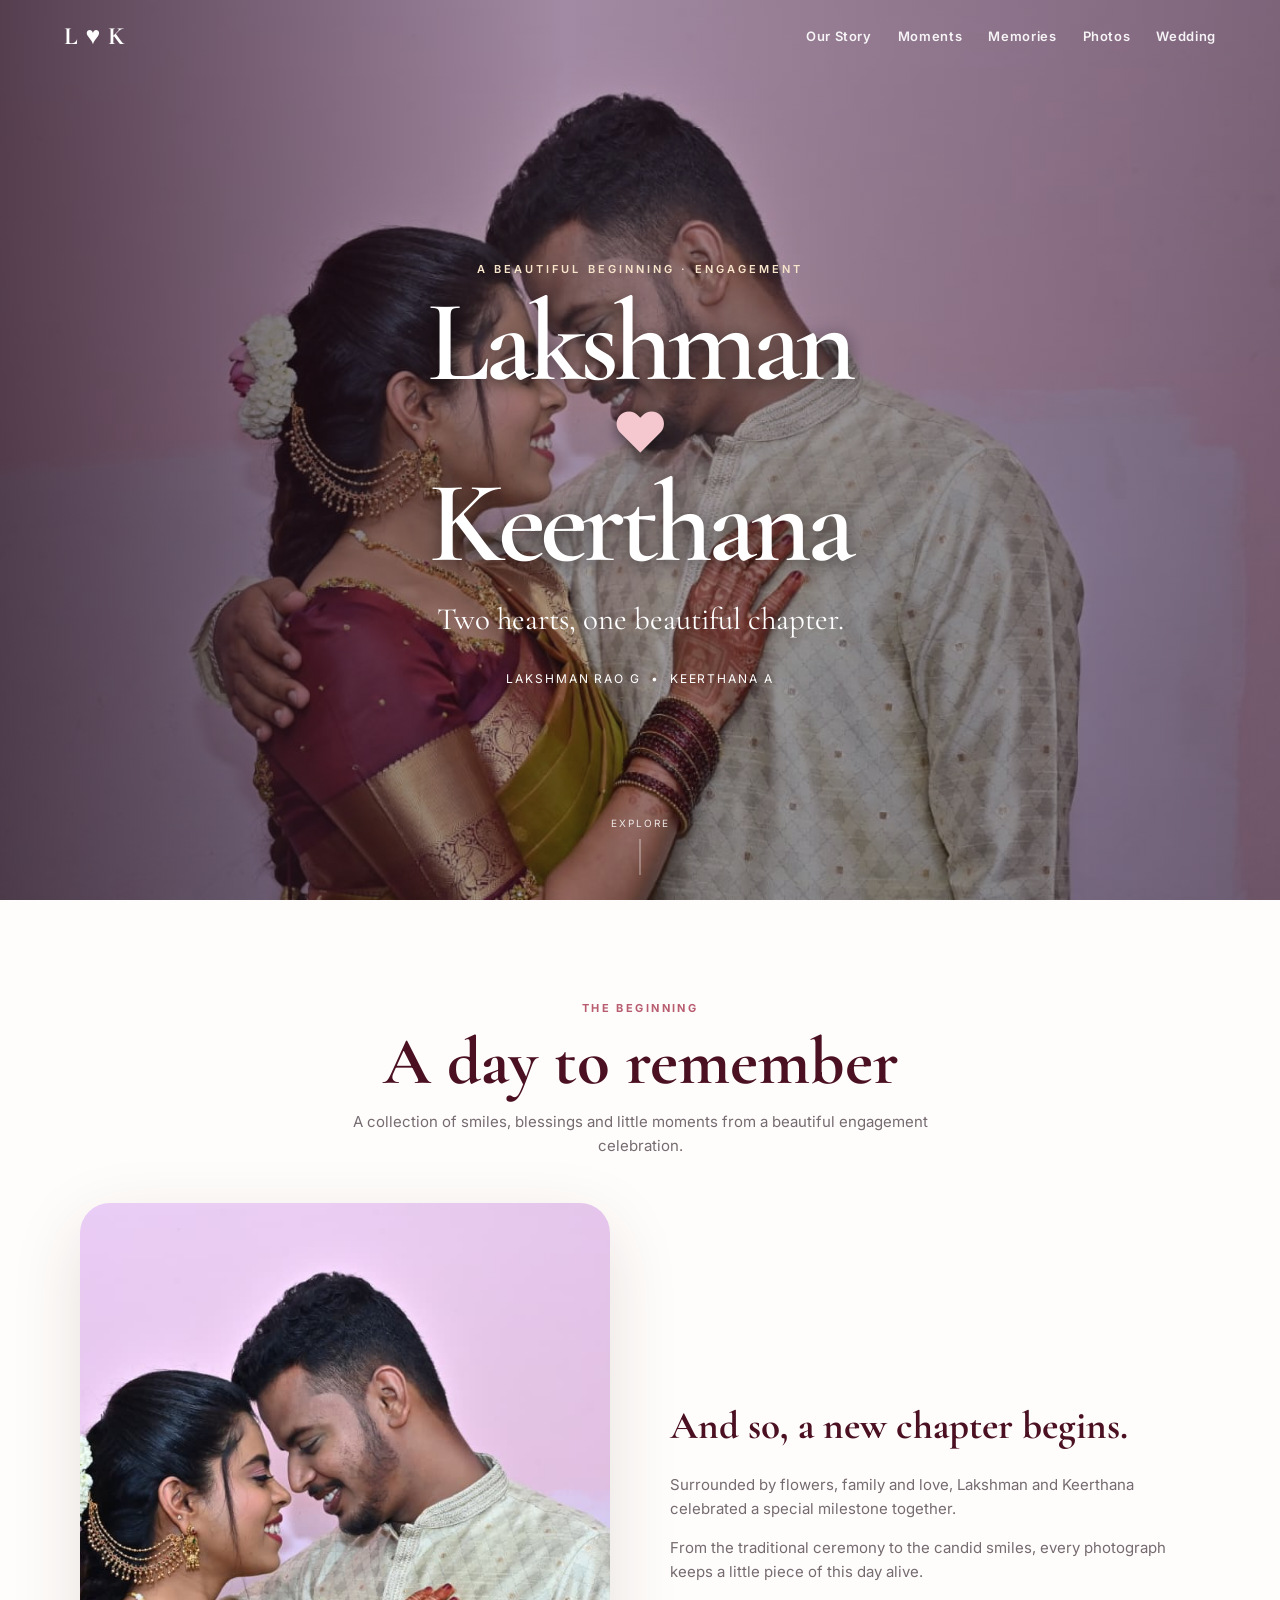
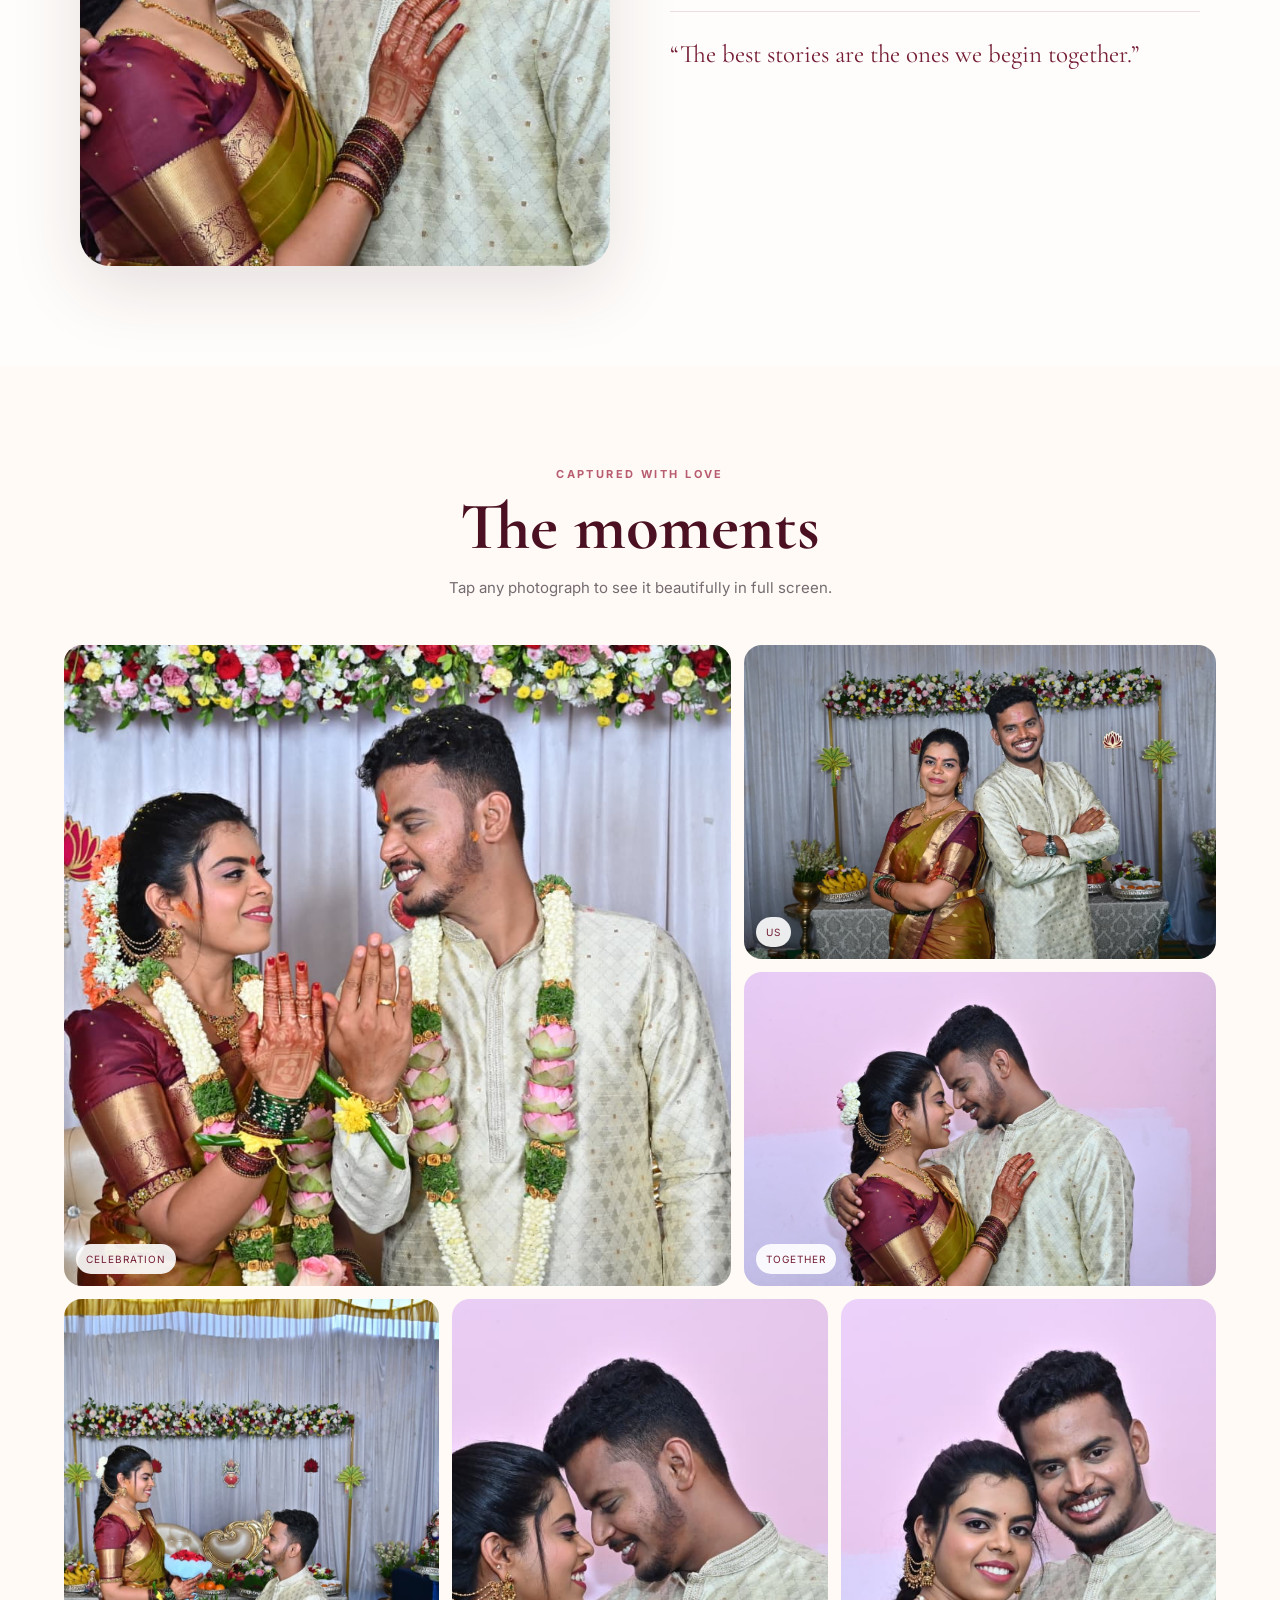
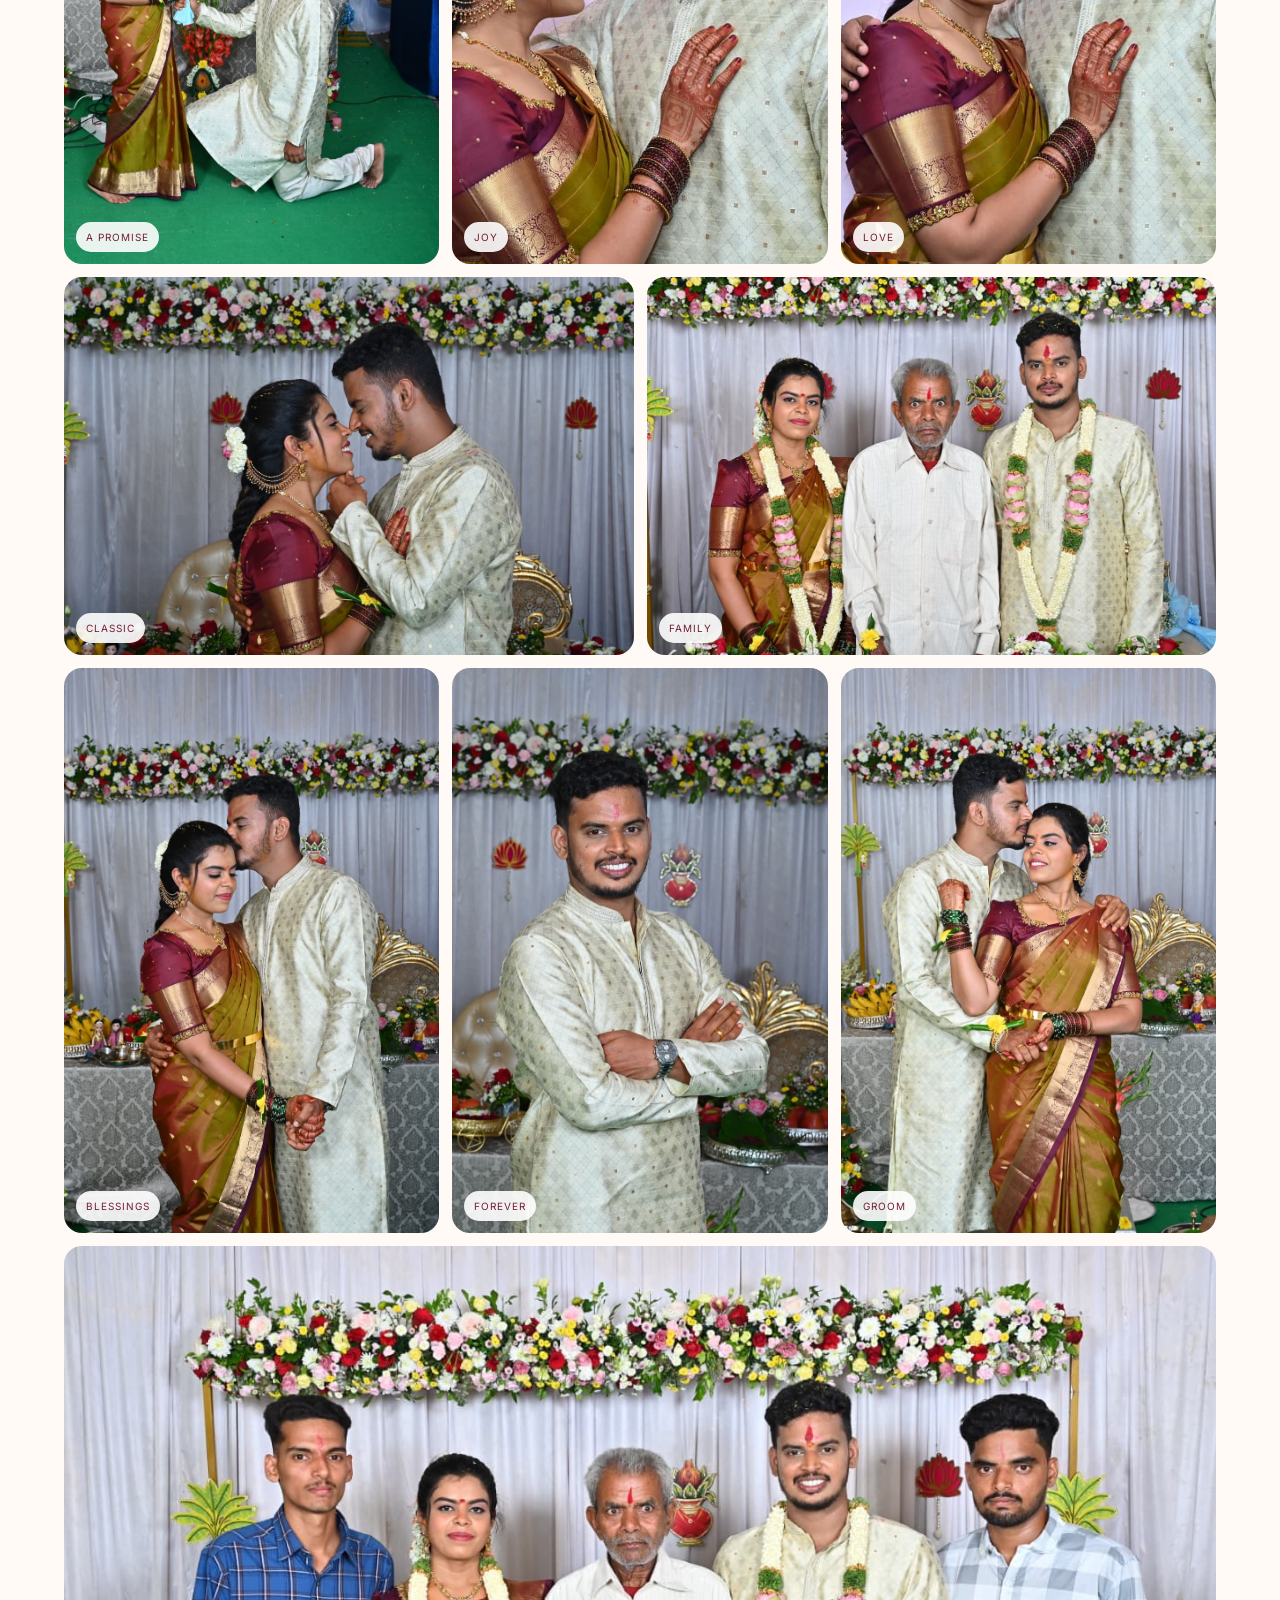
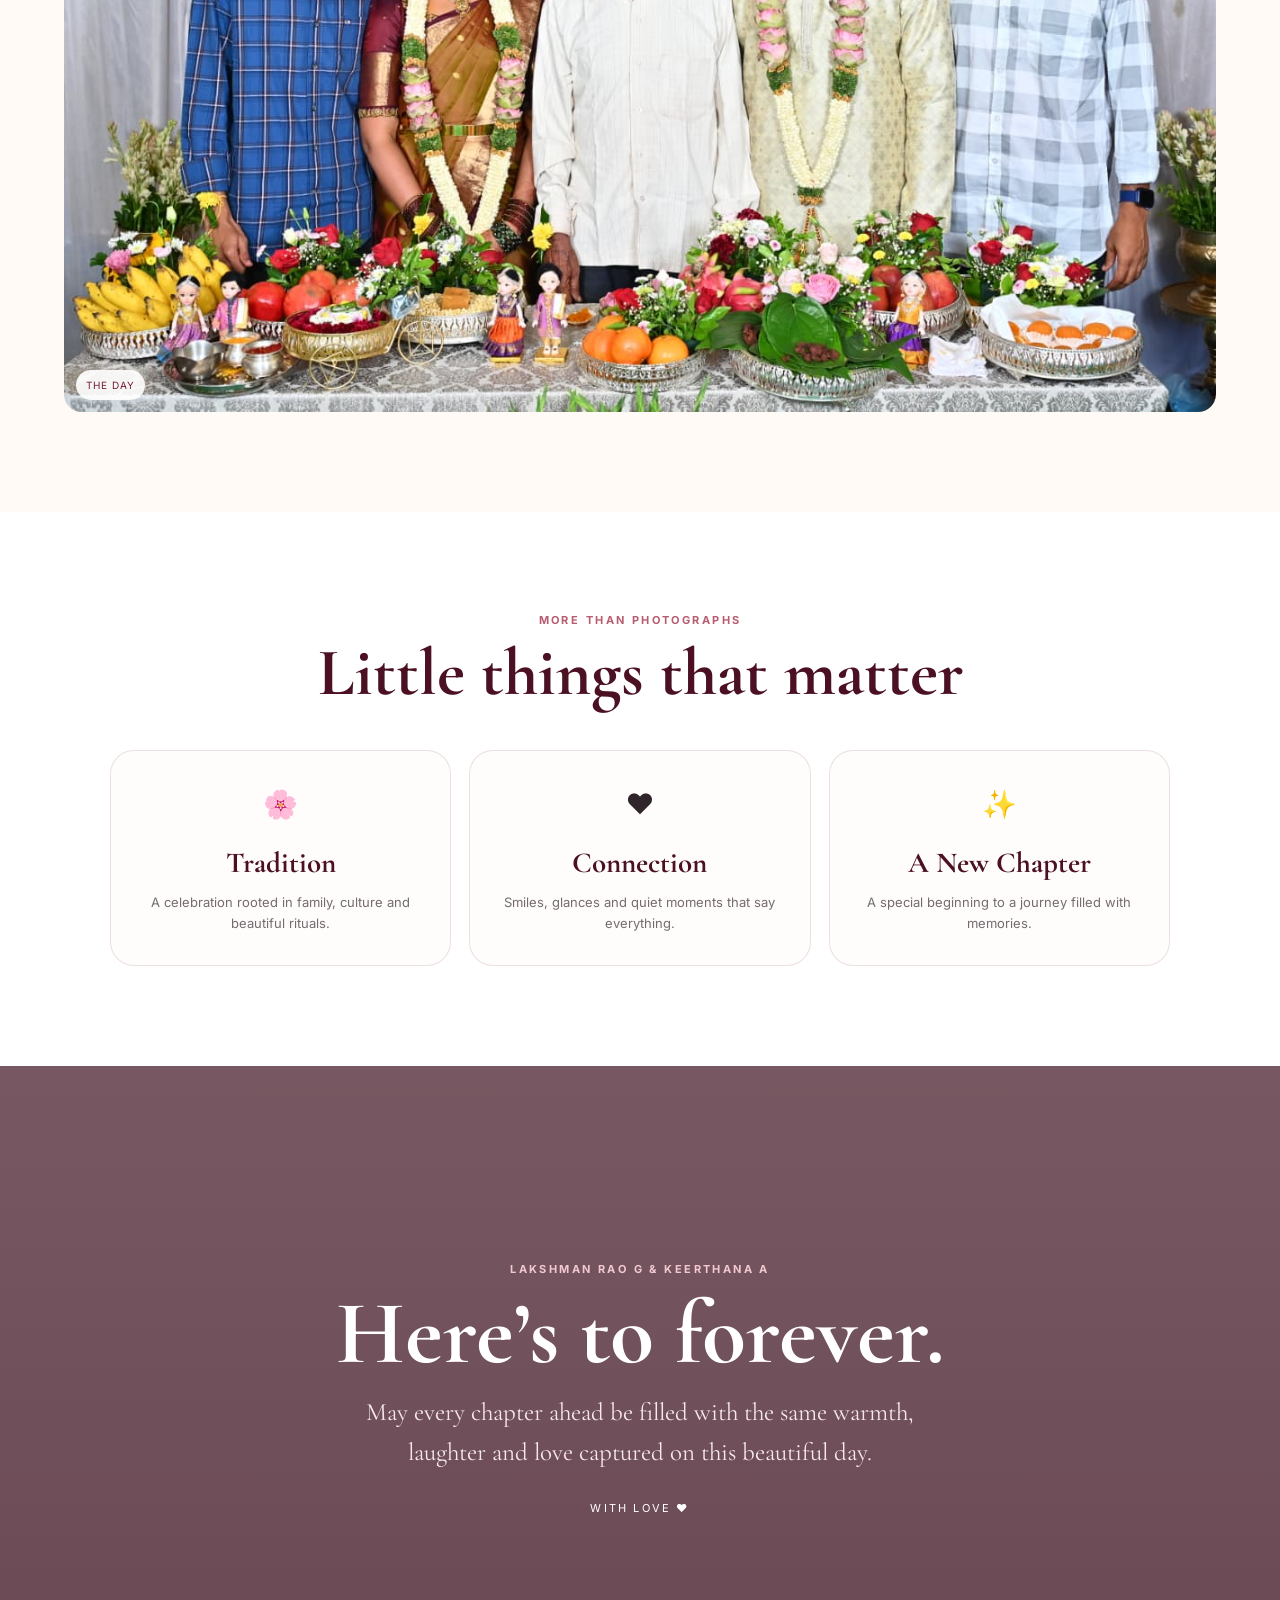
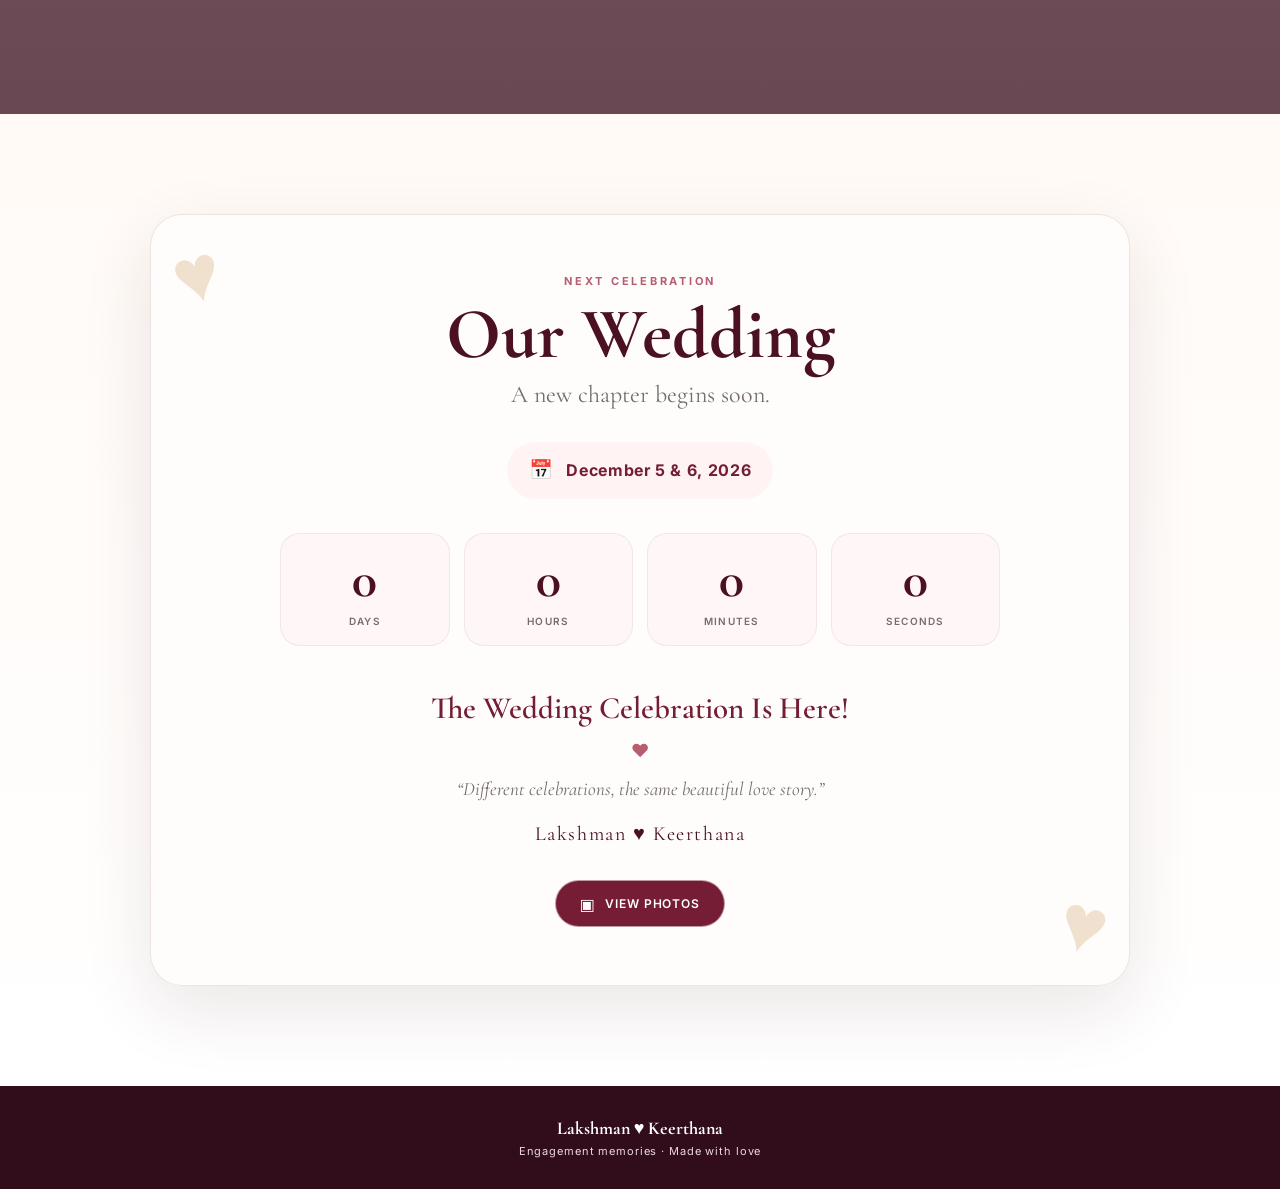
==== index.html @ 8e9a7972 "Update index.html" ====
<!DOCTYPE html>
<html lang="en">
<head>
  <meta charset="UTF-8">

  <meta name="google-site-verification" content="tX1IfTc9wf7J9Rm3IzpHAaJbe7q55c2knz26dJpWDQg" />

  <meta name="viewport" content="width=device-width, initial-scale=1.0, viewport-fit=cover">

  <meta name="theme-color" content="#7b1e35">

  <meta name="description" content="The engagement celebration of Lakshman Rao G and Keerthana A.">

  <title>Lakshman ♥ Keerthana | Engagement</title>

  <style>

    @import url('https://fonts.googleapis.com/css2?family=Cormorant+Garamond:wght@500;600;700&family=Inter:wght@400;500;600&display=swap');

    :root {
      --wine: #741d34;
      --wine-dark: #4b1123;
      --rose: #b85c70;
      --cream: #fffaf6;
      --paper: #fffdfb;
      --gold: #c79b58;
      --ink: #30252a;
      --muted: #756b70;
      --line: rgba(116,29,52,.13);
      --shadow: 0 22px 70px rgba(57,20,32,.13);
      --radius: 28px;
    }

    * {
      box-sizing: border-box;
    }

    html {
      scroll-behavior: smooth;
    }

    body {
      margin: 0;
      background: var(--cream);
      color: var(--ink);
      font-family: Inter, system-ui, sans-serif;
      line-height: 1.6;
      overflow-x: hidden;
    }

    img {
      display: block;
      max-width: 100%;
    }

    a {
      color: inherit;
      text-decoration: none;
    }

    button {
      font: inherit;
    }


    /* =========================
       NAVIGATION
    ========================== */

    .nav {
      position: fixed;
      top: 0;
      left: 0;
      right: 0;
      z-index: 20;

      display: flex;
      align-items: center;
      justify-content: space-between;

      padding: 16px clamp(18px,5vw,72px);

      transition: .35s ease;

      color: #fff;
    }

    .nav.scrolled {
      background: rgba(255,253,251,.92);
      backdrop-filter: blur(18px);
      color: var(--wine);
      box-shadow: 0 8px 30px rgba(0,0,0,.07);
    }

    .brand {
      font-family: "Cormorant Garamond", serif;
      font-size: 25px;
      font-weight: 700;
      letter-spacing: .03em;
    }

    .nav-links {
      display: flex;
      gap: 26px;
      font-size: 13px;
      font-weight: 600;
      letter-spacing: .05em;
    }

    .nav-links a {
      opacity: .92;
    }

    .nav-links a:hover {
      opacity: 1;
      color: var(--gold);
    }

    .menu {
      display: none;
      border: 0;
      background: transparent;
      color: inherit;
      font-size: 25px;
    }


    /* =========================
       HERO
    ========================== */

    .hero {
      min-height: 100svh;
      position: relative;

      display: grid;
      place-items: center;

      isolation: isolate;
      overflow: hidden;

      background: #32131e;
    }

    .hero img {
      position: absolute;
      inset: 0;

      width: 100%;
      height: 100%;

      object-fit: cover;
      object-position: center 37%;

      z-index: -2;

      filter: saturate(.92);
    }

    .hero:after {
      content: "";

      position: absolute;
      inset: 0;

      z-index: -1;

      background:
        linear-gradient(
          90deg,
          rgba(32,10,18,.73) 0%,
          rgba(32,10,18,.35) 44%,
          rgba(32,10,18,.50) 100%
        );
    }


    /* =========================
       CINEMATIC HERO ANIMATION
    ========================== */

    .hero::before {
      content: "";
      position: absolute;
      inset: -10%;
      z-index: -1;
      pointer-events: none;
      background:
        radial-gradient(circle at 50% 45%, rgba(255,225,220,.16), transparent 34%),
        radial-gradient(circle at 20% 80%, rgba(245,200,207,.10), transparent 28%);
      animation: heroGlow 7s ease-in-out infinite alternate;
    }

    .hero-particles {
      position: absolute;
      inset: 0;
      z-index: 0;
      pointer-events: none;
      overflow: hidden;
    }

    .hero-particles span {
      position: absolute;
      width: 4px;
      height: 4px;
      border-radius: 50%;
      background: rgba(255,235,225,.78);
      box-shadow: 0 0 12px rgba(255,220,210,.65);
      animation: floatParticle 6s linear infinite;
      opacity: 0;
    }

    .hero-particles span:nth-child(1){left:8%;top:72%;animation-delay:.2s}
    .hero-particles span:nth-child(2){left:16%;top:24%;animation-delay:1.1s}
    .hero-particles span:nth-child(3){left:27%;top:65%;animation-delay:2s}
    .hero-particles span:nth-child(4){left:38%;top:18%;animation-delay:.7s}
    .hero-particles span:nth-child(5){left:49%;top:76%;animation-delay:1.8s}
    .hero-particles span:nth-child(6){left:61%;top:28%;animation-delay:2.5s}
    .hero-particles span:nth-child(7){left:72%;top:70%;animation-delay:1.4s}
    .hero-particles span:nth-child(8){left:84%;top:22%;animation-delay:.9s}
    .hero-particles span:nth-child(9){left:92%;top:58%;animation-delay:2.2s}
    .hero-particles span:nth-child(10){left:55%;top:10%;animation-delay:3s}

    .hero-petals {
      position: absolute;
      inset: 0;
      z-index: 1;
      pointer-events: none;
      overflow: hidden;
    }

    .hero-petals span {
      position: absolute;
      top: -60px;
      width: 26px;
      height: 14px;
      border-radius: 80% 20% 80% 20%;
      background: rgba(190,72,94,.72);
      filter: blur(.15px);
      transform: rotate(25deg);
      animation: petalFall 9s linear infinite;
    }

    .hero-petals span:nth-child(1){left:4%;animation-delay:0s;animation-duration:8s}
    .hero-petals span:nth-child(2){left:19%;animation-delay:2s;animation-duration:10s;transform:scale(.8) rotate(70deg)}
    .hero-petals span:nth-child(3){left:35%;animation-delay:4s;animation-duration:9s;transform:scale(.7) rotate(15deg)}
    .hero-petals span:nth-child(4){left:52%;animation-delay:1s;animation-duration:11s;transform:scale(.9) rotate(110deg)}
    .hero-petals span:nth-child(5){left:69%;animation-delay:3s;animation-duration:9.5s;transform:scale(.75) rotate(45deg)}
    .hero-petals span:nth-child(6){left:86%;animation-delay:5s;animation-duration:10.5s;transform:scale(.85) rotate(85deg)}

    .hero-content {
      position: relative;
      z-index: 2;
      animation: heroContentIn 1.6s cubic-bezier(.22,1,.36,1) both;
    }

    .hero .eyebrow { animation: fadeUp .9s .35s both; }
    .hero .couple-names .name:first-child { animation: nameIn 1.15s .55s both; }
    .hero .middle-heart { animation: heartIn 1s 1s both; }
    .hero .couple-names .name:last-child { animation: nameIn 1.15s 1.25s both; }
    .hero .hero-sub { animation: fadeUp 1s 1.7s both; }
    .hero .hero-note { animation: fadeUp 1s 2s both; }

    @keyframes heroContentIn {
      from { opacity:0; transform:scale(1.025) translateY(18px); }
      to { opacity:1; transform:scale(1) translateY(0); }
    }
    @keyframes nameIn {
      from { opacity:0; transform:translateY(35px) scale(.96); filter:blur(8px); }
      to { opacity:1; transform:translateY(0) scale(1); filter:blur(0); }
    }
    @keyframes heartIn {
      0% { opacity:0; transform:scale(.4); }
      65% { opacity:1; transform:scale(1.18); }
      100% { opacity:1; transform:scale(1); }
    }
    @keyframes fadeUp {
      from { opacity:0; transform:translateY(18px); }
      to { opacity:1; transform:translateY(0); }
    }
    @keyframes heroGlow {
      from { transform:scale(1); opacity:.7; }
      to { transform:scale(1.08); opacity:1; }
    }
    @keyframes floatParticle {
      0% { opacity:0; transform:translate3d(0,20px,0) scale(.5); }
      20% { opacity:.9; }
      80% { opacity:.65; }
      100% { opacity:0; transform:translate3d(18px,-90px,0) scale(1.15); }
    }
    @keyframes petalFall {
      0% { opacity:0; transform:translate3d(0,-40px,0) rotate(20deg); }
      12% { opacity:.9; }
      80% { opacity:.72; }
      100% { opacity:0; transform:translate3d(90px,780px,0) rotate(330deg); }
    }

    @media (prefers-reduced-motion: reduce) {
      .hero-particles span, .hero-petals span, .hero::before, .hero-content,
      .hero .eyebrow, .hero .couple-names .name, .hero .middle-heart,
      .hero .hero-sub, .hero .hero-note { animation: none !important; }
    }

    .hero-content {
      width: min(940px,92%);

      text-align: center;

      color: #fff;

      padding: 110px 18px 60px;

      animation: rise 1s ease both;
    }

    .eyebrow {
      text-transform: uppercase;

      letter-spacing: .28em;

      font-size: 11px;

      font-weight: 600;

      margin-bottom: 18px;

      color: #f8e6cc;
    }


    /* =========================
       NEW NAME DESIGN
    ========================== */

    .couple-names {
      display: flex;

      flex-direction: column;

      align-items: center;

      justify-content: center;

      width: 100%;

      text-align: center;
    }

    .couple-names .name {
      margin: 0;

      font-family: "Cormorant Garamond", serif;

      font-weight: 600;

      font-size: clamp(58px, 10vw, 116px);

      line-height: .78;

      letter-spacing: -.045em;

      color: #fff;

      text-shadow:
        0 3px 18px rgba(0,0,0,.55);
    }

    .middle-heart {
      font-family: Inter, sans-serif;

      font-size: clamp(30px, 5vw, 55px);

      line-height: 1;

      color: #f5c8cf;

      margin: 18px 0;

      text-shadow:
        0 3px 15px rgba(0,0,0,.6);
    }


    .hero-sub {
      font-family: "Cormorant Garamond", serif;

      font-size: clamp(21px,3vw,31px);

      margin: 26px 0 0;
    }

    .hero-note {
      font-size: 12px;

      letter-spacing: .16em;

      text-transform: uppercase;

      margin-top: 25px;

      opacity: .9;
    }

    .scroll-cue {
      position: absolute;

      bottom: 25px;

      left: 50%;

      transform: translateX(-50%);

      font-size: 10px;

      letter-spacing: .2em;

      text-transform: uppercase;

      color: #fff;

      opacity: .85;
    }

    .scroll-cue span {
      display: block;

      width: 1px;

      height: 36px;

      background: rgba(255,255,255,.7);

      margin: 8px auto 0;
    }


    /* =========================
       SECTIONS
    ========================== */

    section {
      padding: 100px clamp(18px,5vw,72px);
    }

    .section-head {
      max-width: 720px;

      margin: 0 auto 45px;

      text-align: center;
    }

    .kicker {
      font-size: 11px;

      letter-spacing: .22em;

      text-transform: uppercase;

      color: var(--rose);

      font-weight: 700;
    }

    h2 {
      font-family: "Cormorant Garamond", serif;

      font-size: clamp(42px,6vw,67px);

      line-height: .95;

      margin: 12px 0 17px;

      color: var(--wine-dark);
    }

    .lead {
      color: var(--muted);

      max-width: 600px;

      margin: auto;

      font-size: 15px;
    }


    /* =========================
       STORY
    ========================== */

    .story {
      background: var(--paper);
    }

    .story-grid {
      max-width: 1120px;

      margin: auto;

      display: grid;

      grid-template-columns: 1fr 1fr;

      gap: 60px;

      align-items: center;
    }

    .story-photo {
      position: relative;
    }

    .story-photo img {
      width: 100%;

      aspect-ratio: 4/5;

      object-fit: cover;

      border-radius: 30px;

      box-shadow: var(--shadow);
    }

    .story-photo:after {
      content: "";

      position: absolute;

      right: -17px;

      bottom: -17px;

      width: 42%;

      height: 42%;

      border: 1px solid var(--gold);

      border-radius: 28px;

      z-index: -1;
    }

    .story-copy h3 {
      font-family: "Cormorant Garamond", serif;

      font-size: 39px;

      color: var(--wine-dark);

      margin: 0 0 15px;
    }

    .story-copy p {
      color: var(--muted);

      font-size: 15px;
    }

    .quote {
      margin-top: 27px;

      padding: 22px 0 0;

      border-top: 1px solid var(--line);

      font-family: "Cormorant Garamond", serif;

      font-size: 25px;

      color: var(--wine);
    }


    /* =========================
       GALLERY
    ========================== */

    .gallery {
      background: var(--cream);
    }

    .gallery-grid {
      max-width: 1180px;

      margin: auto;

      display: grid;

      grid-template-columns: repeat(12,1fr);

      gap: 13px;
    }

    .photo {
      position: relative;

      overflow: hidden;

      border-radius: 18px;

      cursor: pointer;

      background: #eee;

      min-height: 240px;
    }

    .photo:nth-child(1) {
      grid-column: span 7;
      grid-row: span 2;
    }

    .photo:nth-child(2) {
      grid-column: span 5;
    }

    .photo:nth-child(3) {
      grid-column: span 5;
    }

    .photo:nth-child(4) {
      grid-column: span 4;
    }

    .photo:nth-child(5) {
      grid-column: span 4;
    }

    .photo:nth-child(6) {
      grid-column: span 4;
    }

    .photo:nth-child(7) {
      grid-column: span 6;
    }

    .photo:nth-child(8) {
      grid-column: span 6;
    }

    .photo:nth-child(9) {
      grid-column: span 4;
    }

    .photo:nth-child(10) {
      grid-column: span 4;
    }

    .photo:nth-child(11) {
      grid-column: span 4;
    }

    .photo:nth-child(12) {
      grid-column: span 12;
    }

    .photo img {
      width: 100%;

      height: 100%;

      object-fit: cover;

      transition: transform .55s ease;
    }

    .photo:hover img {
      transform: scale(1.045);
    }

    .photo .tag {
      position: absolute;

      left: 12px;

      bottom: 12px;

      padding: 7px 10px;

      border-radius: 99px;

      background: rgba(255,255,255,.9);

      font-size: 10px;

      letter-spacing: .1em;

      text-transform: uppercase;

      color: var(--wine);
    }


    /* =========================
       MOMENTS
    ========================== */

    .moments {
      background: #fff;
    }

    .moments-grid {
      max-width: 1060px;

      margin: auto;

      display: grid;

      grid-template-columns: repeat(3,1fr);

      gap: 18px;
    }

    .card {
      padding: 31px 24px;

      border: 1px solid var(--line);

      border-radius: 24px;

      background: var(--paper);

      text-align: center;
    }

    .icon {
      font-size: 28px;

      margin-bottom: 13px;
    }

    .card h3 {
      font-family: "Cormorant Garamond", serif;

      color: var(--wine-dark);

      font-size: 29px;

      margin: 0 0 6px;
    }

    .card p {
      margin: 0;

      color: var(--muted);

      font-size: 13px;
    }


    /* =========================
       CLOSING
    ========================== */

    .closing {
      min-height: 72vh;

      display: grid;

      place-items: center;

      text-align: center;

      color: #fff;

      background:
        linear-gradient(
          rgba(55,12,28,.68),
          rgba(55,12,28,.75)
        ),
        url("images/forehead-kiss.jpeg") center/cover fixed;
    }

    .closing h2 {
      color: #fff;

      font-size: clamp(52px,8vw,90px);

      margin-bottom: 16px;
    }

    .closing p {
      max-width: 570px;

      margin: auto;

      color: #f6e8eb;

      font-family: "Cormorant Garamond", serif;

      font-size: 25px;
    }

    .closing .small {
      font-family: Inter,sans-serif;

      font-size: 11px;

      letter-spacing: .2em;

      text-transform: uppercase;

      margin-top: 28px;
    }


    /* =========================
       FOOTER
    ========================== */

    footer {
      background: #310d1b;

      color: #ead8de;

      text-align: center;

      padding: 28px 18px;

      font-size: 11px;

      letter-spacing: .08em;
    }

    footer strong {
      color: #fff;

      font-family: "Cormorant Garamond", serif;

      font-size: 18px;

      letter-spacing: 0;
    }


    /* =========================
       WEDDING COUNTDOWN
    ========================== */

    .wedding-section {
      position: relative;
      overflow: hidden;
      background: linear-gradient(180deg, #fffaf6 0%, #fff 100%);
      text-align: center;
    }

    .wedding-card {
      position: relative;
      max-width: 980px;
      margin: auto;
      padding: 58px clamp(22px, 5vw, 65px);
      border: 1px solid rgba(116,29,52,.12);
      border-radius: 32px;
      background: rgba(255,253,251,.96);
      box-shadow: 0 24px 70px rgba(57,20,32,.10);
    }

    .wedding-card:before,
    .wedding-card:after {
      content: "♥";
      position: absolute;
      color: rgba(199,155,88,.28);
      font-size: 80px;
      font-family: Georgia, serif;
      line-height: 1;
    }

    .wedding-card:before {
      left: 22px;
      top: 20px;
      transform: rotate(-15deg);
    }

    .wedding-card:after {
      right: 22px;
      bottom: 20px;
      transform: rotate(15deg);
    }

    .wedding-kicker {
      color: var(--rose);
      font-size: 11px;
      font-weight: 700;
      letter-spacing: .25em;
      text-transform: uppercase;
    }

    .wedding-card h2 {
      margin: 10px 0 7px;
      font-size: clamp(46px, 7vw, 72px);
    }

    .wedding-subtitle {
      margin: 0 auto 28px;
      color: var(--muted);
      font-family: "Cormorant Garamond", serif;
      font-size: 24px;
    }

    .wedding-date {
      display: inline-flex;
      align-items: center;
      gap: 13px;
      margin: 0 auto 34px;
      padding: 13px 22px;
      border-radius: 999px;
      background: #fff3f4;
      color: var(--wine);
      font-weight: 700;
      letter-spacing: .04em;
    }

    .wedding-date .calendar {
      font-size: 19px;
    }

    .countdown {
      display: grid;
      grid-template-columns: repeat(4, 1fr);
      gap: 14px;
      max-width: 720px;
      margin: auto;
    }

    .count-box {
      padding: 20px 10px 16px;
      border-radius: 20px;
      background: #fff7f7;
      border: 1px solid rgba(116,29,52,.08);
    }

    .count-number {
      display: block;
      color: var(--wine-dark);
      font-family: "Cormorant Garamond", serif;
      font-size: clamp(34px, 5vw, 52px);
      font-weight: 700;
      line-height: 1;
    }

    .count-label {
      display: block;
      margin-top: 7px;
      color: var(--muted);
      font-size: 10px;
      font-weight: 600;
      letter-spacing: .13em;
      text-transform: uppercase;
    }

    .save-date {
      margin-top: 38px;
      color: var(--wine);
      font-family: "Cormorant Garamond", serif;
      font-size: 31px;
      font-weight: 600;
    }

    .save-date-heart {
      margin-top: 4px;
      color: var(--rose);
      font-size: 18px;
    }

    .wedding-message {
      margin: 8px auto 0;
      color: var(--muted);
      font-family: "Cormorant Garamond", serif;
      font-size: 19px;
      font-style: italic;
    }

    .wedding-names {
      margin-top: 14px;
      color: var(--wine-dark);
      font-family: "Cormorant Garamond", serif;
      font-size: 20px;
      letter-spacing: .08em;
    }

    @media(max-width:760px) {
      .countdown {
        grid-template-columns: repeat(2, 1fr);
        gap: 10px;
      }

      .wedding-card {
        padding: 45px 16px;
        border-radius: 24px;
      }

      .wedding-card:before,
      .wedding-card:after {
        font-size: 52px;
      }

      .wedding-date {
        font-size: 13px;
        padding: 11px 16px;
      }

      .save-date {
        font-size: 28px;
      }
    }


    /* =========================
       LIGHTBOX
    ========================== */

    .lightbox {
      position: fixed;

      inset: 0;

      z-index: 50;

      background: rgba(12,7,10,.92);

      display: none;

      place-items: center;

      padding: 20px;
    }

    .lightbox.open {
      display: grid;
    }

    .lightbox img {
      max-width: min(1100px,96vw);

      max-height: 90vh;

      object-fit: contain;

      border-radius: 12px;
    }

    .close {
      position: absolute;

      top: 18px;

      right: 22px;

      border: 0;

      background: rgba(255,255,255,.12);

      color: #fff;

      border-radius: 50%;

      width: 44px;

      height: 44px;

      font-size: 27px;

      cursor: pointer;
    }

    .lb-prev,
    .lb-next {
      position: absolute;

      top: 50%;

      transform: translateY(-50%);

      border: 0;

      background: rgba(255,255,255,.12);

      color: #fff;

      border-radius: 50%;

      width: 45px;

      height: 45px;

      font-size: 25px;

      cursor: pointer;
    }

    .lb-prev {
      left: 20px;
    }

    .lb-next {
      right: 20px;
    }


    /* =========================
       VIEW PHOTOS BUTTON
    ========================== */

    .view-photos-btn {
      position: relative;
      z-index: 3;
      display: inline-flex;
      align-items: center;
      justify-content: center;
      gap: 9px;
      margin-top: 30px;
      padding: 13px 24px;
      border: 1px solid rgba(255,255,255,.55);
      border-radius: 999px;
      background: var(--wine);
      color: #fff;
      font-size: 12px;
      opacity: 1 !important;
      visibility: visible !important;
      font-weight: 600;
      letter-spacing: .08em;
      text-transform: uppercase;
      backdrop-filter: blur(10px);
      transition: .3s ease;
      cursor: pointer;
      text-decoration: none;
    }

    .view-photos-btn:hover {
      background: #fff;
      color: var(--wine);
      border-color: #fff;
      transform: translateY(-2px);
      box-shadow: 0 10px 28px rgba(0,0,0,.18);
    }

    .view-photos-btn span {
      font-size: 16px;
      line-height: 1;
    }

    /* =========================
       ANIMATION
    ========================== */

    .reveal {
      opacity: 0;

      transform: translateY(25px);

      transition:
        opacity .7s ease,
        transform .7s ease;
    }

    .reveal.visible {
      opacity: 1;

      transform: none;
    }

    @keyframes rise {

      from {
        opacity: 0;

        transform: translateY(18px);
      }

      to {
        opacity: 1;

        transform: none;
      }
    }


    /* =========================
       MOBILE
    ========================== */

    @media(max-width:760px) {

      .nav {
        padding: 13px 18px;
      }

      .brand {
        font-size: 22px;
      }

      .nav-links {
        display: none;
      }

      .menu {
        display: block;
      }

      .nav.open .nav-links {
        display: flex;

        position: absolute;

        top: 58px;

        left: 12px;

        right: 12px;

        flex-direction: column;

        gap: 0;

        background: rgba(255,253,251,.97);

        color: var(--wine);

        border-radius: 18px;

        padding: 8px;

        box-shadow:
          0 18px 45px rgba(0,0,0,.15);
      }

      .nav.open .nav-links a {
        padding: 13px 15px;

        border-radius: 12px;
      }


      .hero {
        min-height: 100svh;
      }

      .hero img {
        object-position: 54% center;
      }

      .hero:after {
        background:
          linear-gradient(
            180deg,
            rgba(30,7,16,.35),
            rgba(30,7,16,.72)
          );
      }

      .hero-content {
        padding: 95px 10px 60px;
      }


      /* =========================
         MOBILE NAME + HEART
      ========================== */

      .couple-names {
        width: 100%;

        align-items: center;

        justify-content: center;
      }

      .couple-names .name {
        font-size: clamp(54px,17vw,82px);

        line-height: .82;

        letter-spacing: -.04em;

        text-align: center;

        white-space: nowrap;
      }

      .middle-heart {
        font-size: clamp(28px,8vw,45px);

        margin: 15px 0;

        line-height: 1;
      }


      .hero-sub {
        font-size: 22px;

        margin-top: 22px;
      }

      .hero-note {
        font-size: 10px;

        letter-spacing: .12em;

        margin-top: 18px;
      }


      section {
        padding: 76px 18px;
      }

      .section-head {
        margin-bottom: 34px;
      }


      .story-grid {
        grid-template-columns: 1fr;

        gap: 45px;
      }

      .story-photo {
        max-width: 520px;

        margin: auto;
      }

      .story-photo:after {
        right: -9px;

        bottom: -9px;
      }

      .story-copy h3 {
        font-size: 34px;
      }


      .moments-grid {
        grid-template-columns: 1fr;
      }

      .card {
        padding: 24px 20px;
      }


      .gallery-grid {
        grid-template-columns: repeat(2,1fr);

        gap: 9px;
      }

      .photo {
        grid-column: span 1 !important;

        grid-row: span 1 !important;

        min-height: 190px;

        border-radius: 14px;
      }

      .photo:nth-child(1),
      .photo:nth-child(4),
      .photo:nth-child(7),
      .photo:nth-child(12) {
        grid-column: span 2 !important;
      }

      .photo:nth-child(1) {
        min-height: 310px;
      }

      .photo:nth-child(12) {
        min-height: 230px;
      }

      .photo .tag {
        font-size: 8px;

        padding: 5px 7px;
      }


      .closing {
        min-height: 70svh;

        background-attachment: scroll;
      }

      .closing p {
        font-size: 22px;
      }


      .lb-prev {
        left: 9px;
      }

      .lb-next {
        right: 9px;
      }
    }

  </style>
</head>


<body>

  <!-- =========================
       NAVIGATION
  ========================== -->

  <nav class="nav" id="nav">

    <a class="brand" href="#home">
      L ♥ K
    </a>

    <div class="nav-links">

      <a href="#story">
        Our Story
      </a>

      <a href="#gallery">
        Moments
      </a>

      <a href="#memories">
        Memories
      </a>

      <a href="photos.html">
        Photos
      </a>

      <a href="#wedding">
        Wedding
      </a>

    </div>

    <button
      class="menu"
      id="menu"
      aria-label="Open menu"
    >
      ☰
    </button>

  </nav>


  <main>

    <!-- =========================
         HERO
    ========================== -->

    <section
      class="hero"
      id="home"
    >

      <img
        src="images/smiling-together.jpeg"
        alt="Lakshman and Keerthana together"
      >


      <div class="hero-particles" aria-hidden="true">
        <span></span><span></span><span></span><span></span><span></span>
        <span></span><span></span><span></span><span></span><span></span>
      </div>

      <div class="hero-petals" aria-hidden="true">
        <span></span><span></span><span></span><span></span><span></span><span></span>
      </div>

      <div class="hero-content">

        <div class="eyebrow">
          A beautiful beginning · Engagement
        </div>


        <!-- NAMES WITH HEART IN MIDDLE -->

        <div class="couple-names">

          <div class="name">
            Lakshman
          </div>

          <div class="middle-heart">
            ♥
          </div>

          <div class="name">
            Keerthana
          </div>

        </div>


        <div class="hero-sub">
          Two hearts, one beautiful chapter.
        </div>


        <div class="hero-note">
          Lakshman Rao G
          &nbsp;•&nbsp;
          Keerthana A
        </div>

      </div>


      <div class="scroll-cue">
        Explore

        <span></span>
      </div>

    </section>


    <!-- =========================
         STORY
    ========================== -->

    <section
      class="story"
      id="story"
    >

      <div class="section-head reveal">

        <div class="kicker">
          The beginning
        </div>

        <h2>
          A day to remember
        </h2>

        <p class="lead">
          A collection of smiles, blessings and little moments from a beautiful engagement celebration.
        </p>

      </div>


      <div class="story-grid">

        <div class="story-photo reveal">

          <img
            src="images/close-embrace.jpeg"
            alt="Keerthana and Lakshman sharing a joyful moment"
            loading="lazy"
          >

        </div>


        <div class="story-copy reveal">

          <h3>
            And so, a new chapter begins.
          </h3>

          <p>
            Surrounded by flowers, family and love, Lakshman and Keerthana celebrated a special milestone together.
          </p>

          <p>
            From the traditional ceremony to the candid smiles, every photograph keeps a little piece of this day alive.
          </p>

          <div class="quote">
            “The best stories are the ones we begin together.”
          </div>

        </div>

      </div>

    </section>


    <!-- =========================
         GALLERY
    ========================== -->

    <section
      class="gallery"
      id="gallery"
    >

      <div class="section-head reveal">

        <div class="kicker">
          Captured with love
        </div>

        <h2>
          The moments
        </h2>

        <p class="lead">
          Tap any photograph to see it beautifully in full screen.
        </p>

      </div>


      <div class="gallery-grid">

        <div class="photo reveal">
          <img
            src="images/garland-moment.jpeg"
            alt="Family portrait"
            loading="lazy"
          >
          <span class="tag">
            Celebration
          </span>
        </div>


        <div class="photo reveal">
          <img
            src="images/together-traditional.jpeg"
            alt="Engagement garland moment"
            loading="lazy"
          >
          <span class="tag">
            Us
          </span>
        </div>


        <div class="photo reveal">
          <img
            src="images/close-embrace.jpeg"
            alt="Couple embrace"
            loading="lazy"
          >
          <span class="tag">
            Together
          </span>
        </div>


        <div class="photo reveal">
          <img
            src="images/proposal-moment.jpeg"
            alt="Proposal style moment"
            loading="lazy"
          >
          <span class="tag">
            A promise
          </span>
        </div>


        <div class="photo reveal">
          <img
            src="images/smiling-together.jpeg"
            alt="Couple smiling together"
            loading="lazy"
          >
          <span class="tag">
            Joy
          </span>
        </div>


        <div class="photo reveal">
          <img
            src="images/forehead-kiss.jpeg"
            alt="Forehead kiss"
            loading="lazy"
          >
          <span class="tag">
            Love
          </span>
        </div>


        <div class="photo reveal">
          <img
            src="images/classic-portrait.jpeg"
            alt="Traditional portrait"
            loading="lazy"
          >
          <span class="tag">
            Classic
          </span>
        </div>


        <div class="photo reveal">
          <img
            src="images/family-portrait.jpeg"
            alt="Traditional couple portrait"
            loading="lazy"
          >
          <span class="tag">
            Family
          </span>
        </div>


        <div class="photo reveal">
          <img
            src="images/family-celebration.jpeg"
            alt="Family celebration"
            loading="lazy"
          >
          <span class="tag">
            Blessings
          </span>
        </div>


        <div class="photo reveal">
          <img
            src="images/couple-portrait.jpeg"
            alt="Couple portrait"
            loading="lazy"
          >
          <span class="tag">
            Forever
          </span>
        </div>


        <div class="photo reveal">
          <img
            src="images/groom-portrait.jpeg"
            alt="Portrait of Lakshman"
            loading="lazy"
          >
          <span class="tag">
            Groom
          </span>
        </div>


        <div class="photo reveal">
          <img
            src="images/engagement-stage.jpeg"
            alt="Engagement stage"
            loading="lazy"
          >
          <span class="tag">
            The day
          </span>
        </div>

      </div>

    </section>


    <!-- =========================
         MEMORIES
    ========================== -->

    <section
      class="moments"
      id="memories"
    >

      <div class="section-head reveal">

        <div class="kicker">
          More than photographs
        </div>

        <h2>
          Little things that matter
        </h2>

      </div>


      <div class="moments-grid">

        <div class="card reveal">

          <div class="icon">
            🌸
          </div>

          <h3>
            Tradition
          </h3>

          <p>
            A celebration rooted in family, culture and beautiful rituals.
          </p>

        </div>


        <div class="card reveal">

          <div class="icon">
            ♥
          </div>

          <h3>
            Connection
          </h3>

          <p>
            Smiles, glances and quiet moments that say everything.
          </p>

        </div>


        <div class="card reveal">

          <div class="icon">
            ✨
          </div>

          <h3>
            A New Chapter
          </h3>

          <p>
            A special beginning to a journey filled with memories.
          </p>

        </div>

      </div>

    </section>


    <!-- =========================
         CLOSING
    ========================== -->

    <section class="closing">

      <div class="reveal">

        <div
          class="kicker"
          style="color:#f3c9d1"
        >
          Lakshman Rao G & Keerthana A
        </div>

        <h2>
          Here’s to forever.
        </h2>

        <p>
          May every chapter ahead be filled with the same warmth, laughter and love captured on this beautiful day.
        </p>

        <div class="small">
          With love ♥
        </div>

      </div>

    </section>

    <!-- =========================
         WEDDING COUNTDOWN
    ========================== -->

    <section class="wedding-section" id="wedding">

      <div class="wedding-card reveal">

        <div class="wedding-kicker">
          Next celebration
        </div>

        <h2>
          Our Wedding
        </h2>

        <p class="wedding-subtitle">
          A new chapter begins soon.
        </p>

        <div class="wedding-date">
          <span class="calendar">📅</span>
          <span>December 5 &amp; 6, 2026</span>
        </div>

        <div class="countdown" aria-label="Countdown to the wedding">
          <div class="count-box">
            <span class="count-number" id="days">0</span>
            <span class="count-label">Days</span>
          </div>
          <div class="count-box">
            <span class="count-number" id="hours">0</span>
            <span class="count-label">Hours</span>
          </div>
          <div class="count-box">
            <span class="count-number" id="minutes">0</span>
            <span class="count-label">Minutes</span>
          </div>
          <div class="count-box">
            <span class="count-number" id="seconds">0</span>
            <span class="count-label">Seconds</span>
          </div>
        </div>

        <div class="save-date">
          Save the Date
        </div>
        <div class="save-date-heart">♥</div>
        <p class="wedding-message">
          “Different celebrations, the same beautiful love story.”
        </p>
        <div class="wedding-names">
          Lakshman ♥ Keerthana
        </div>

        <a class="view-photos-btn" href="photos.html" aria-label="View all engagement photos">
          <span>▣</span>
          View Photos
        </a>

      </div>

    </section>


  </main>


  <!-- =========================
       FOOTER
  ========================== -->

  <footer>

    <strong>
      Lakshman ♥ Keerthana
    </strong>

    <br>

    <span>
      Engagement memories · Made with love
    </span>

  </footer>


  <!-- =========================
       LIGHTBOX
  ========================== -->

  <div
    class="lightbox"
    id="lightbox"
    aria-hidden="true"
  >

    <button
      class="close"
      id="close"
      aria-label="Close"
    >
      ×
    </button>

    <button
      class="lb-prev"
      id="prev"
      aria-label="Previous"
    >
      ‹
    </button>

    <img
      id="lbImage"
      src=""
      alt=""
    >

    <button
      class="lb-next"
      id="next"
      aria-label="Next"
    >
      ›
    </button>

  </div>


  <!-- =========================
       JAVASCRIPT
  ========================== -->

  <script>

    const nav =
      document.getElementById('nav');

    const menu =
      document.getElementById('menu');

    const links =
      document.querySelectorAll('.nav-links a');


    window.addEventListener(
      'scroll',
      () =>
        nav.classList.toggle(
          'scrolled',
          scrollY > 35
        )
    );


    menu.addEventListener(
      'click',
      () =>
        nav.classList.toggle('open')
    );


    links.forEach(
      a =>
        a.addEventListener(
          'click',
          () =>
            nav.classList.remove('open')
        )
    );


    const photos =
      [
        ...document.querySelectorAll('.photo img')
      ];


    const lightbox =
      document.getElementById('lightbox');


    const lbImage =
      document.getElementById('lbImage');


    let current = 0;


    function show(i) {

      current =
        (i + photos.length) %
        photos.length;


      lbImage.src =
        photos[current].src;


      lbImage.alt =
        photos[current].alt;


      lightbox.classList.add('open');


      lightbox.setAttribute(
        'aria-hidden',
        'false'
      );


      document.body.style.overflow =
        'hidden';

    }


    function closeBox() {

      lightbox.classList.remove(
        'open'
      );


      lightbox.setAttribute(
        'aria-hidden',
        'true'
      );


      document.body.style.overflow =
        '';

    }


    photos.forEach(
      (img, i) =>
        img.parentElement.addEventListener(
          'click',
          () => show(i)
        )
    );


    document.getElementById(
      'close'
    ).onclick =
      closeBox;


    document.getElementById(
      'prev'
    ).onclick =
      () => show(current - 1);


    document.getElementById(
      'next'
    ).onclick =
      () => show(current + 1);


    lightbox.addEventListener(
      'click',
      e => {

        if (
          e.target === lightbox
        ) {
          closeBox();
        }

      }
    );


    document.addEventListener(
      'keydown',
      e => {

        if (
          !lightbox.classList.contains(
            'open'
          )
        ) {
          return;
        }


        if (
          e.key === 'Escape'
        ) {
          closeBox();
        }


        if (
          e.key === 'ArrowLeft'
        ) {
          show(current - 1);
        }


        if (
          e.key === 'ArrowRight'
        ) {
          show(current + 1);
        }

      }
    );


    /* =========================
       WEDDING COUNTDOWN
    ========================== */

    const weddingDate = new Date('2026-12-05T00:00:00+05:30').getTime();

    function updateCountdown() {
      const now = Date.now();
      const distance = weddingDate - now;

      if (distance <= 0) {
        document.getElementById('days').textContent = '0';
        document.getElementById('hours').textContent = '0';
        document.getElementById('minutes').textContent = '0';
        document.getElementById('seconds').textContent = '0';
        document.querySelector('.save-date').textContent = 'The Wedding Celebration Is Here!';
        return;
      }

      const days = Math.floor(distance / (1000 * 60 * 60 * 24));
      const hours = Math.floor((distance / (1000 * 60 * 60)) % 24);
      const minutes = Math.floor((distance / (1000 * 60)) % 60);
      const seconds = Math.floor((distance / 1000) % 60);

      document.getElementById('days').textContent = days;
      document.getElementById('hours').textContent = String(hours).padStart(2, '0');
      document.getElementById('minutes').textContent = String(minutes).padStart(2, '0');
      document.getElementById('seconds').textContent = String(seconds).padStart(2, '0');
    }

    updateCountdown();
    setInterval(updateCountdown, 1000);


    const observer =
      new IntersectionObserver(
        entries => {

          entries.forEach(
            entry => {

              if (
                entry.isIntersecting
              ) {

                entry.target.classList.add(
                  'visible'
                );

              }

            }
          );

        },
        {
          threshold: .12
        }
      );


    document
      .querySelectorAll('.reveal')
      .forEach(
        el =>
          observer.observe(el)
      );

  </script>

</body>
</html>
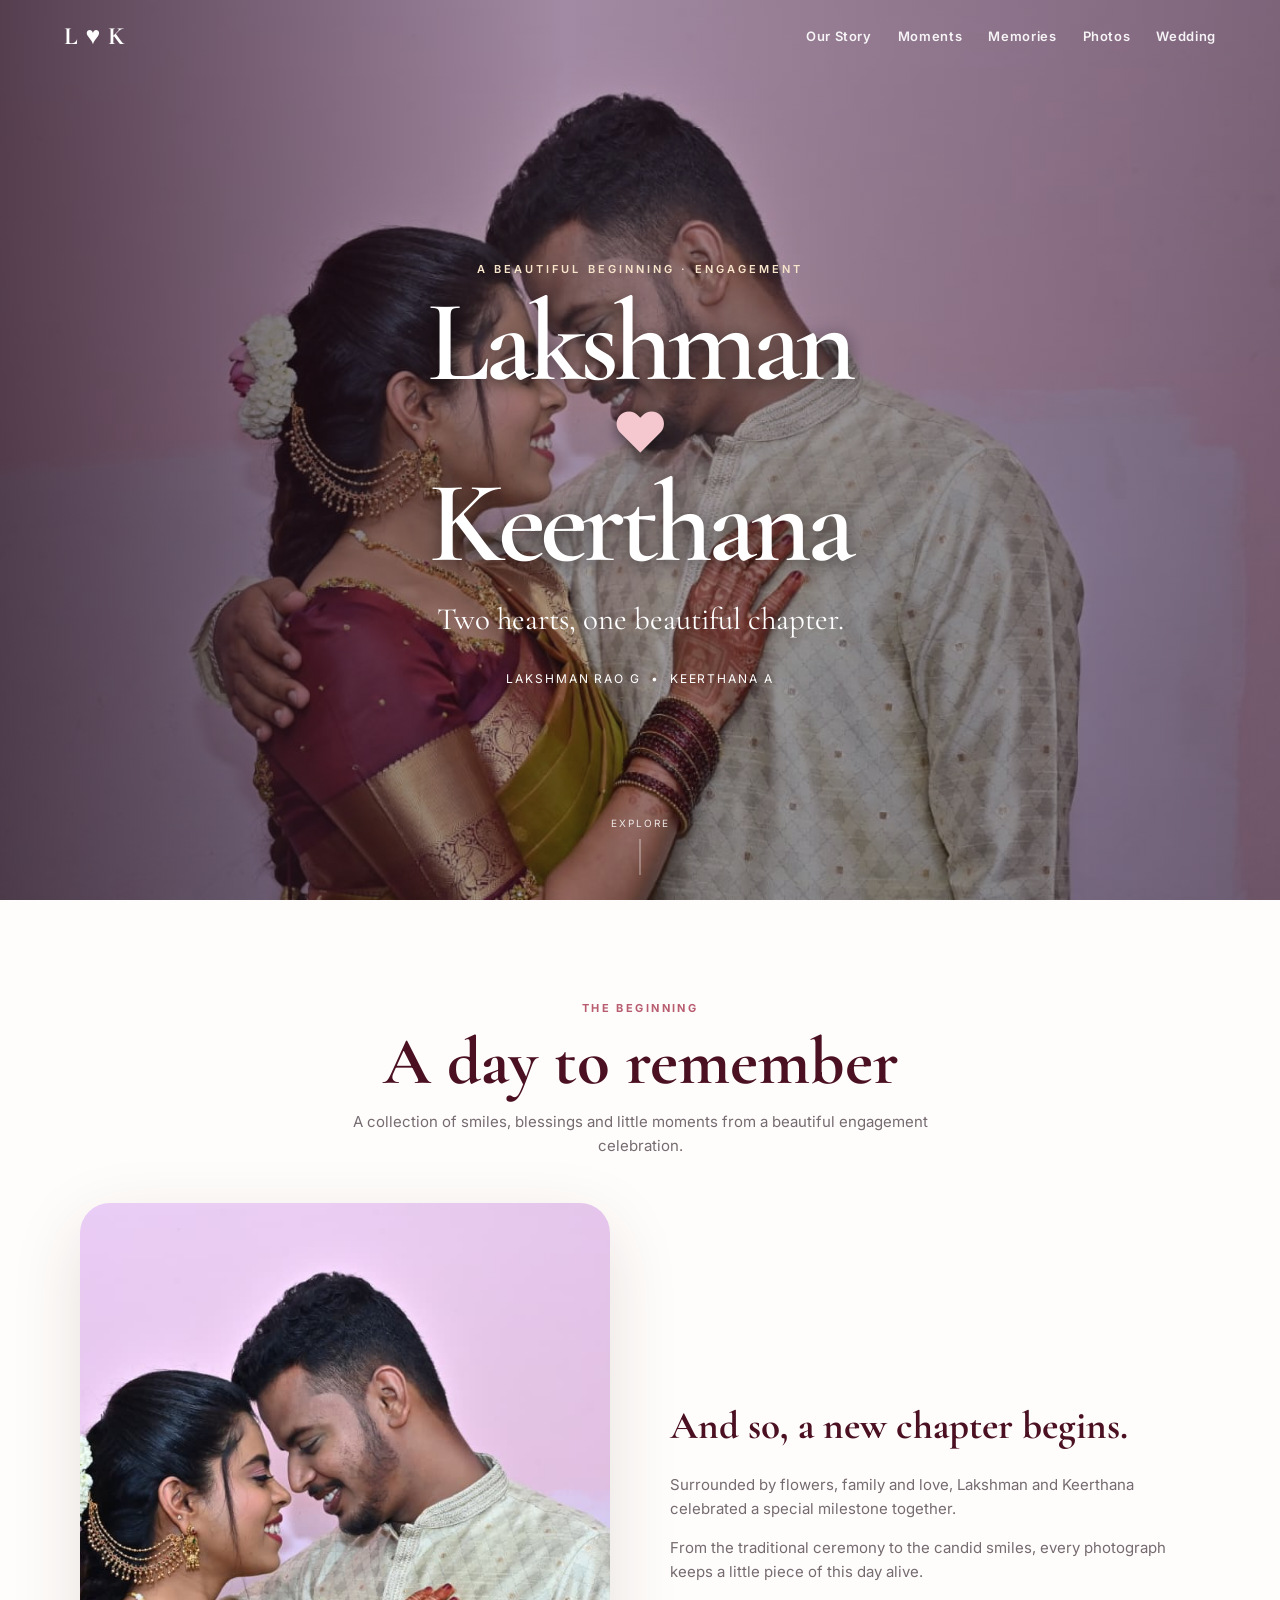
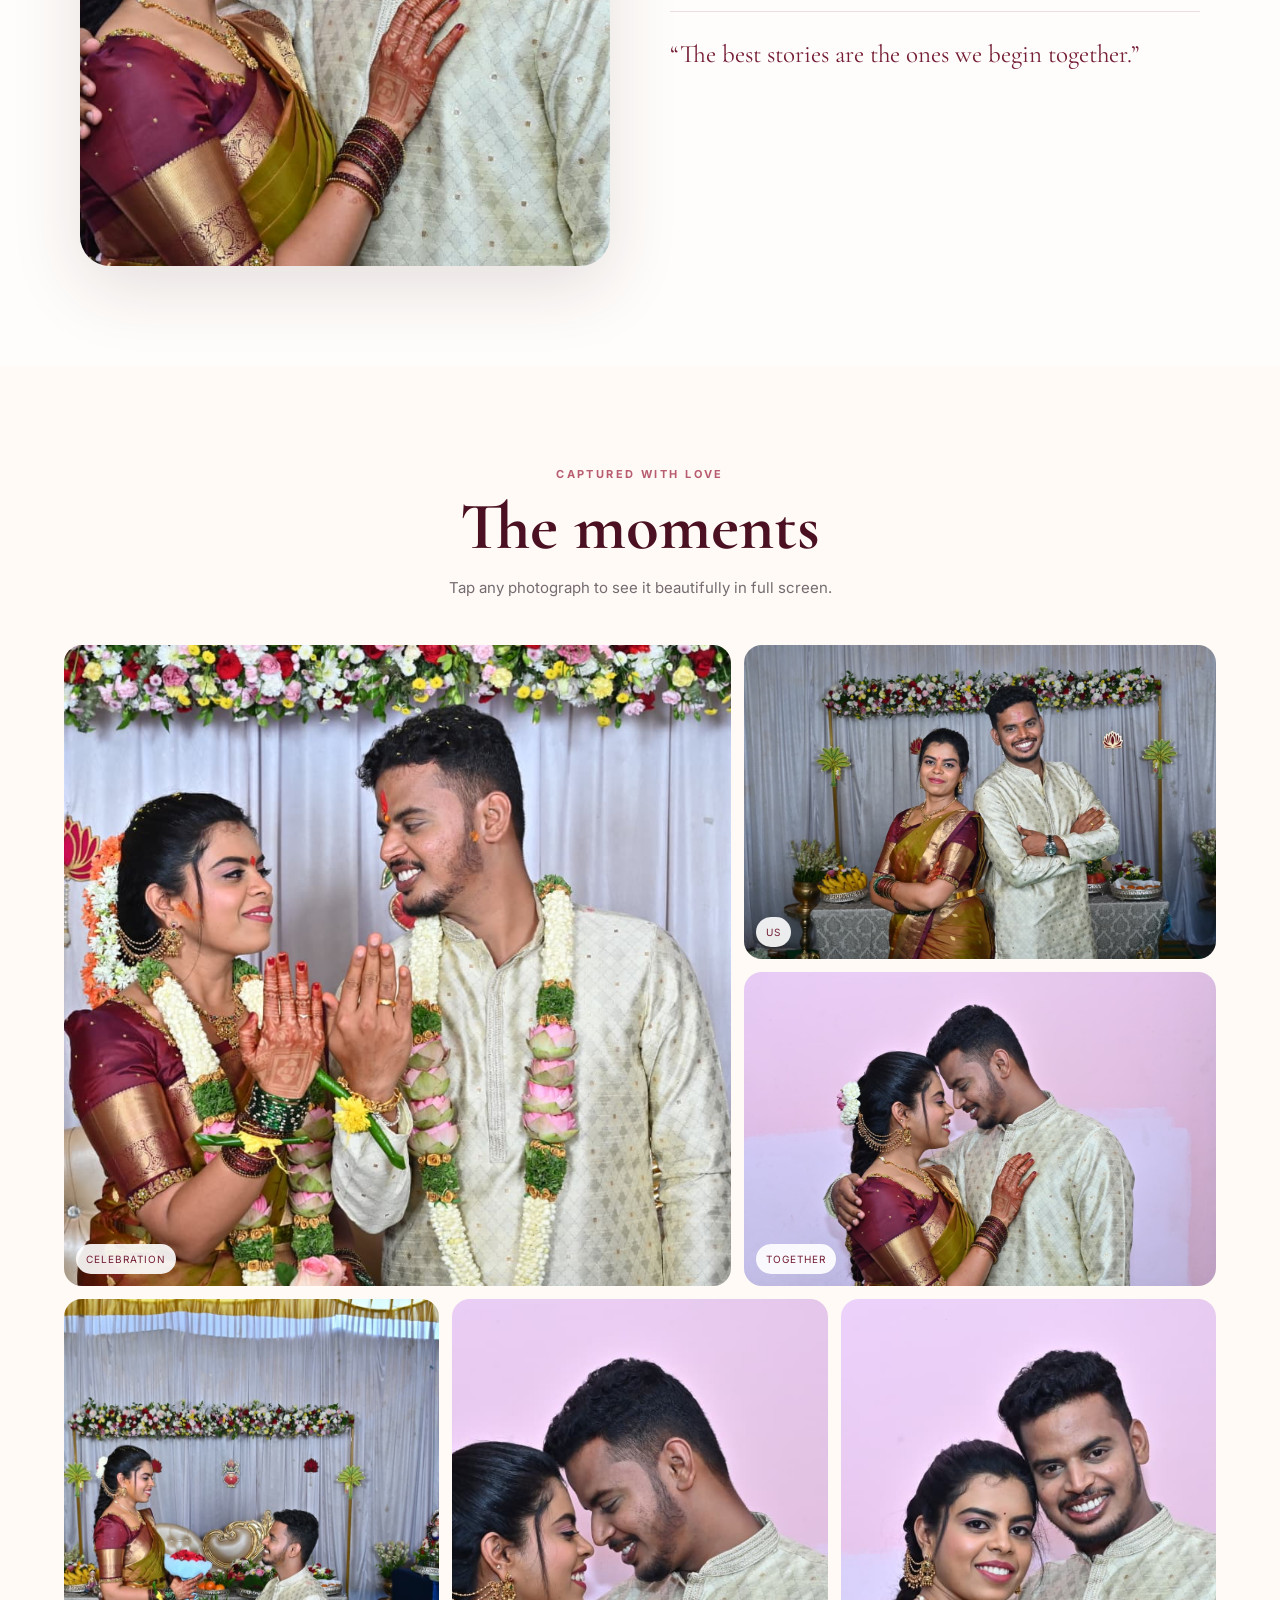
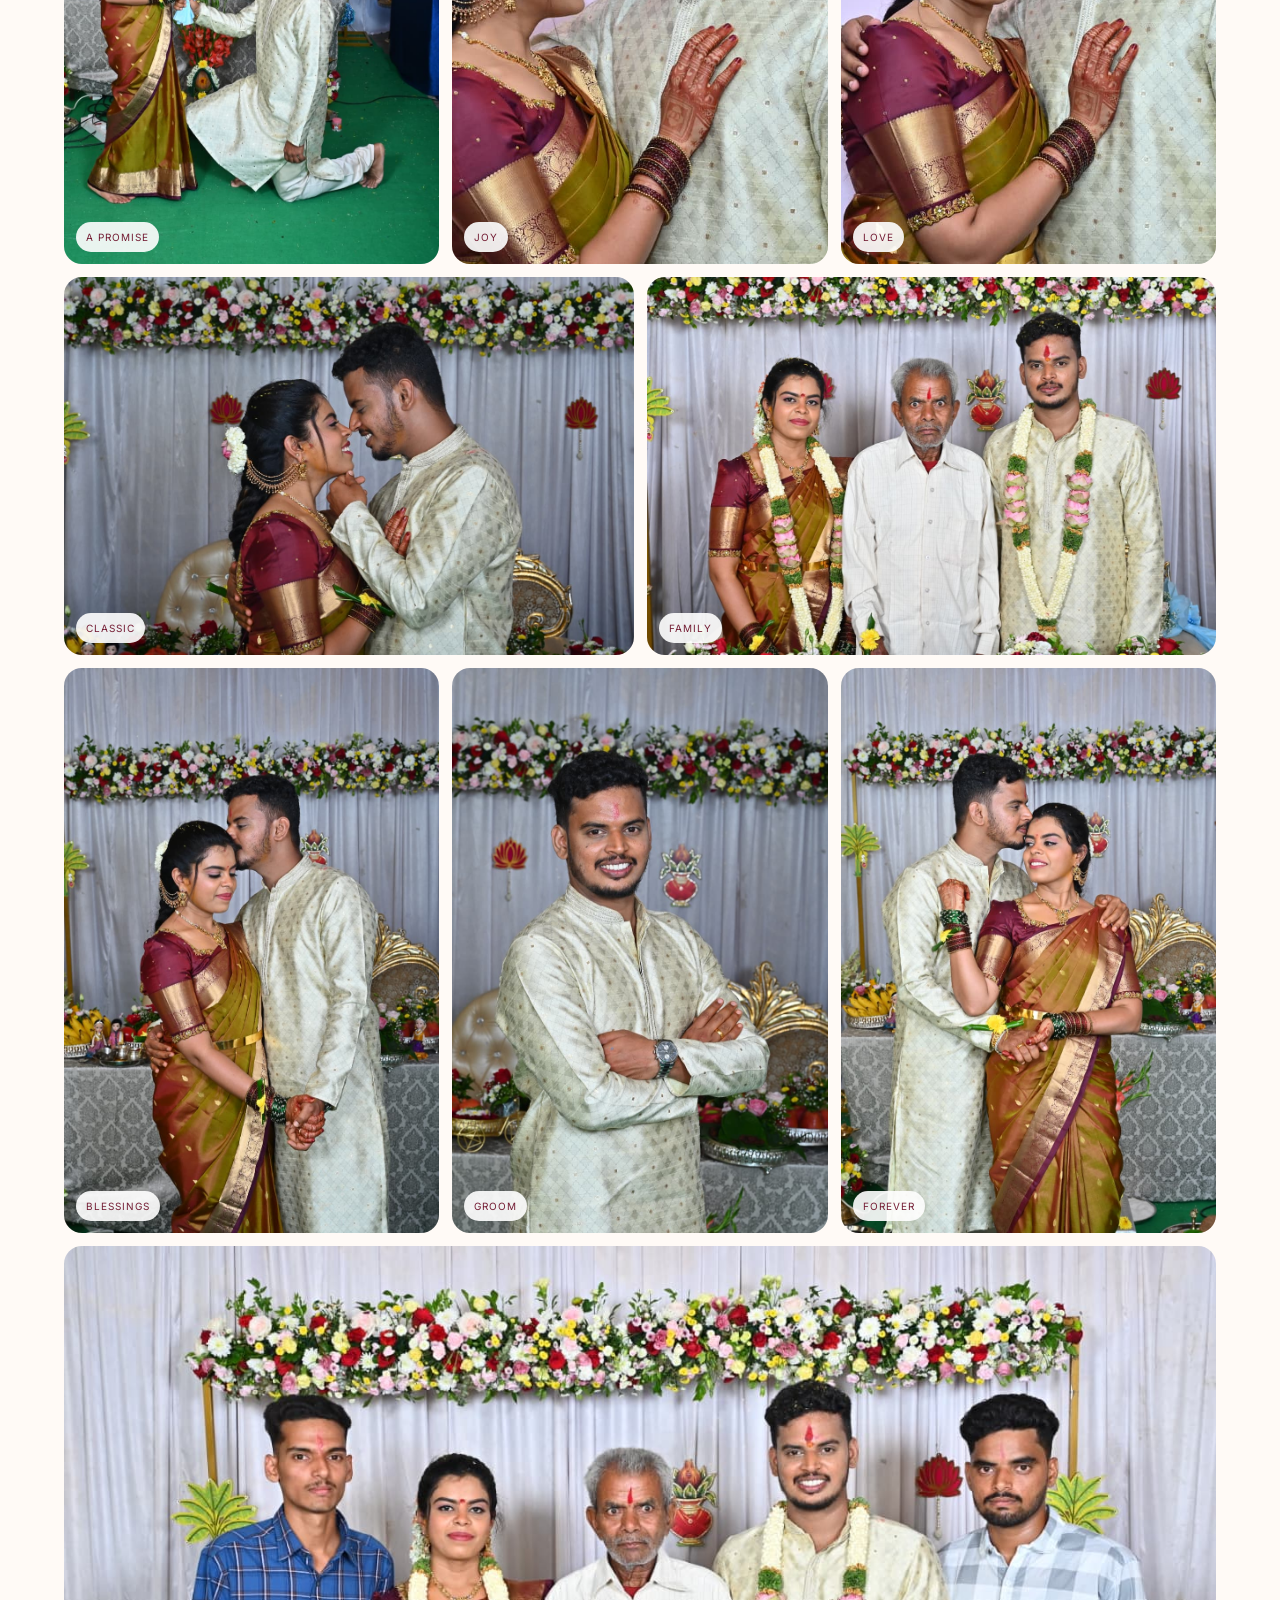
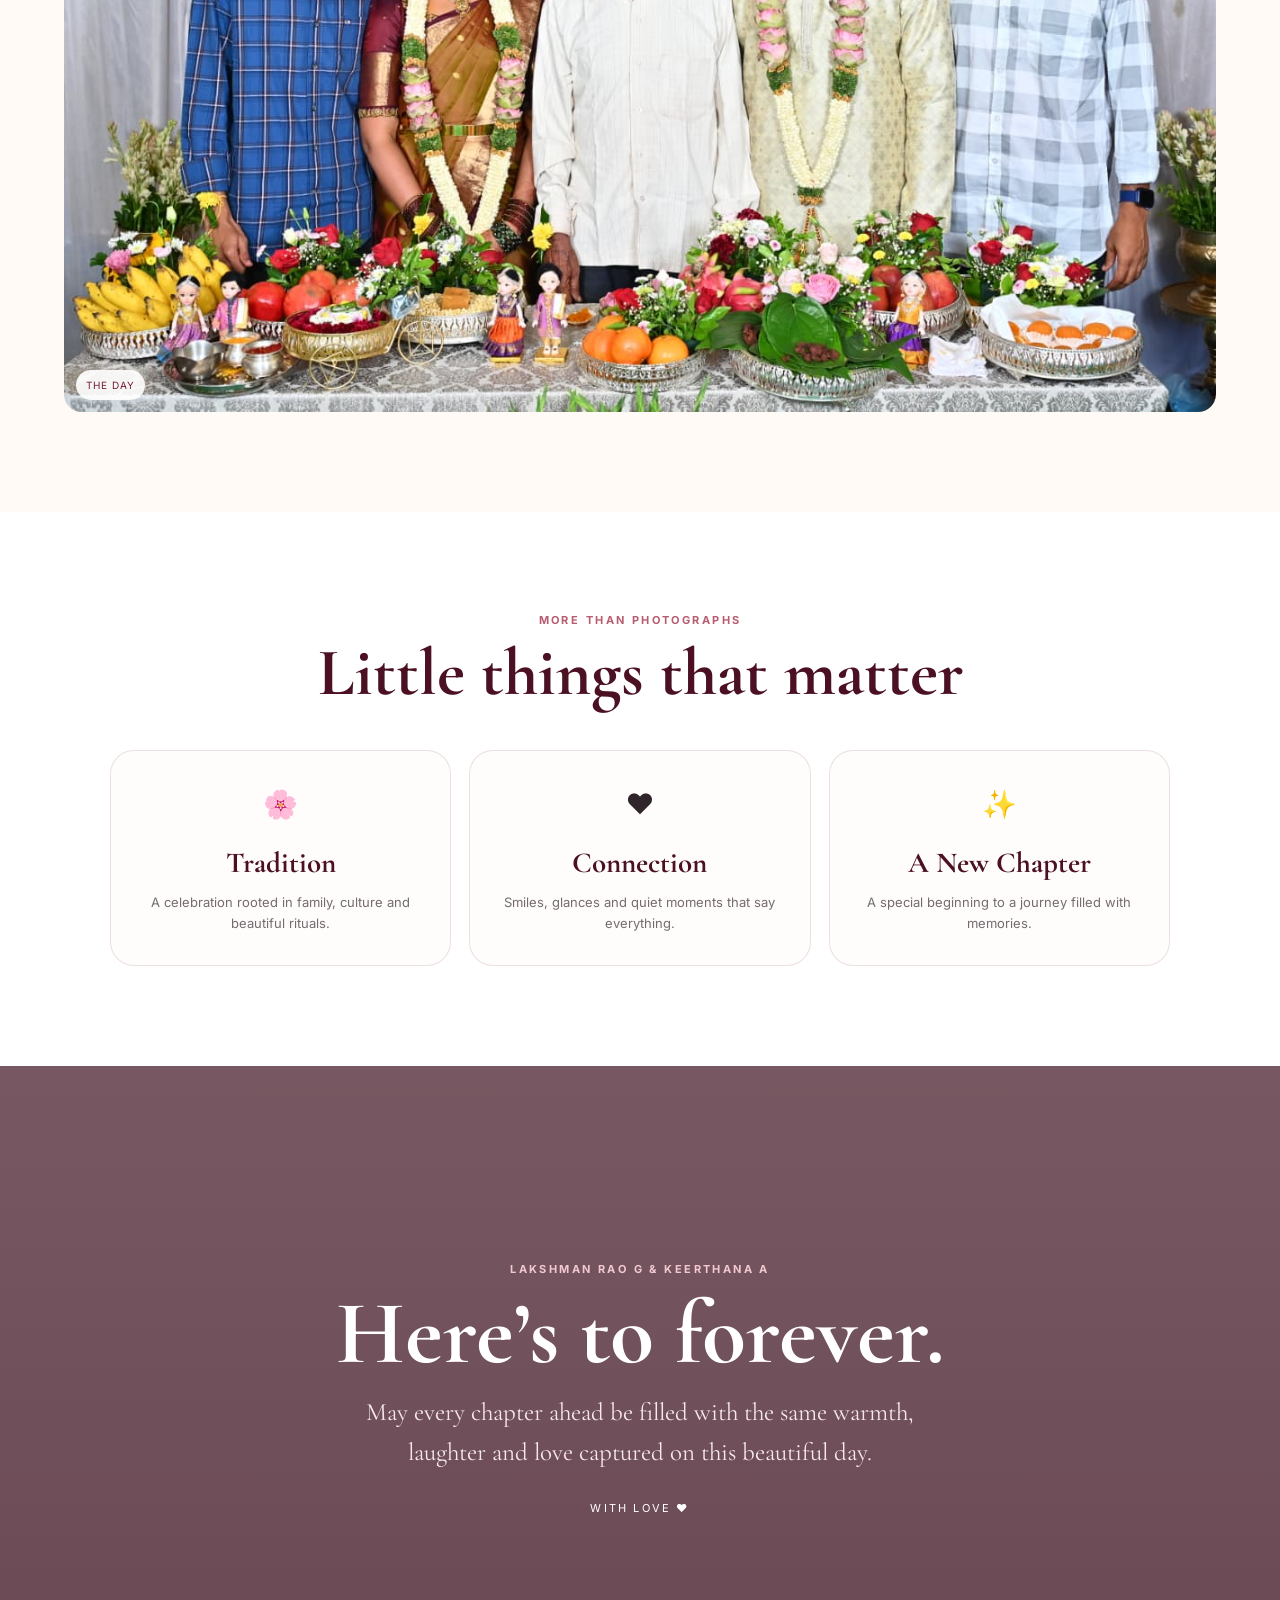
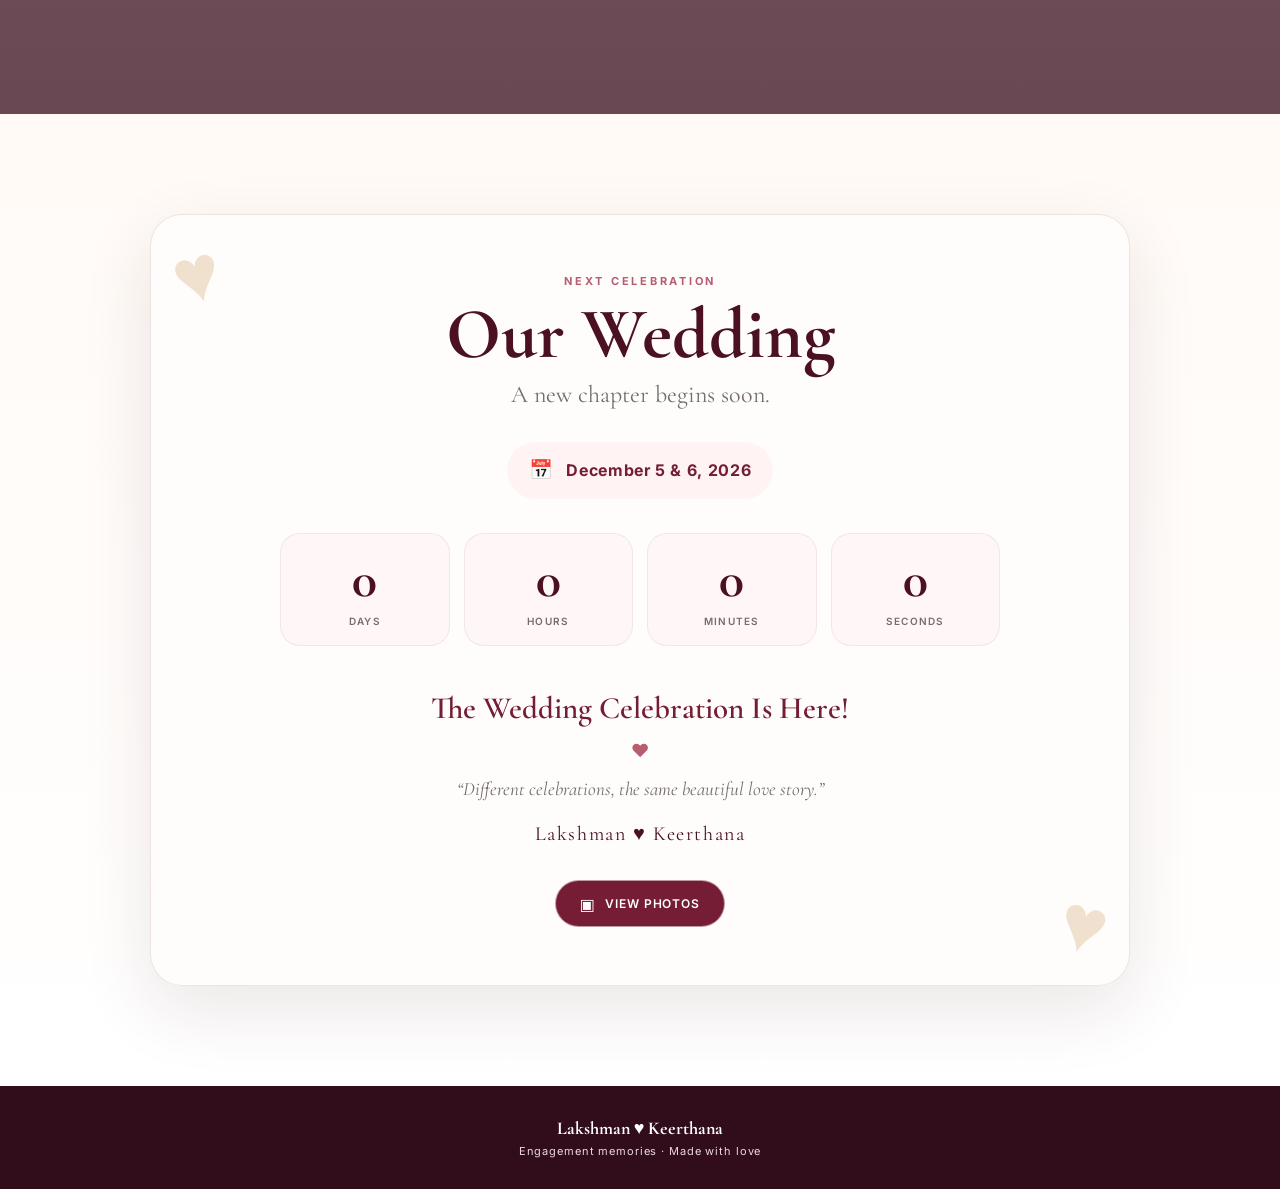
==== commit ddcdb122: "Update index.html" ====
--- a/index.html
+++ b/index.html
@@ -1736,7 +1736,7 @@
             loading="lazy"
           >
           <span class="tag">
-            Forever
+            Groom
           </span>
         </div>
 
@@ -1748,7 +1748,7 @@
             loading="lazy"
           >
           <span class="tag">
-            Groom
+            Forever
           </span>
         </div>
 
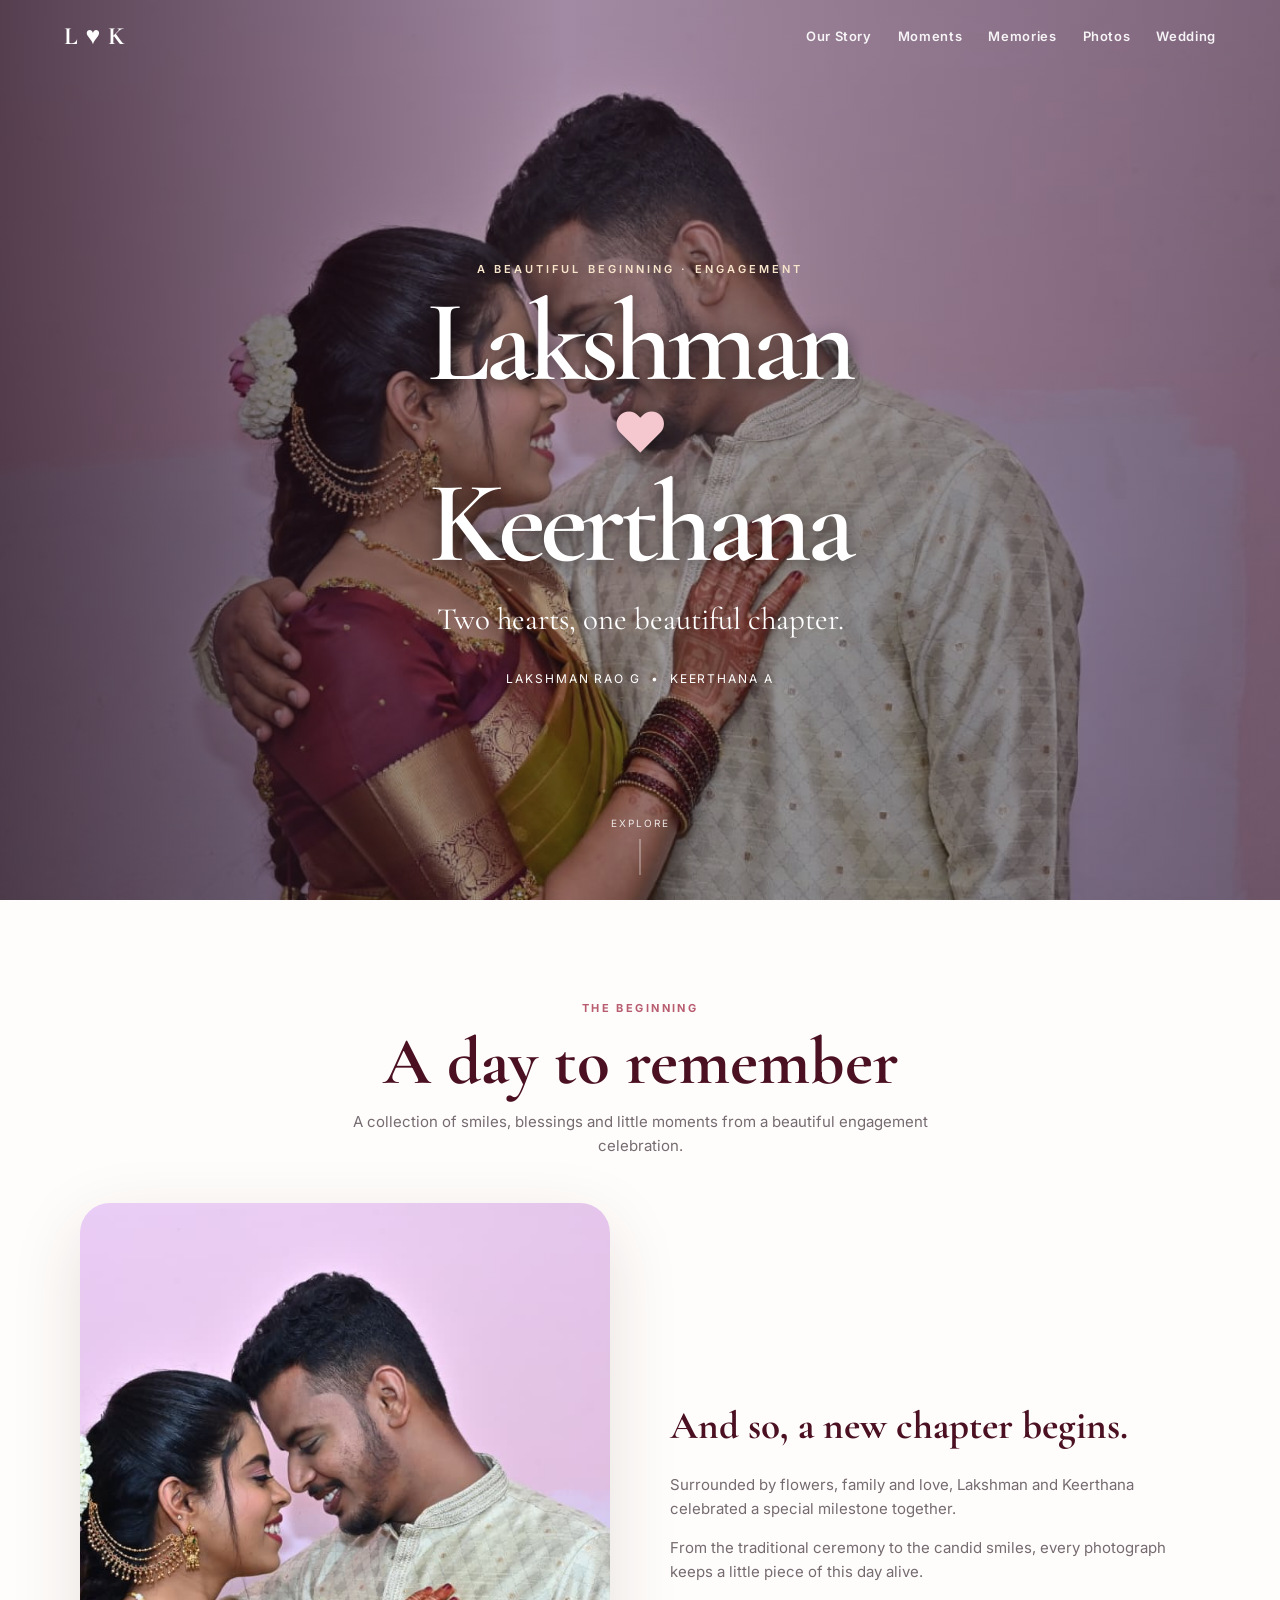
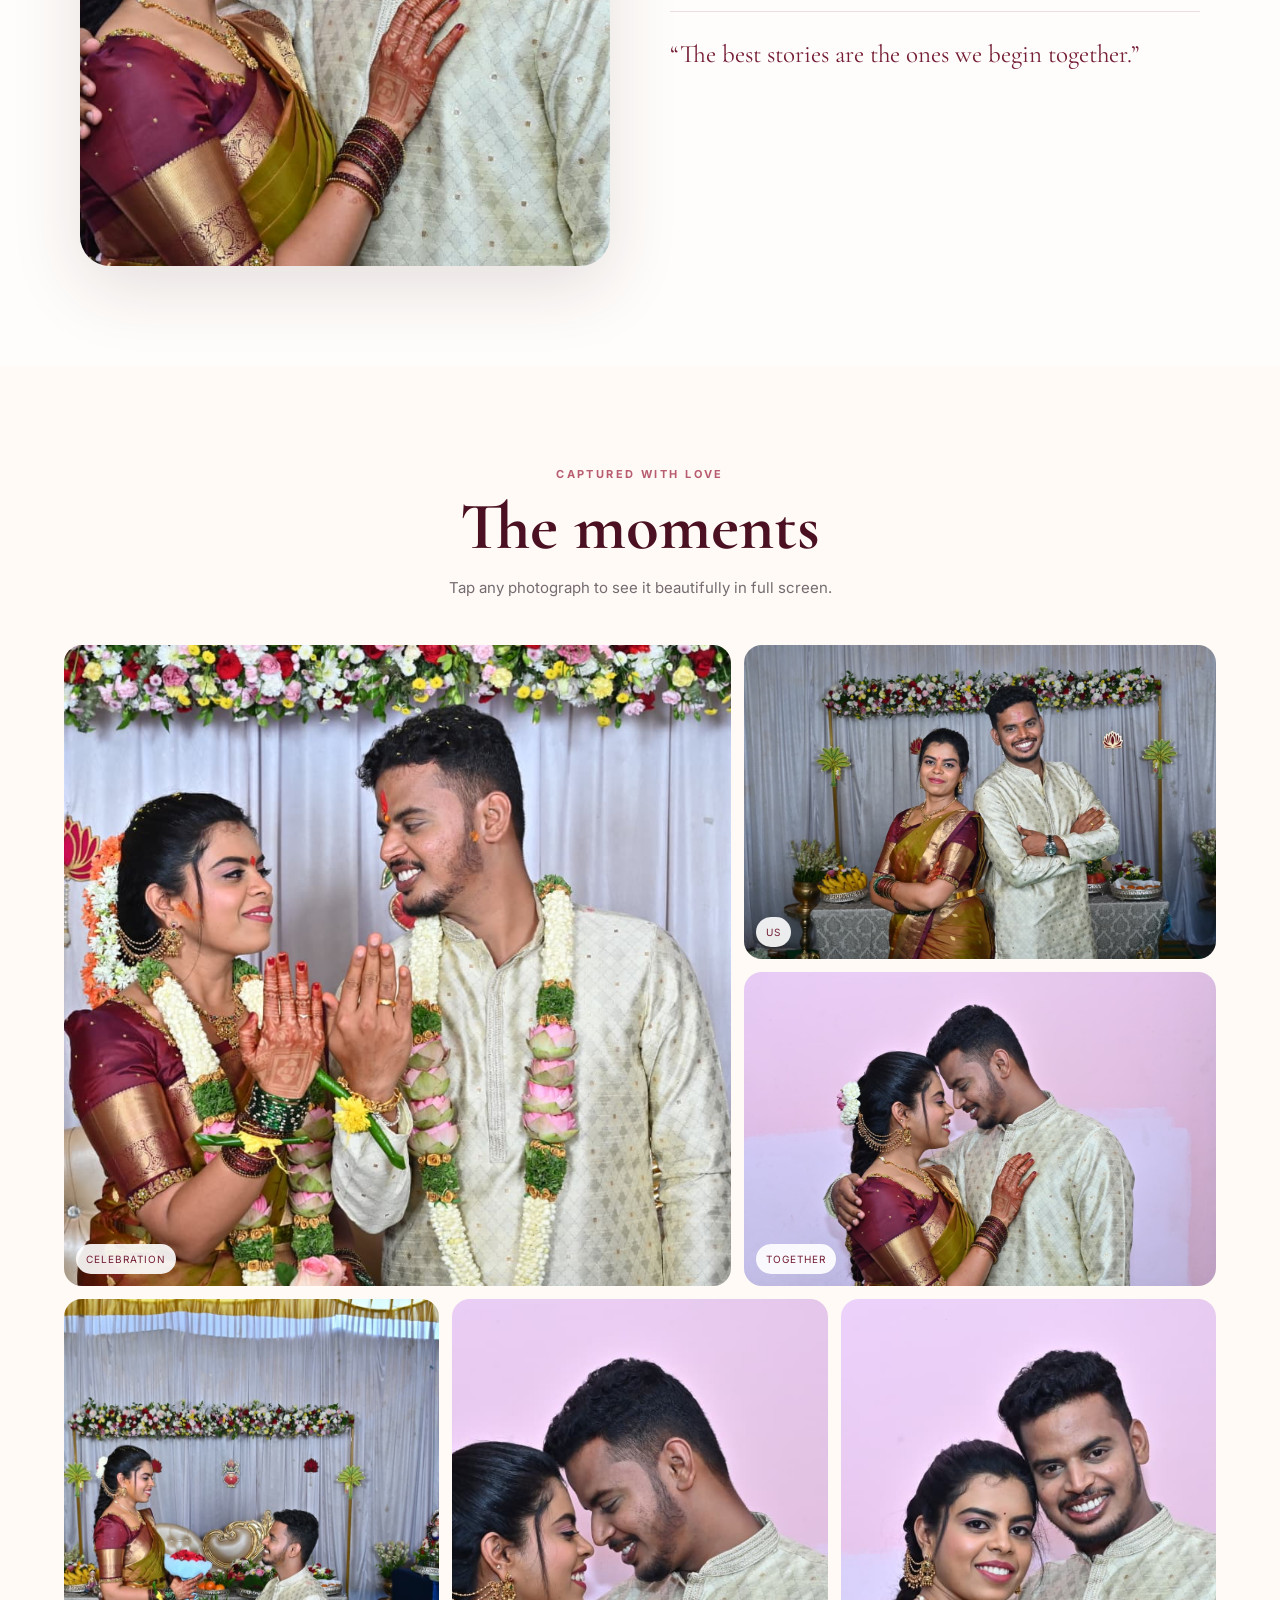
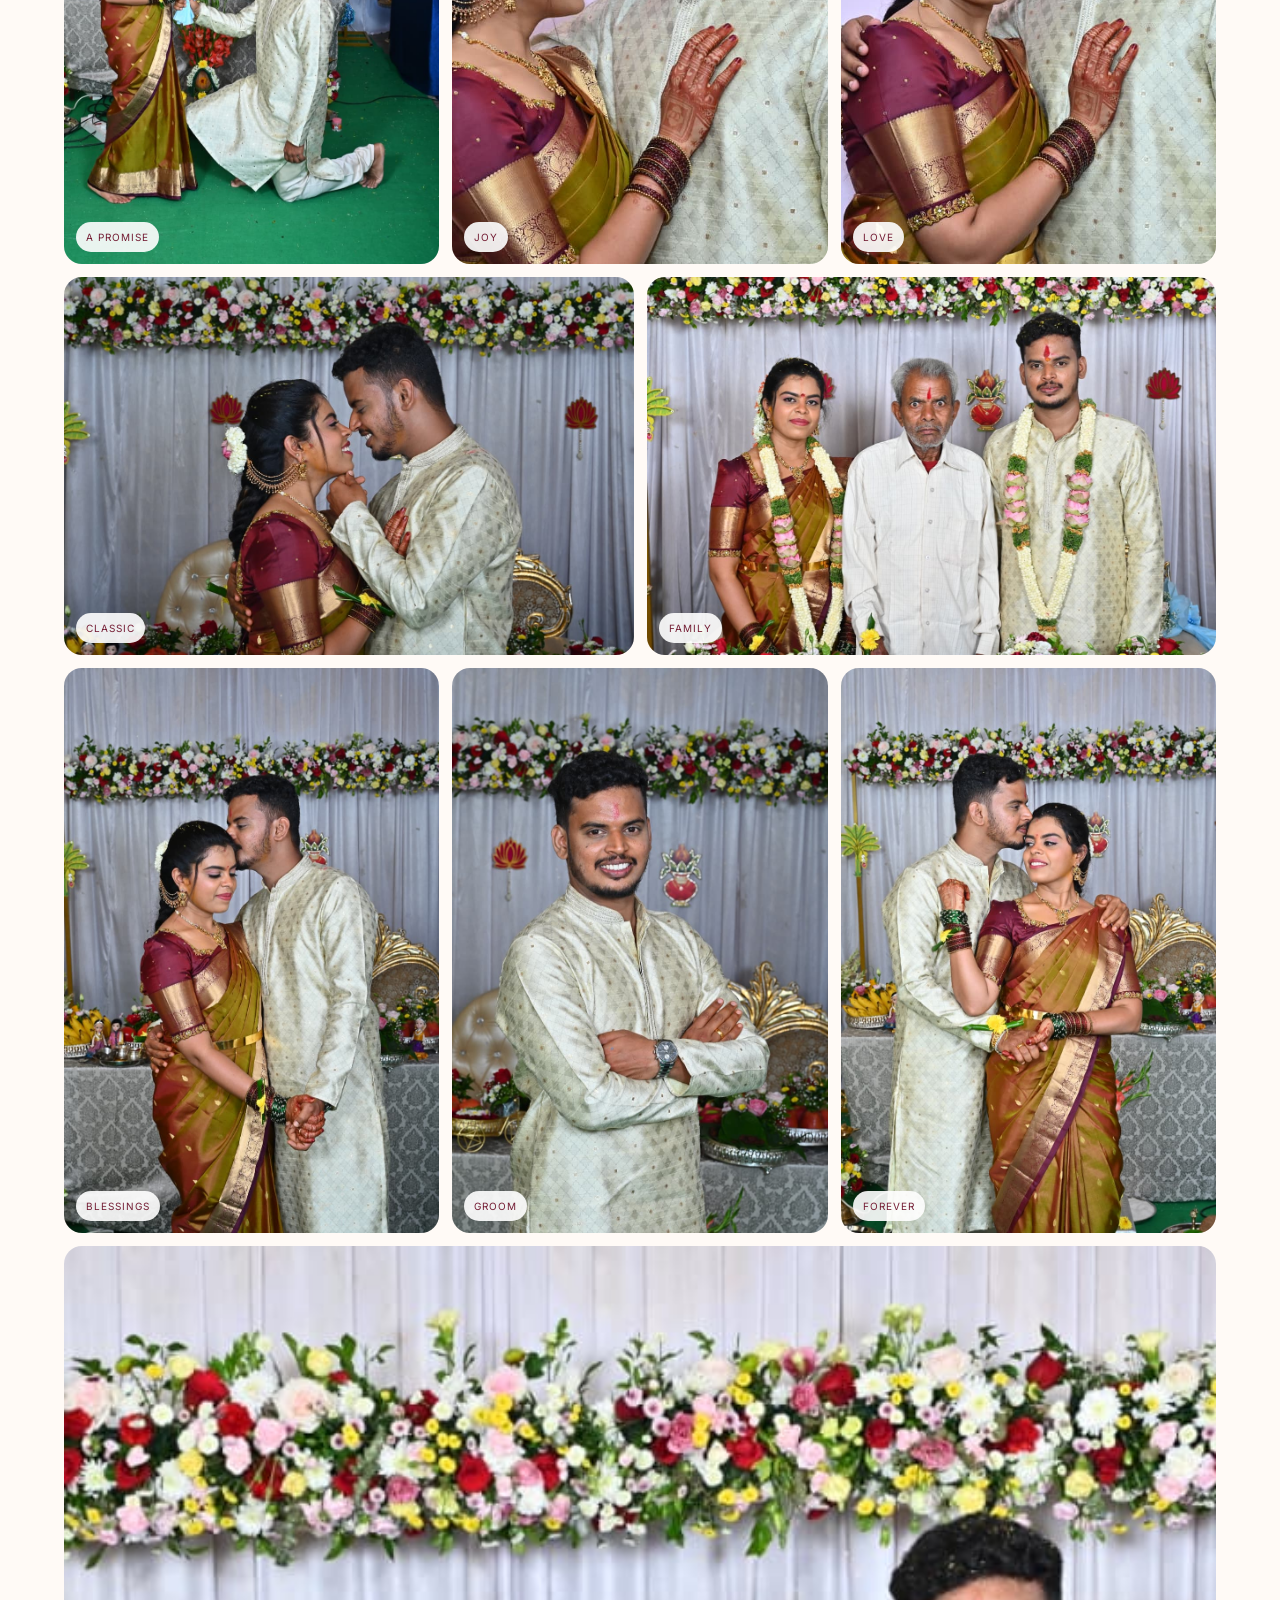
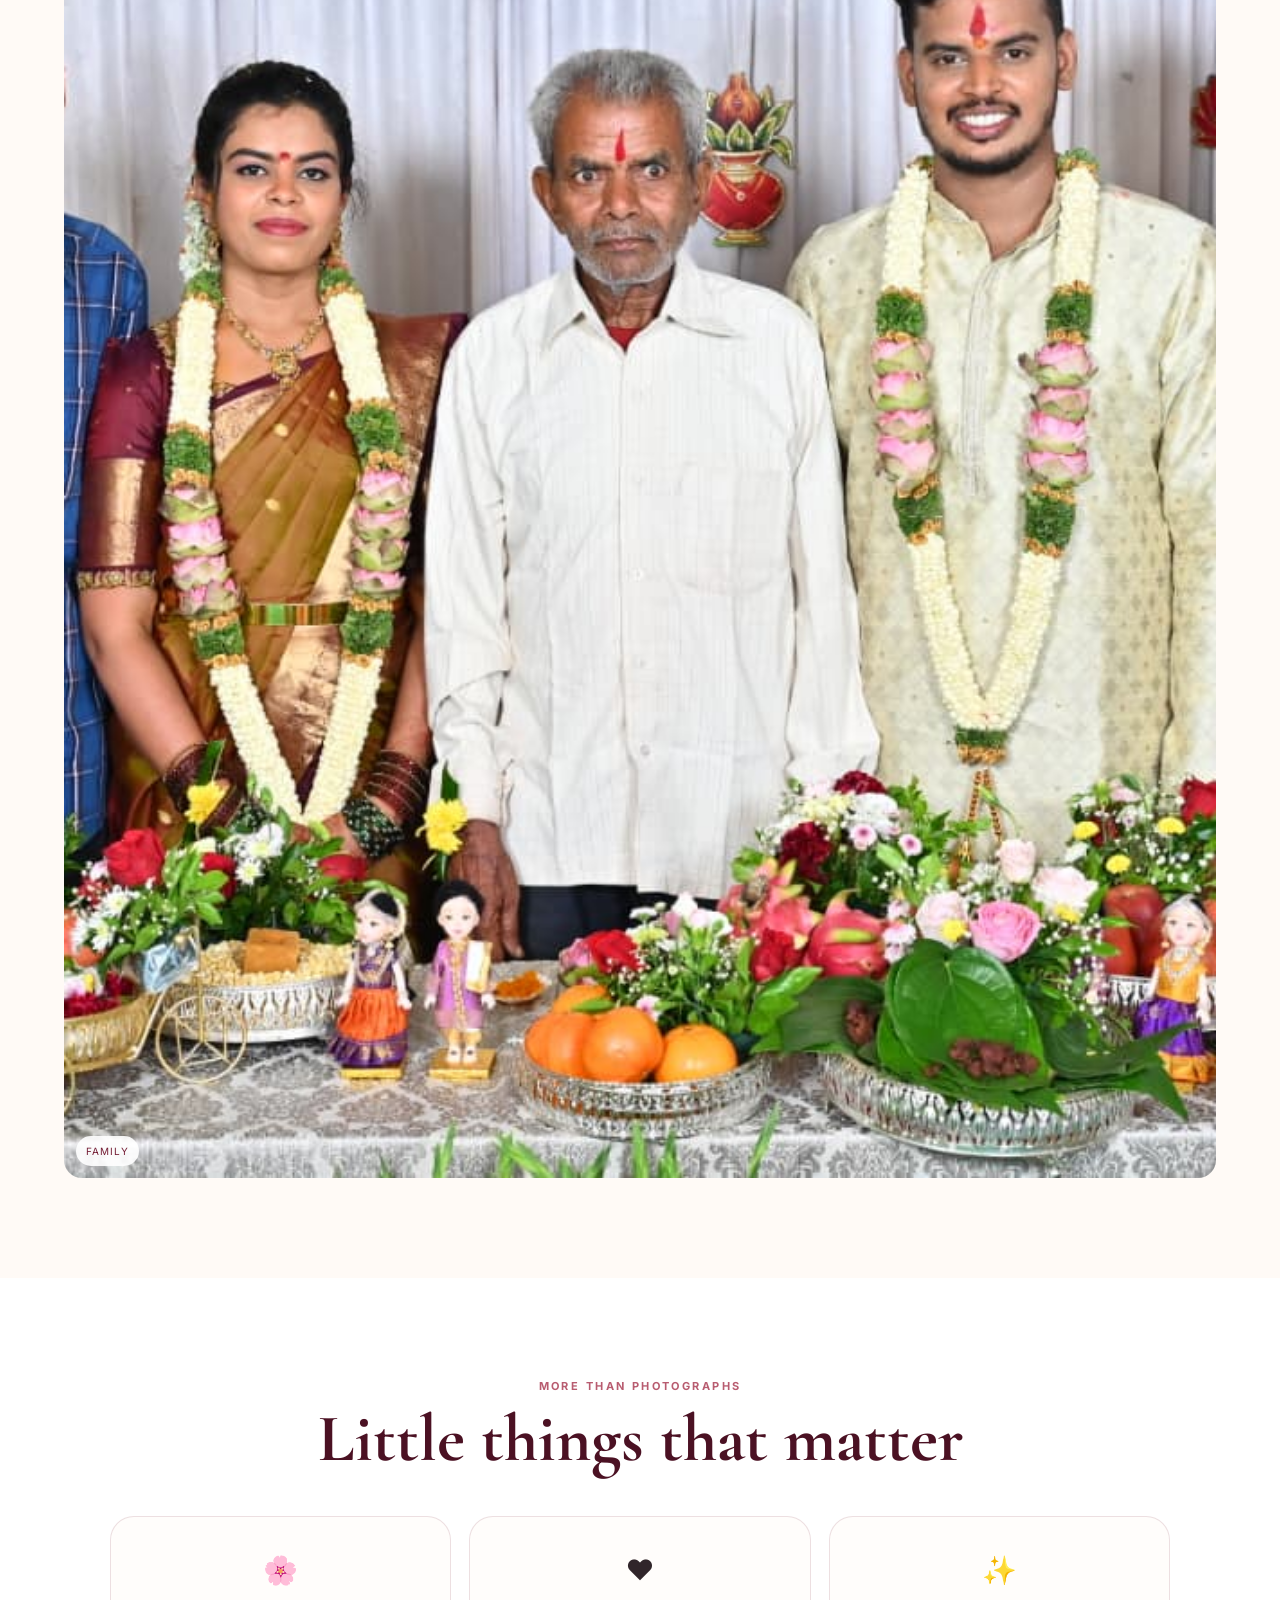
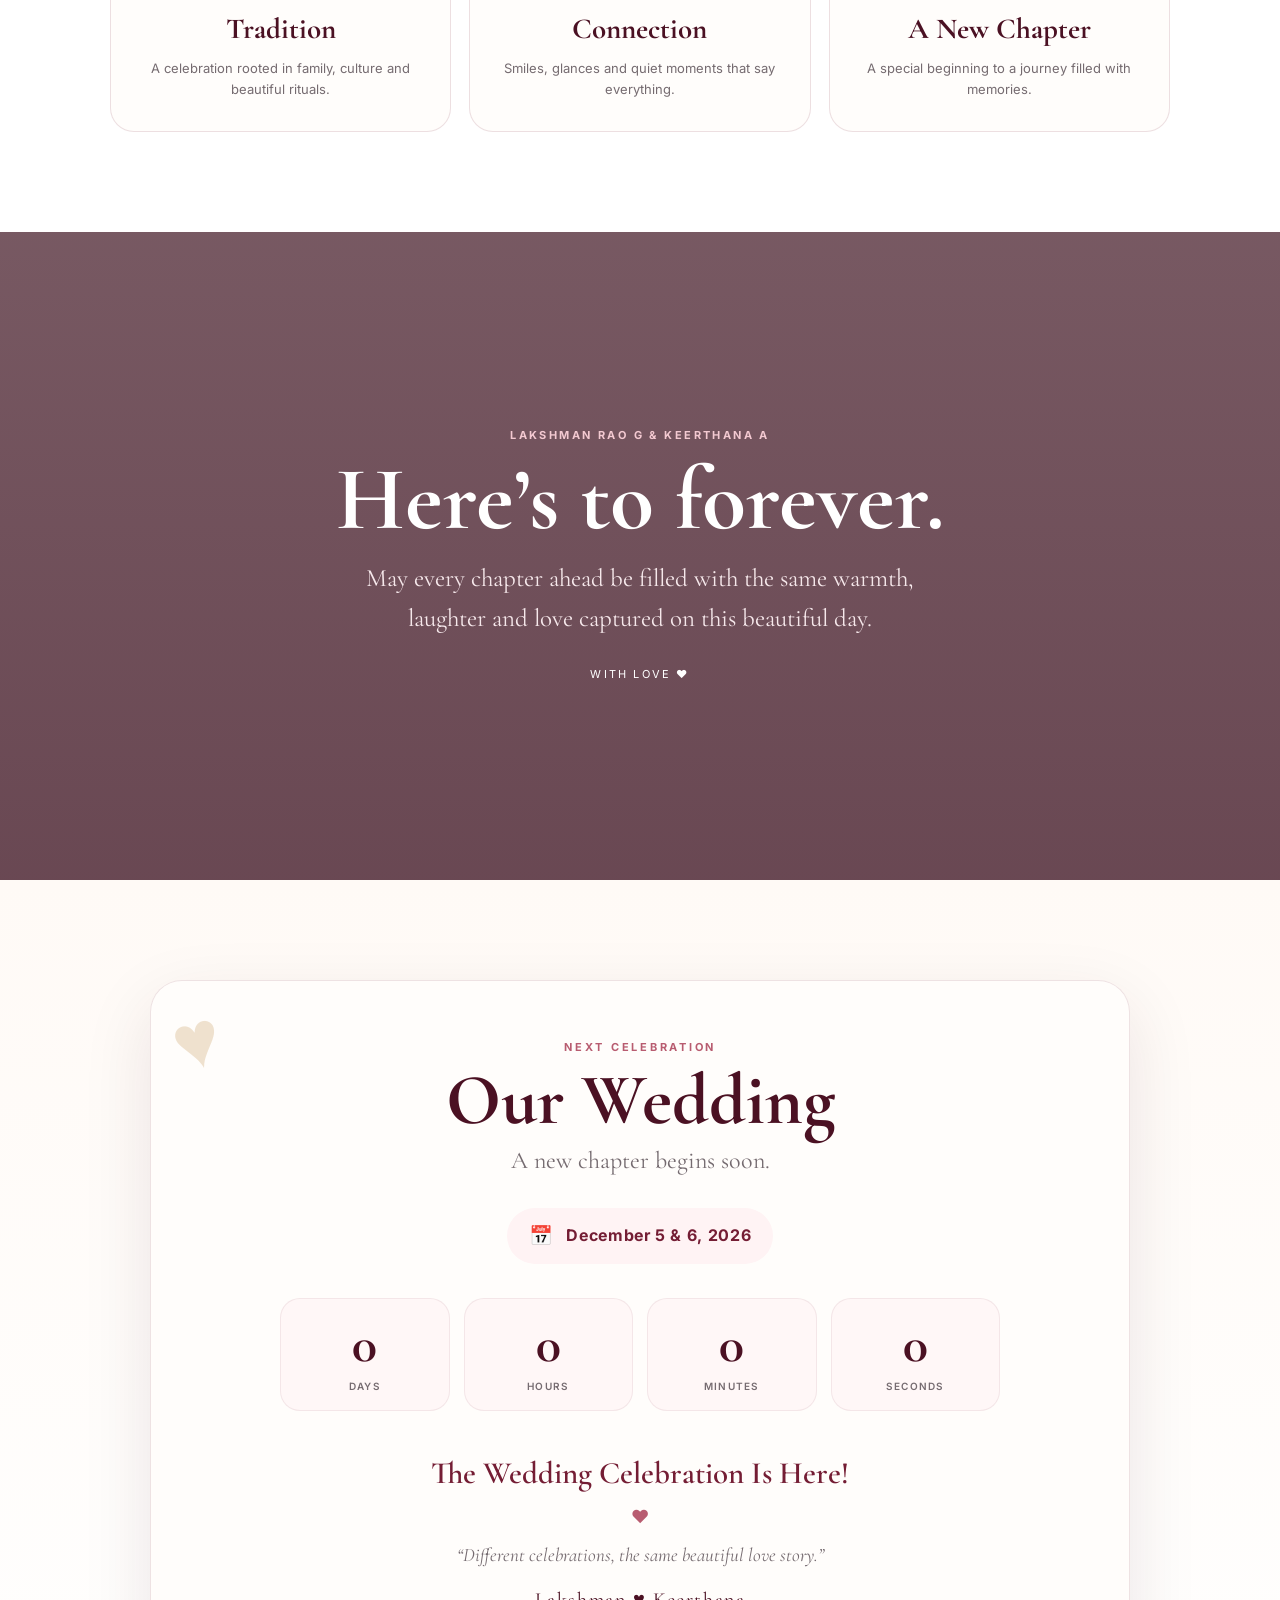
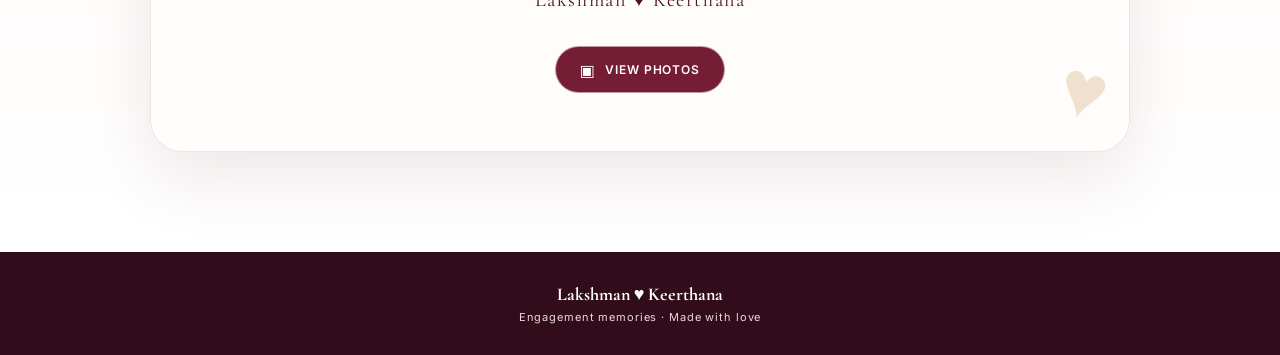
==== commit 49580880: "Update index.html" ====
--- a/index.html
+++ b/index.html
@@ -1760,8 +1760,21 @@
             loading="lazy"
           >
           <span class="tag">
-            The day
+            Family
           </span>
+          
+        <div class="photo reveal">
+          <img
+            src="images/engagement-stage.jpeg"
+            alt="Engagement stage"
+            loading="lazy"
+          >
+          <span class="tag">
+            Family
+          </span>
+
+
+          
         </div>
 
       </div>
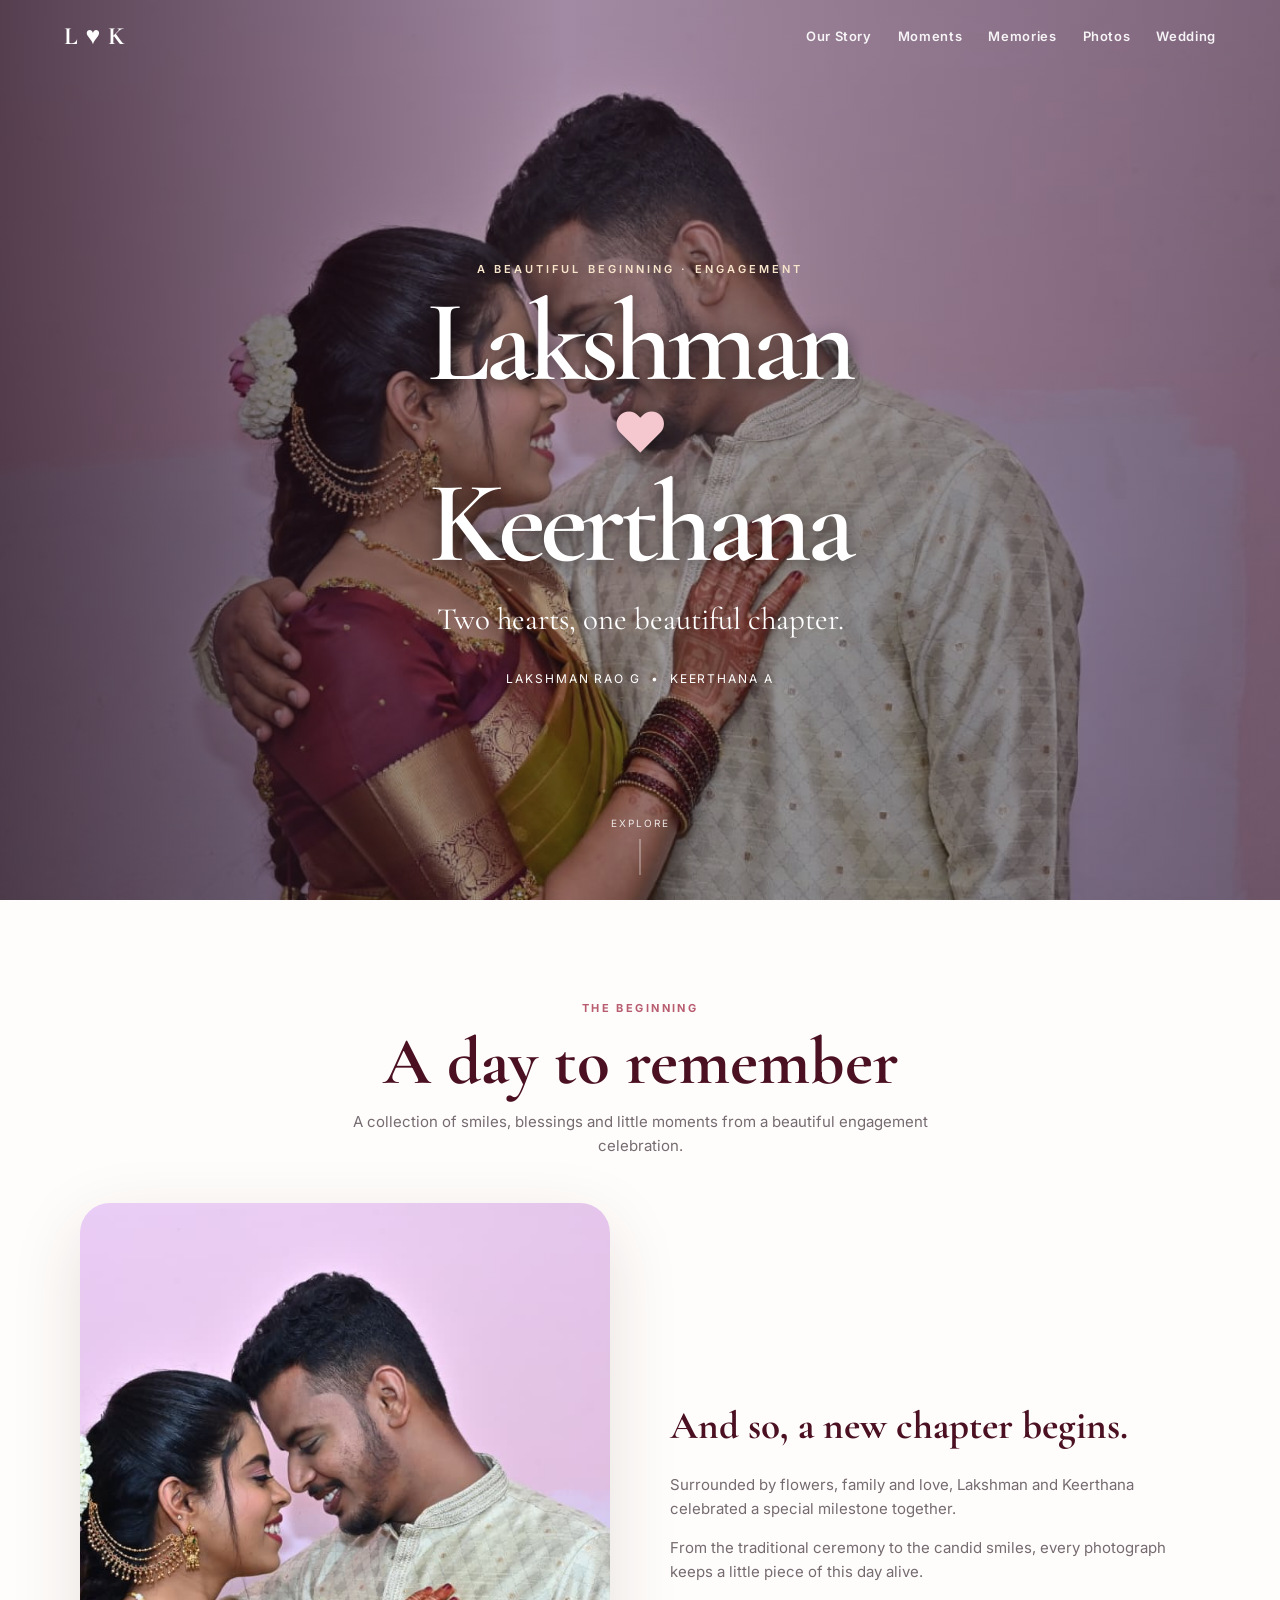
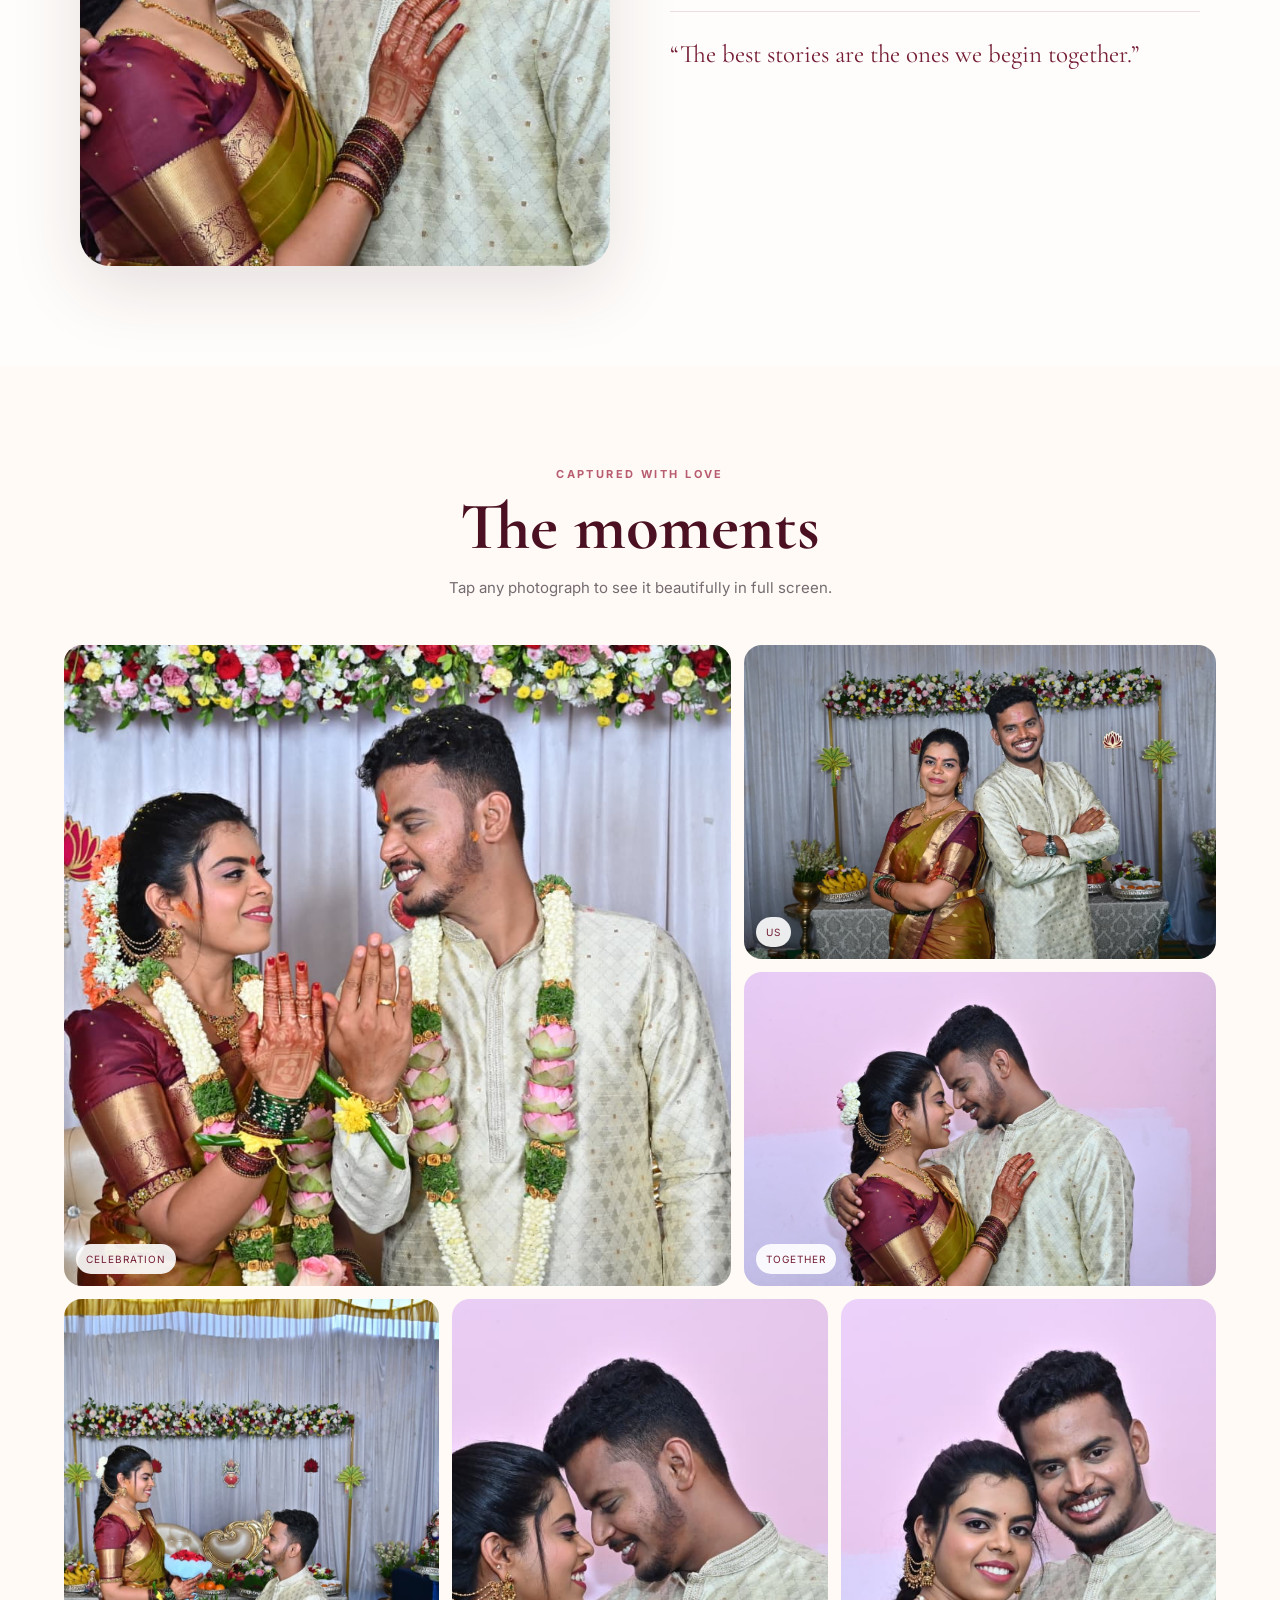
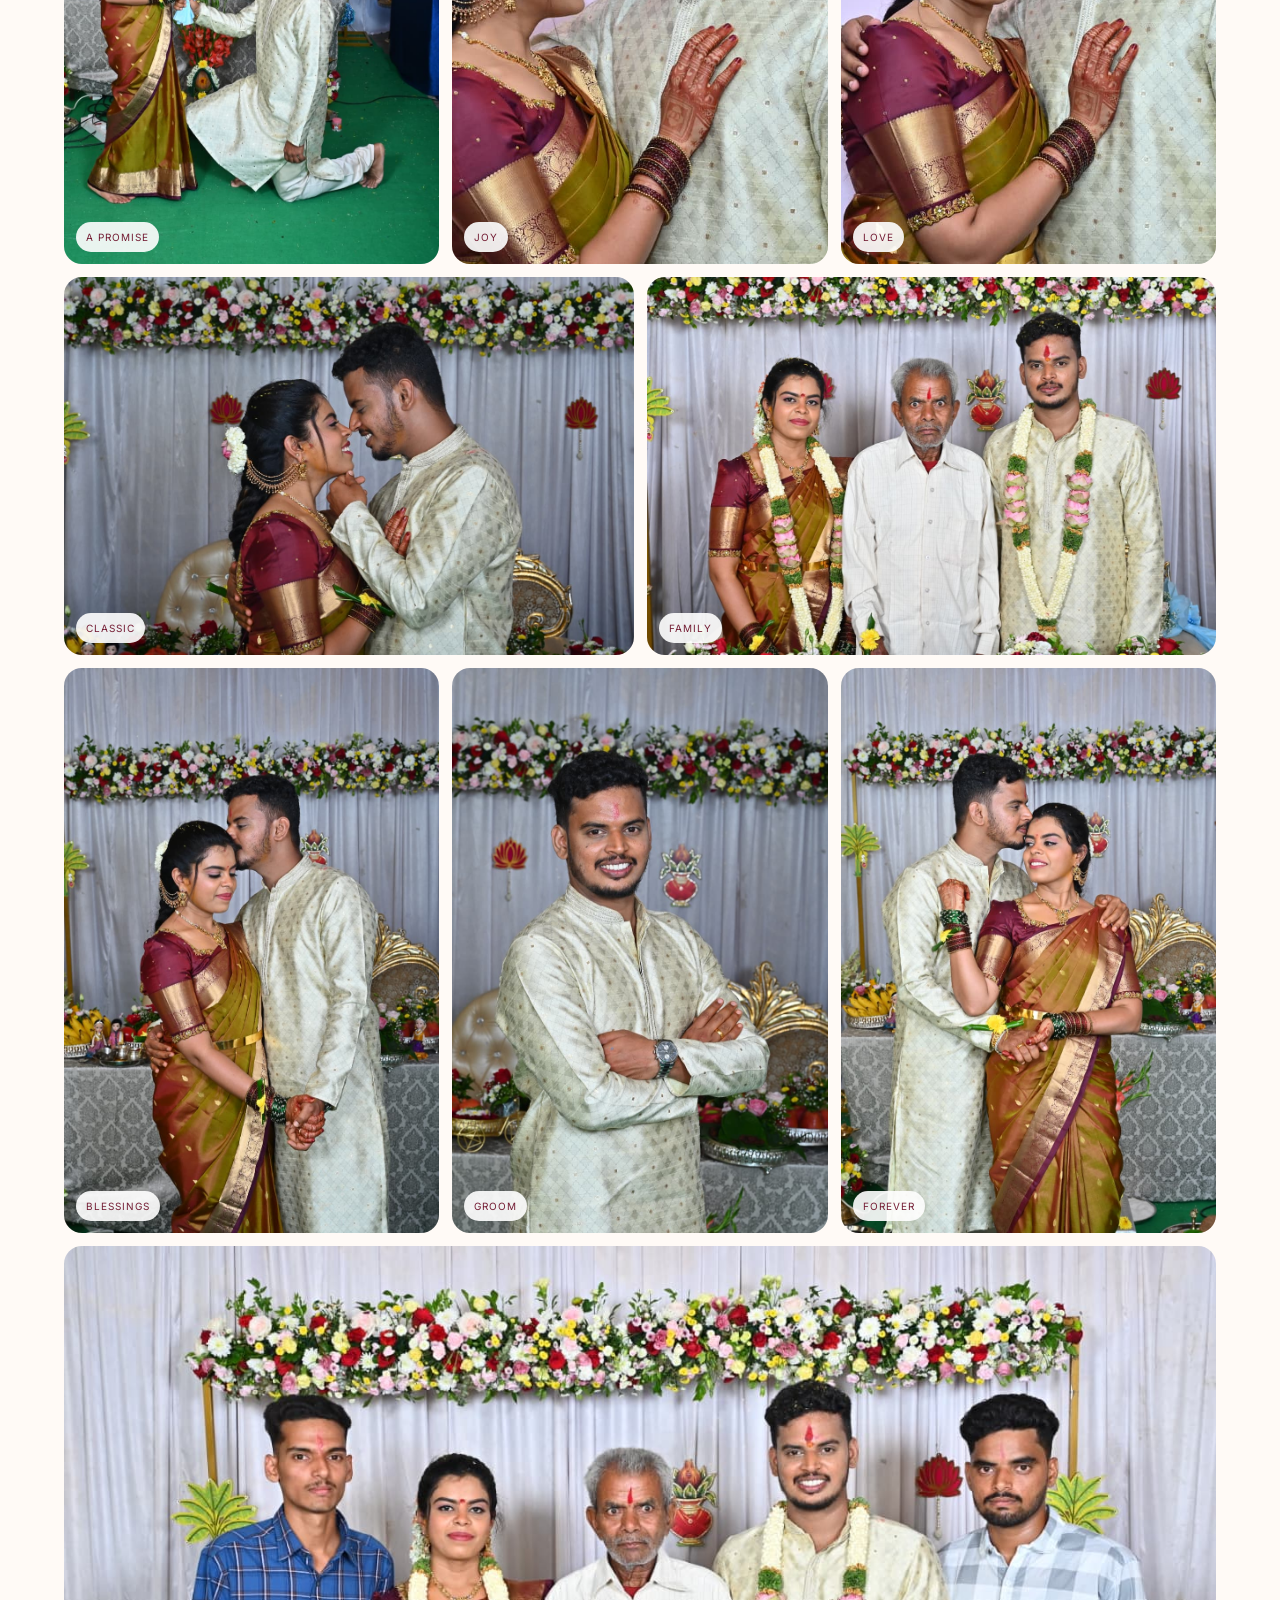
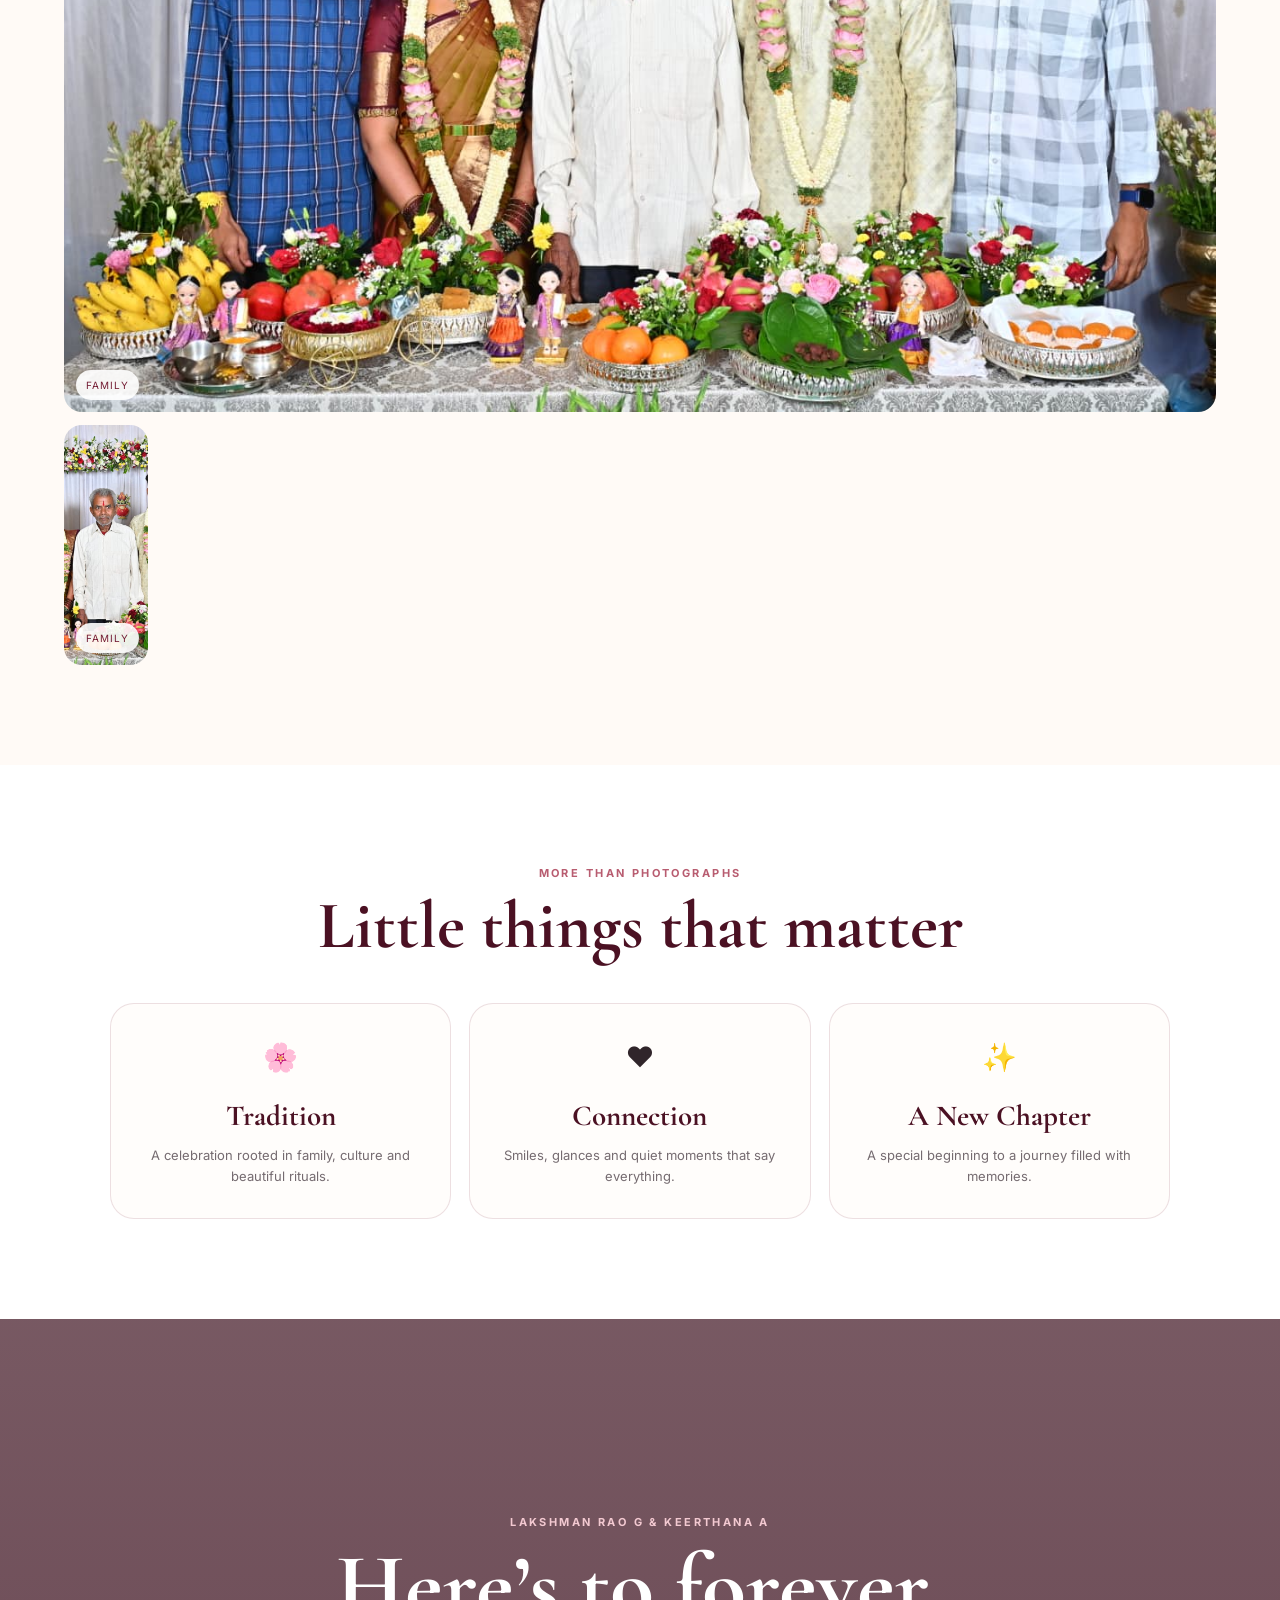
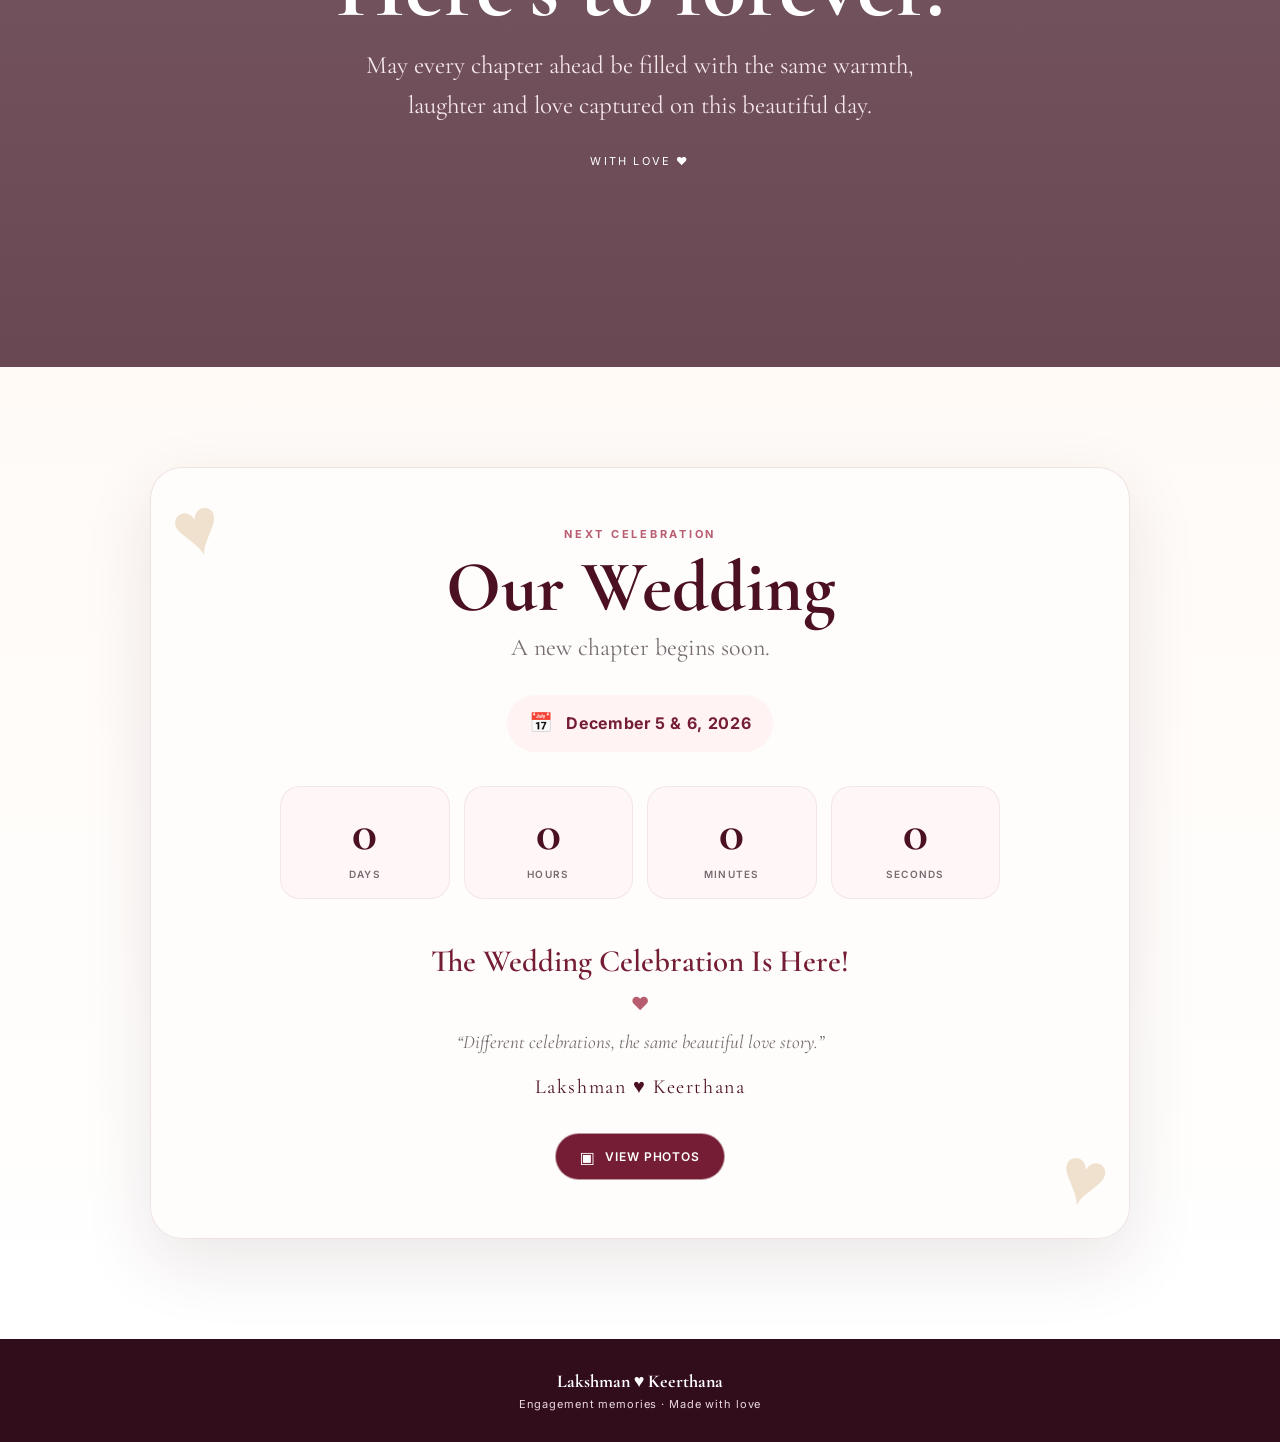
==== commit 4c6e1341: "Update index.html" ====
--- a/index.html
+++ b/index.html
@@ -1762,6 +1762,7 @@
           <span class="tag">
             Family
           </span>
+        </div>
           
         <div class="photo reveal">
           <img
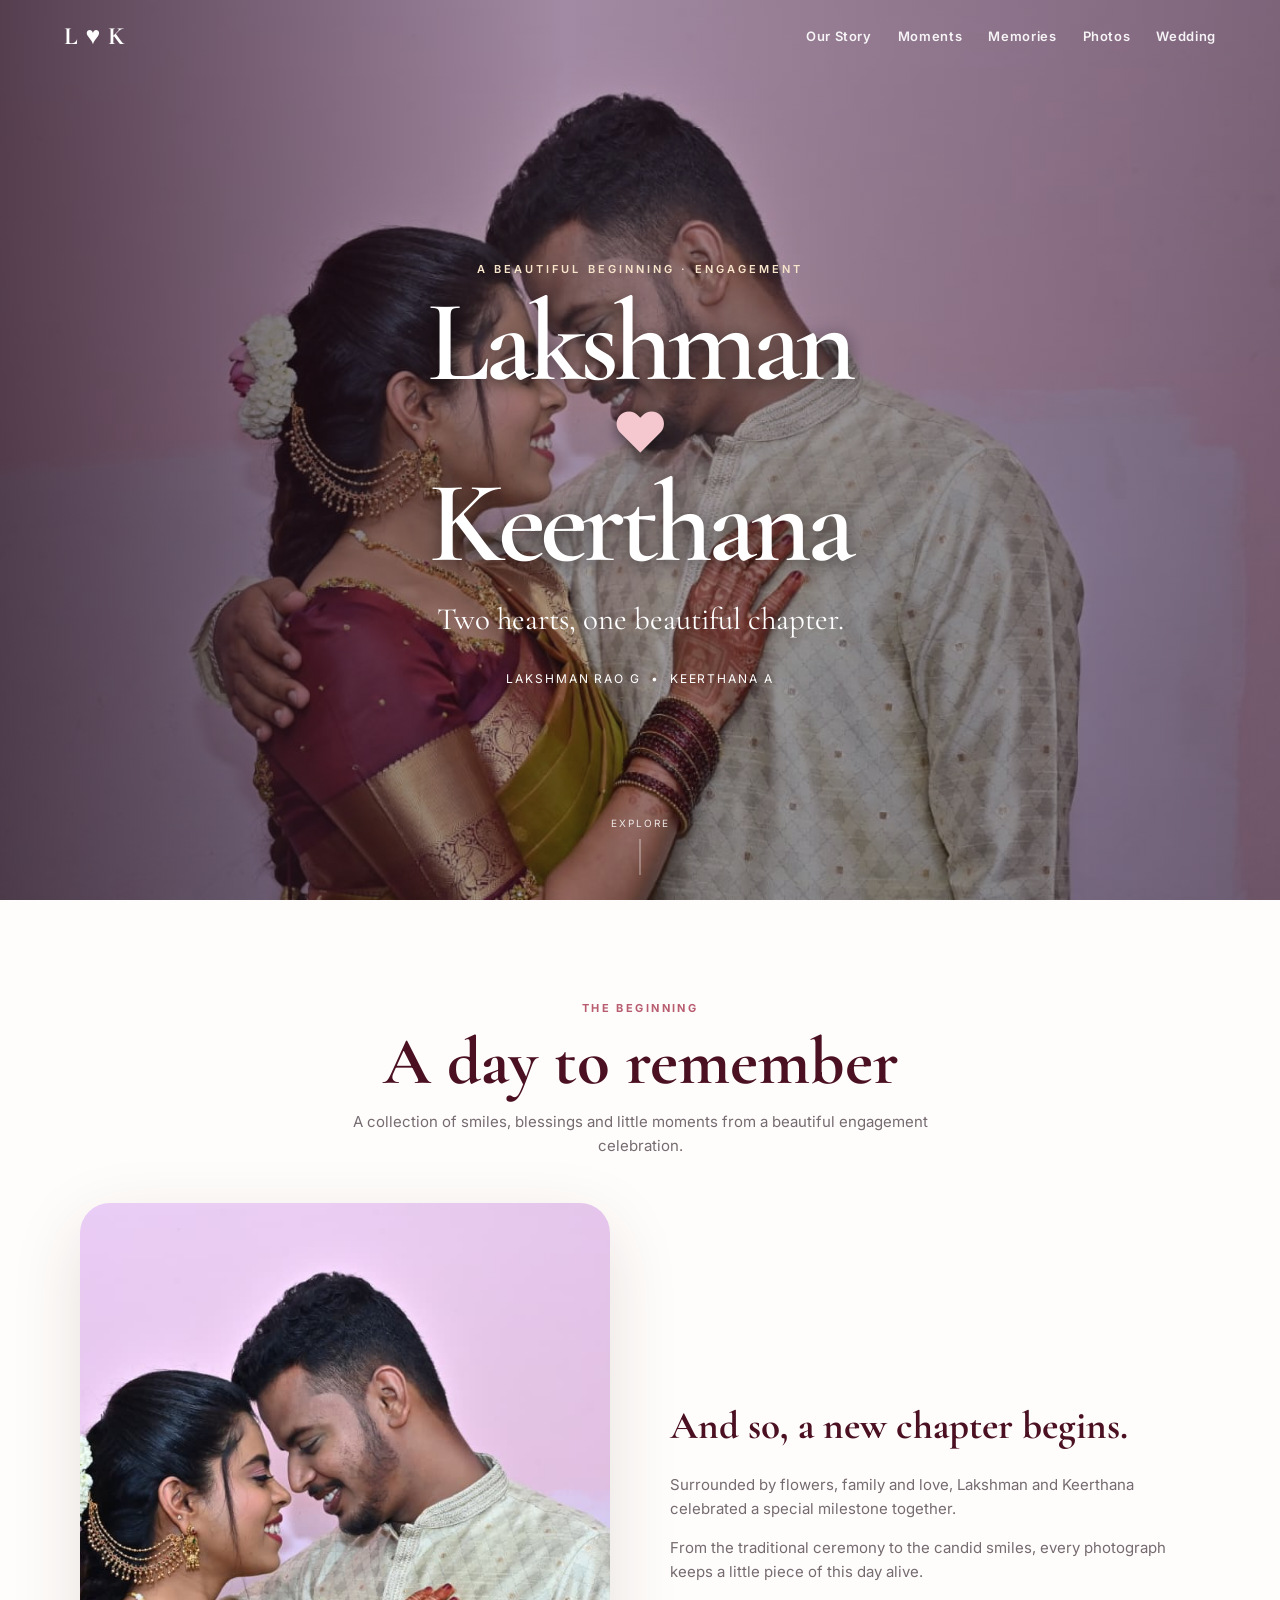
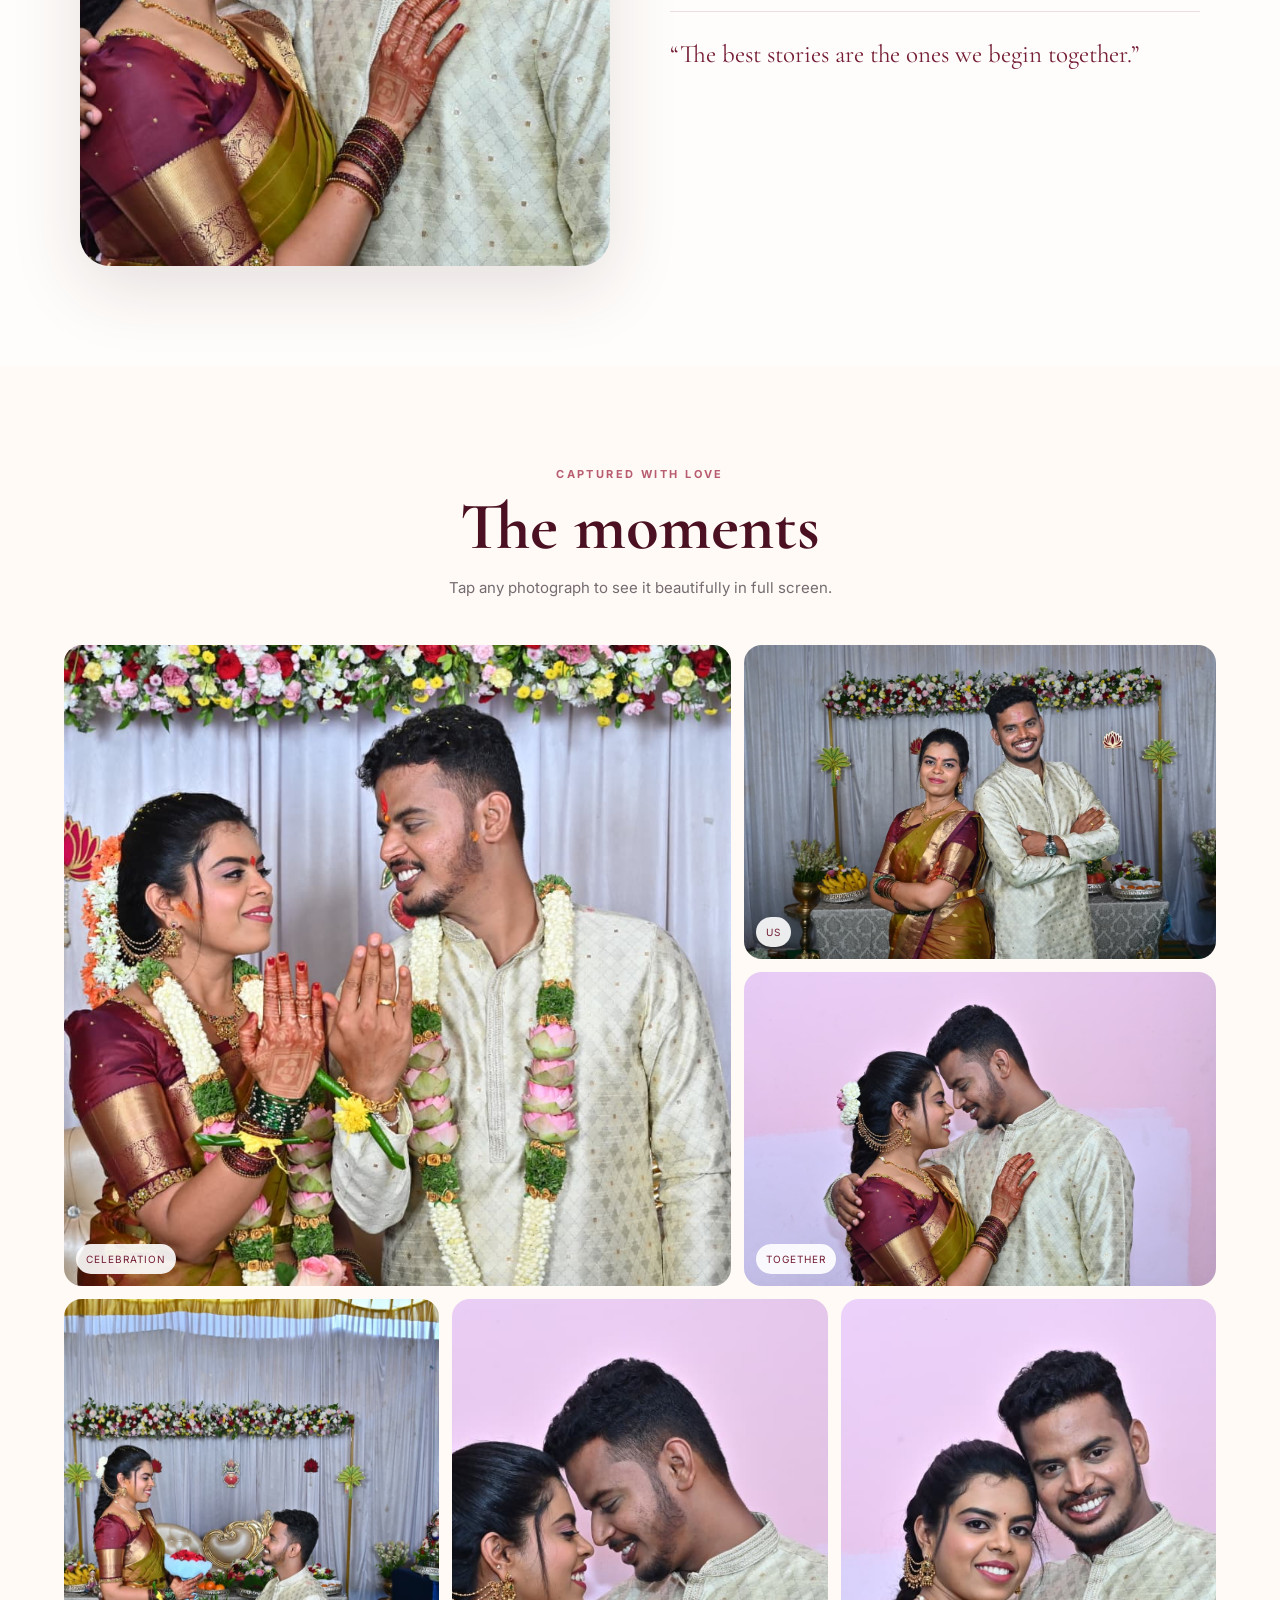
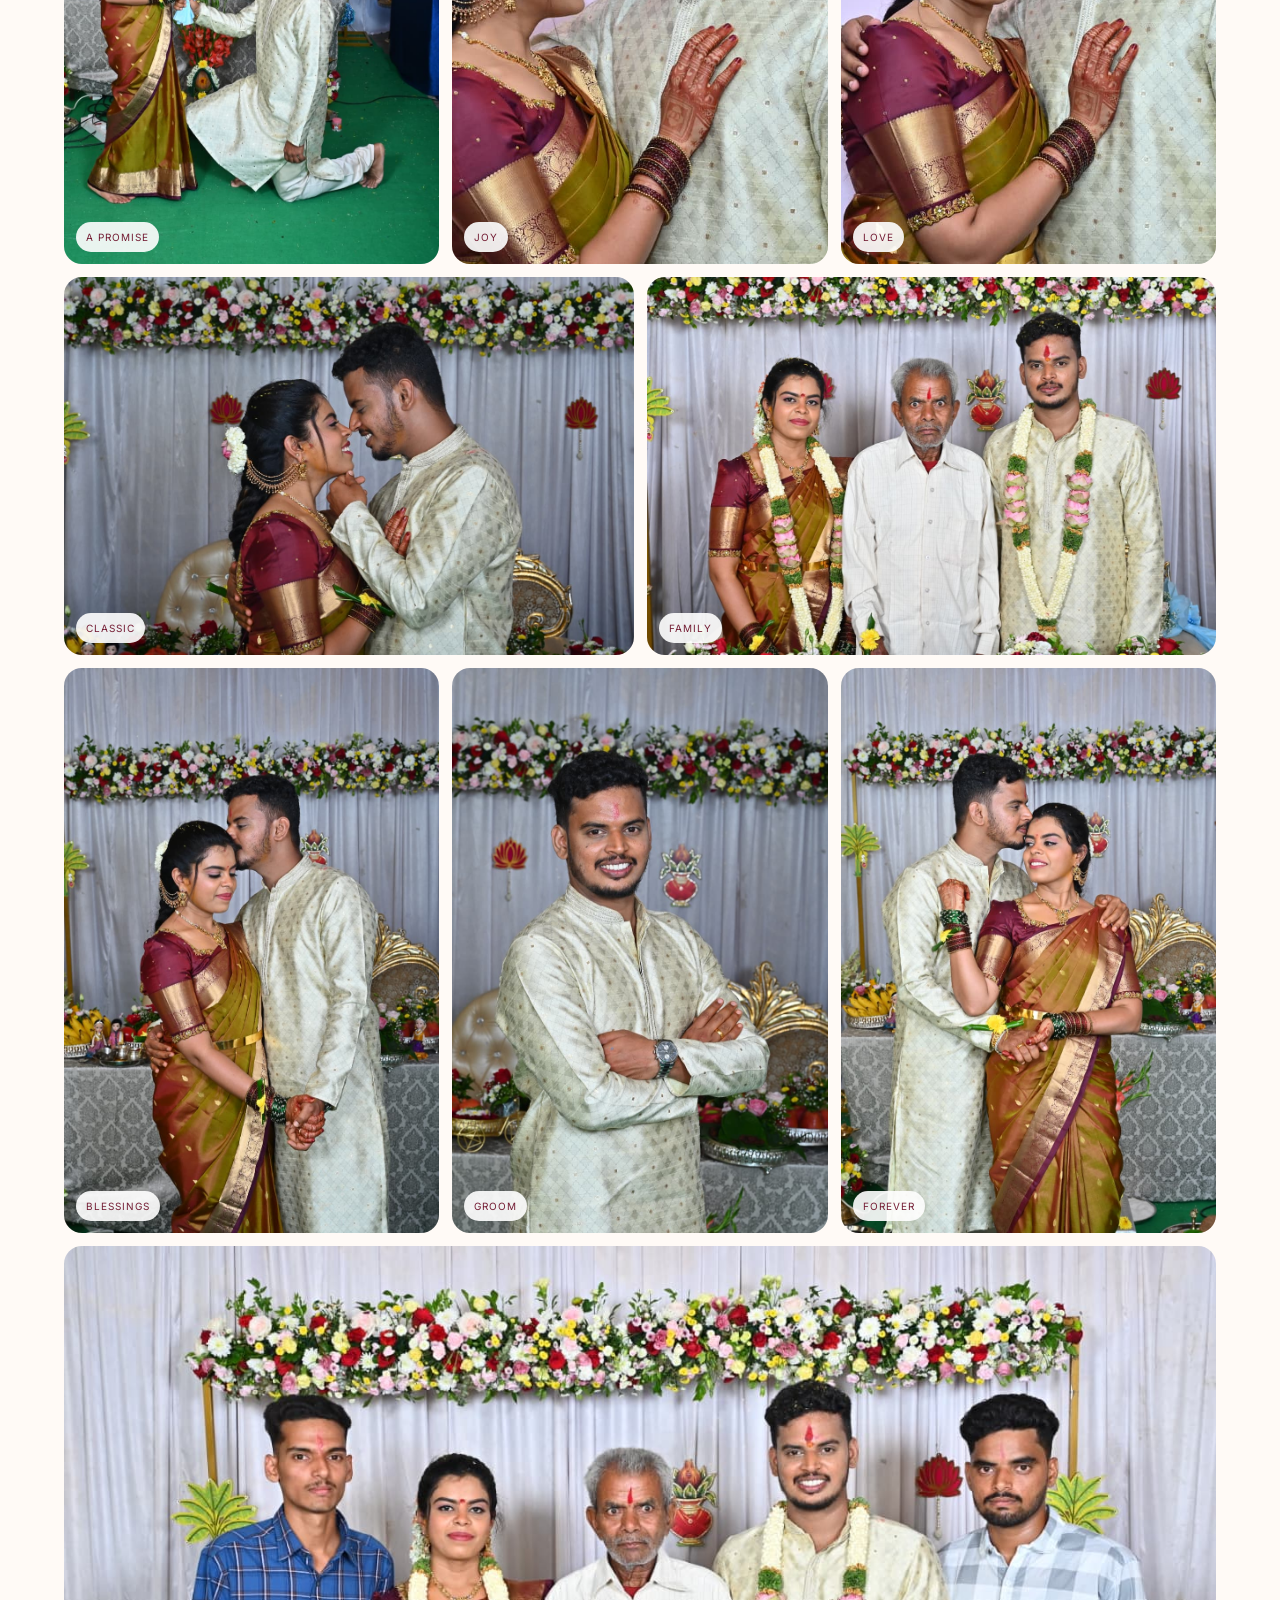
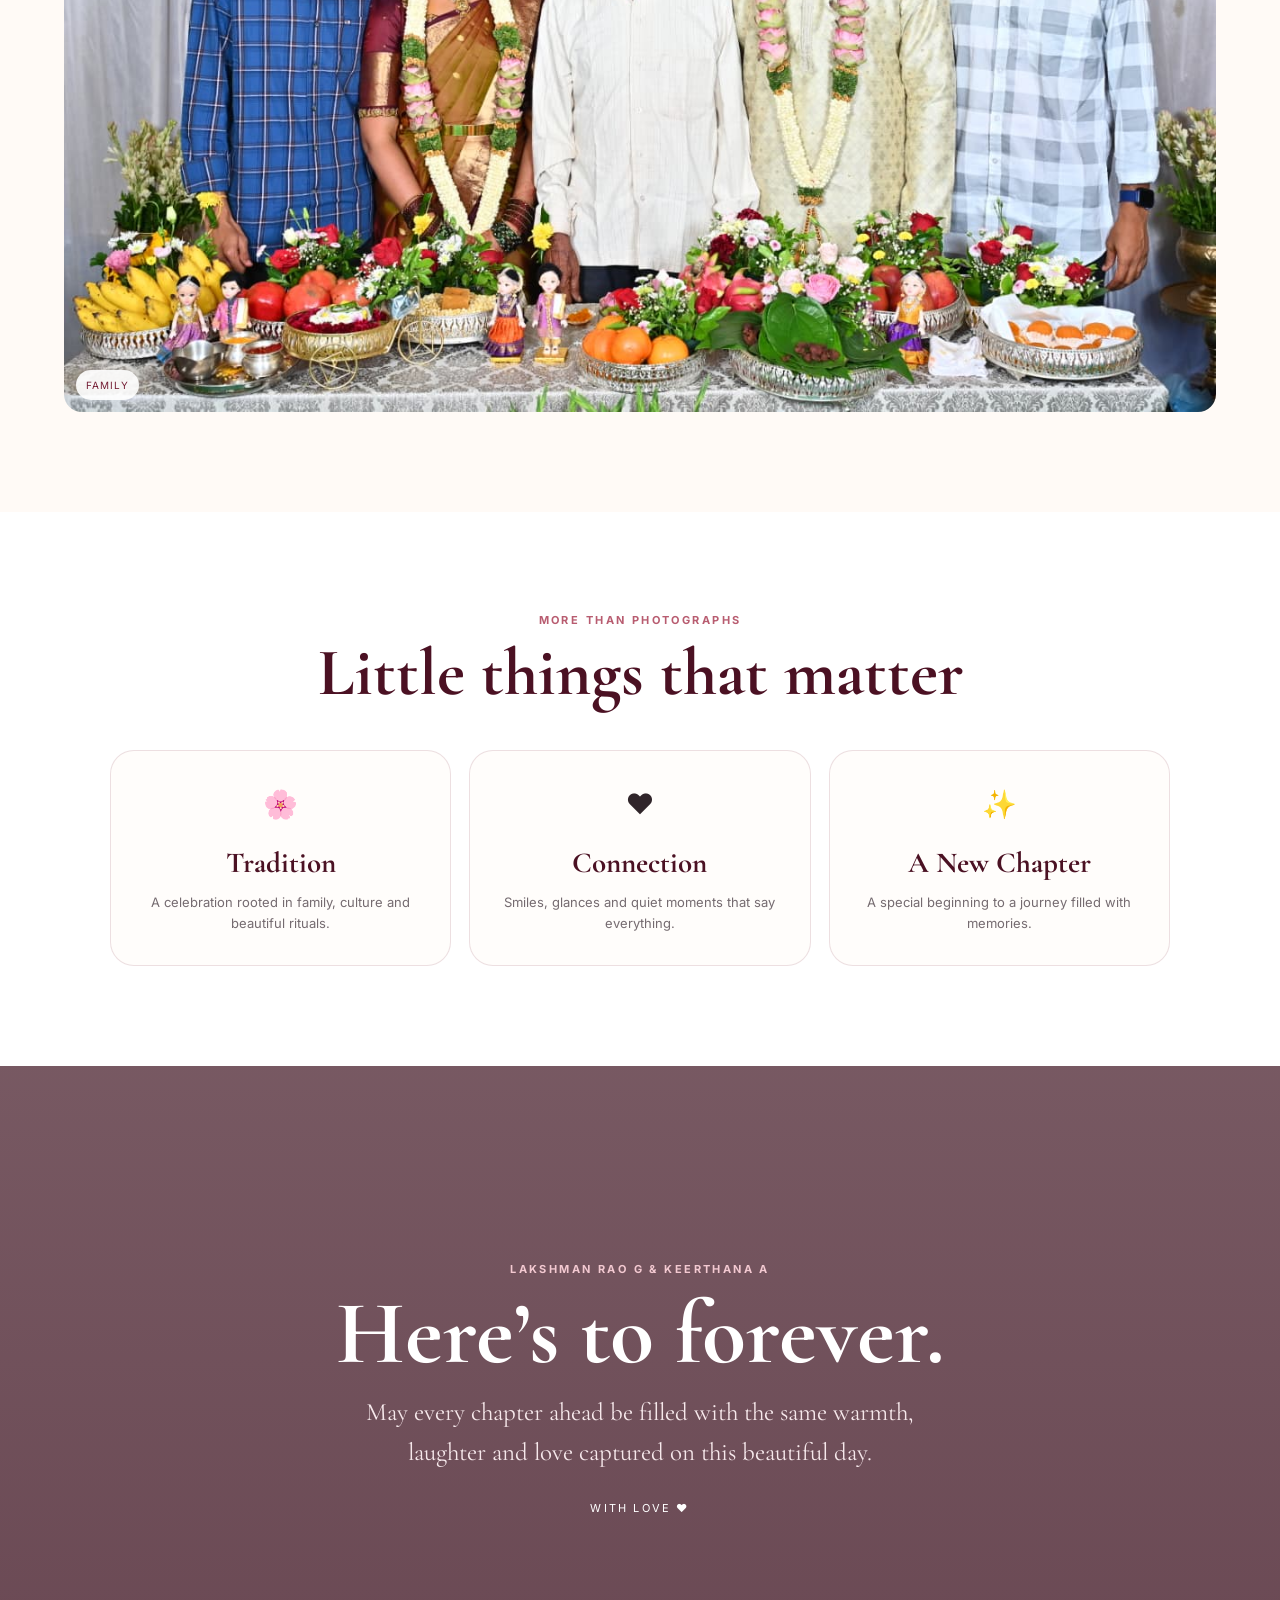
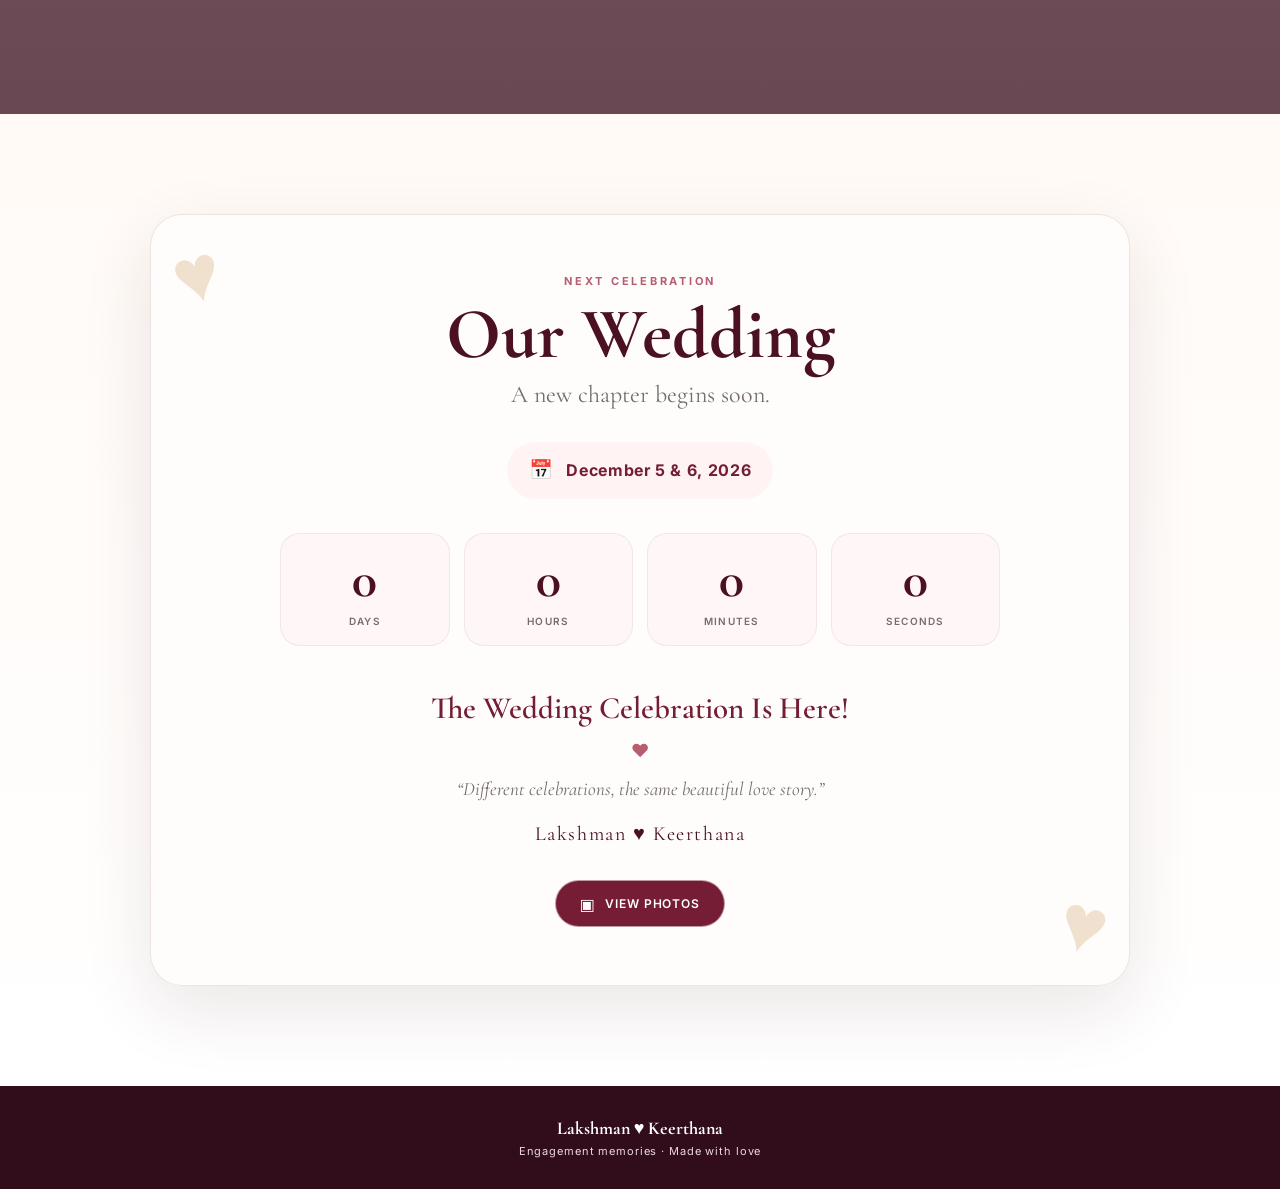
==== commit 27773d30: "Update index.html" ====
--- a/index.html
+++ b/index.html
@@ -1762,17 +1762,6 @@
           <span class="tag">
             Family
           </span>
-        </div>
-          
-        <div class="photo reveal">
-          <img
-            src="images/engagement-stage.jpeg"
-            alt="Engagement stage"
-            loading="lazy"
-          >
-          <span class="tag">
-            Family
-          </span>
 
 
           
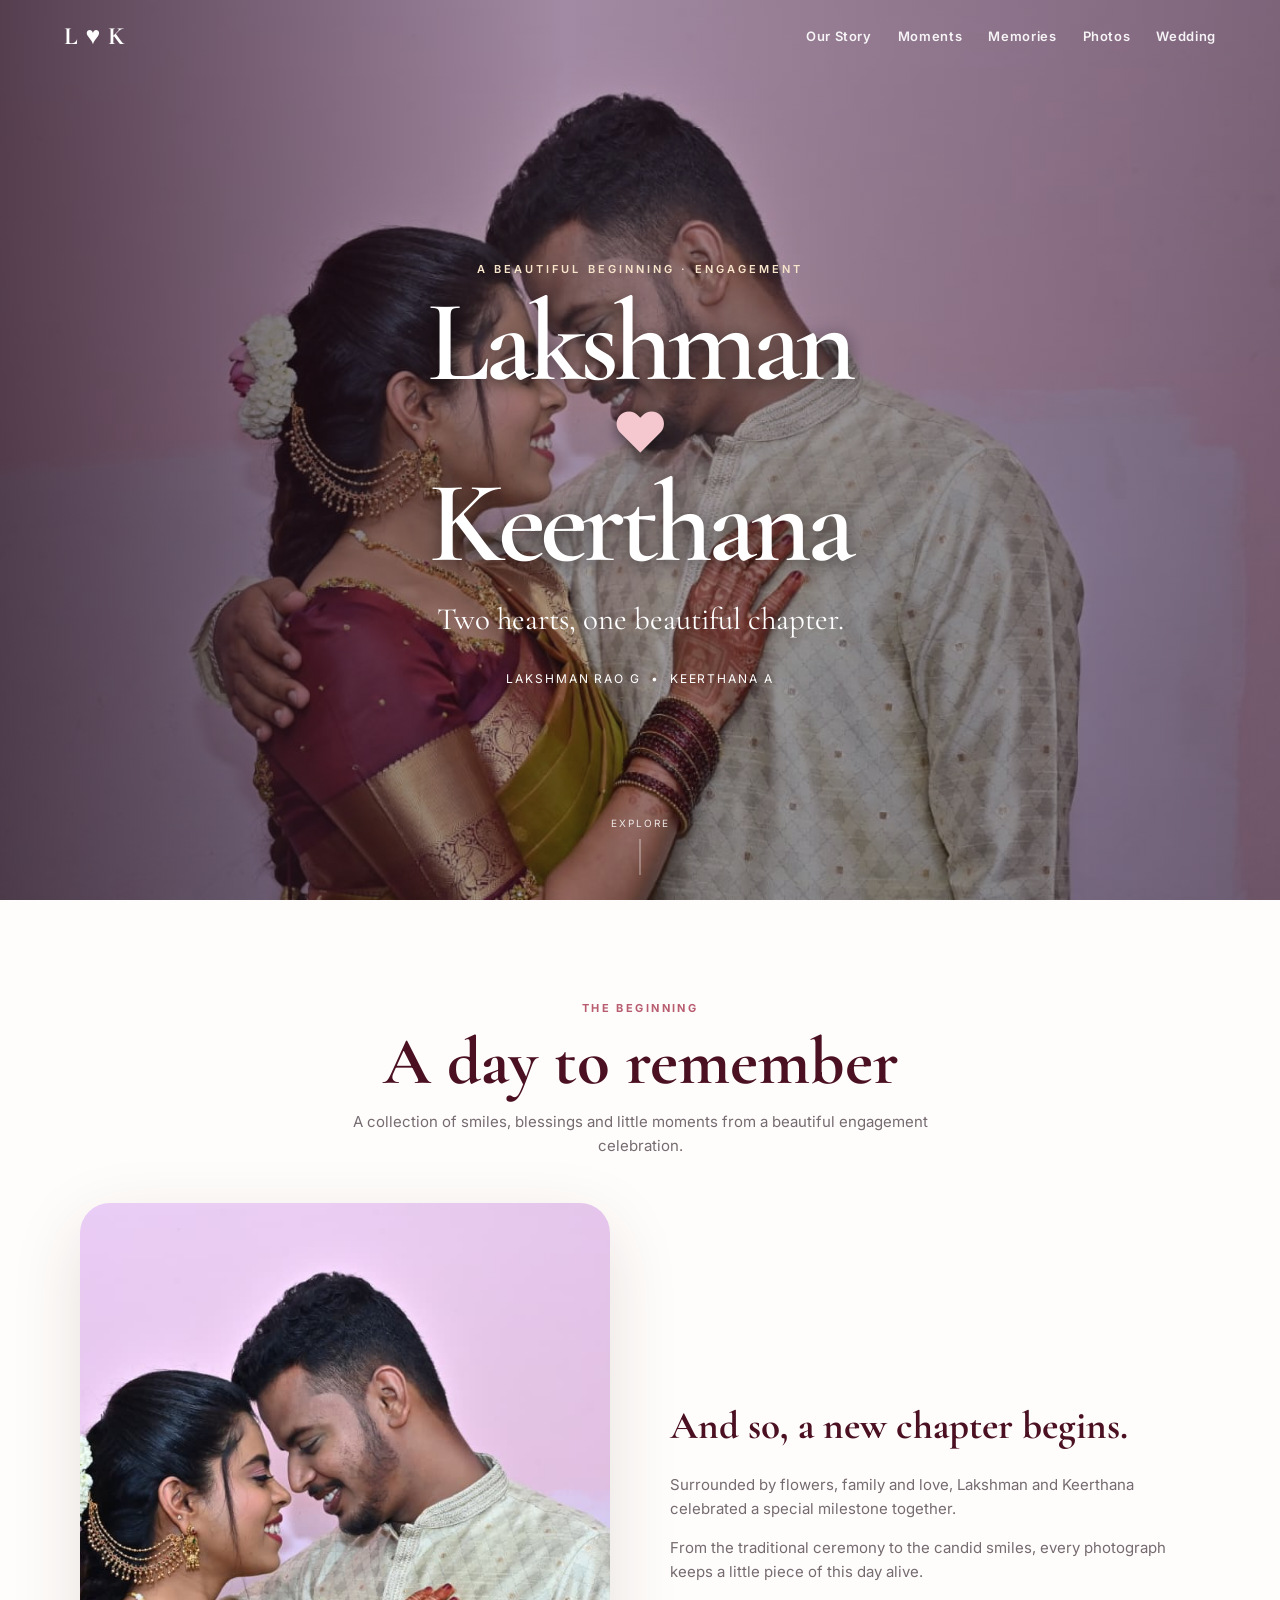
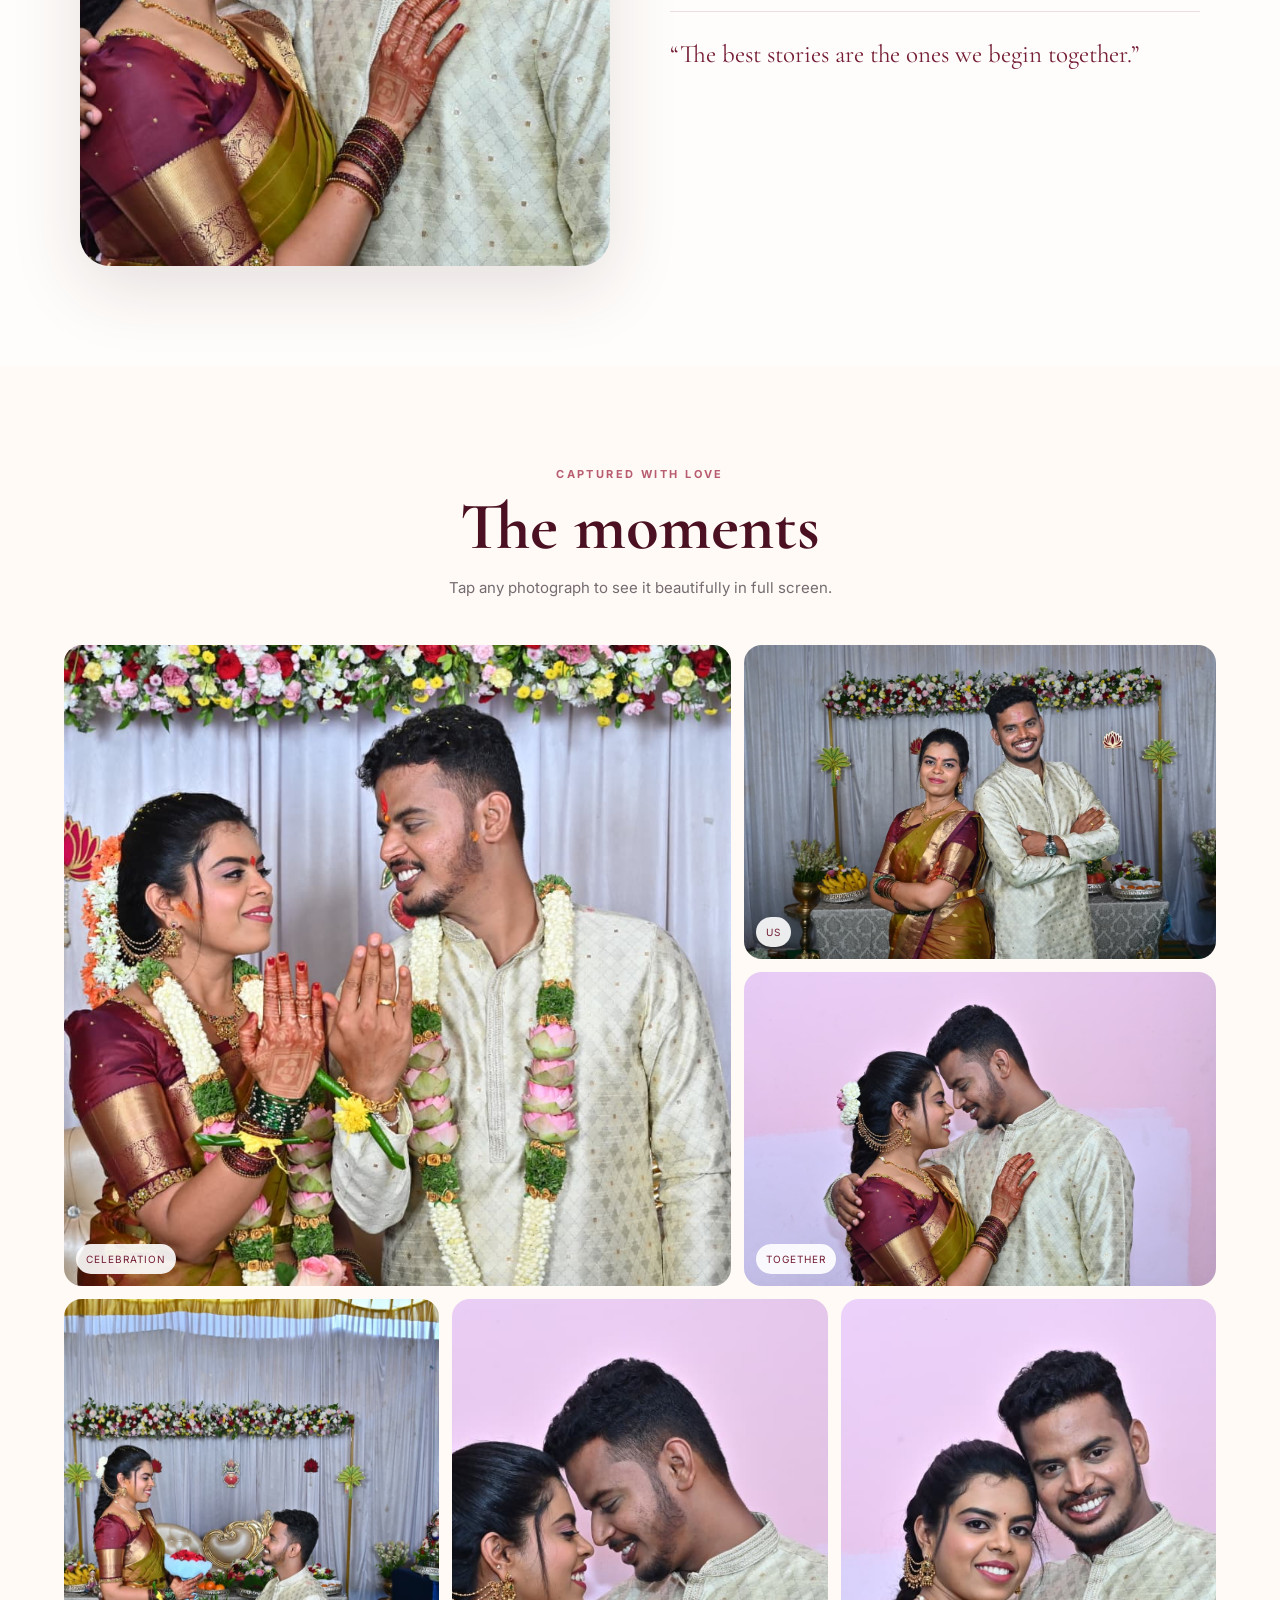
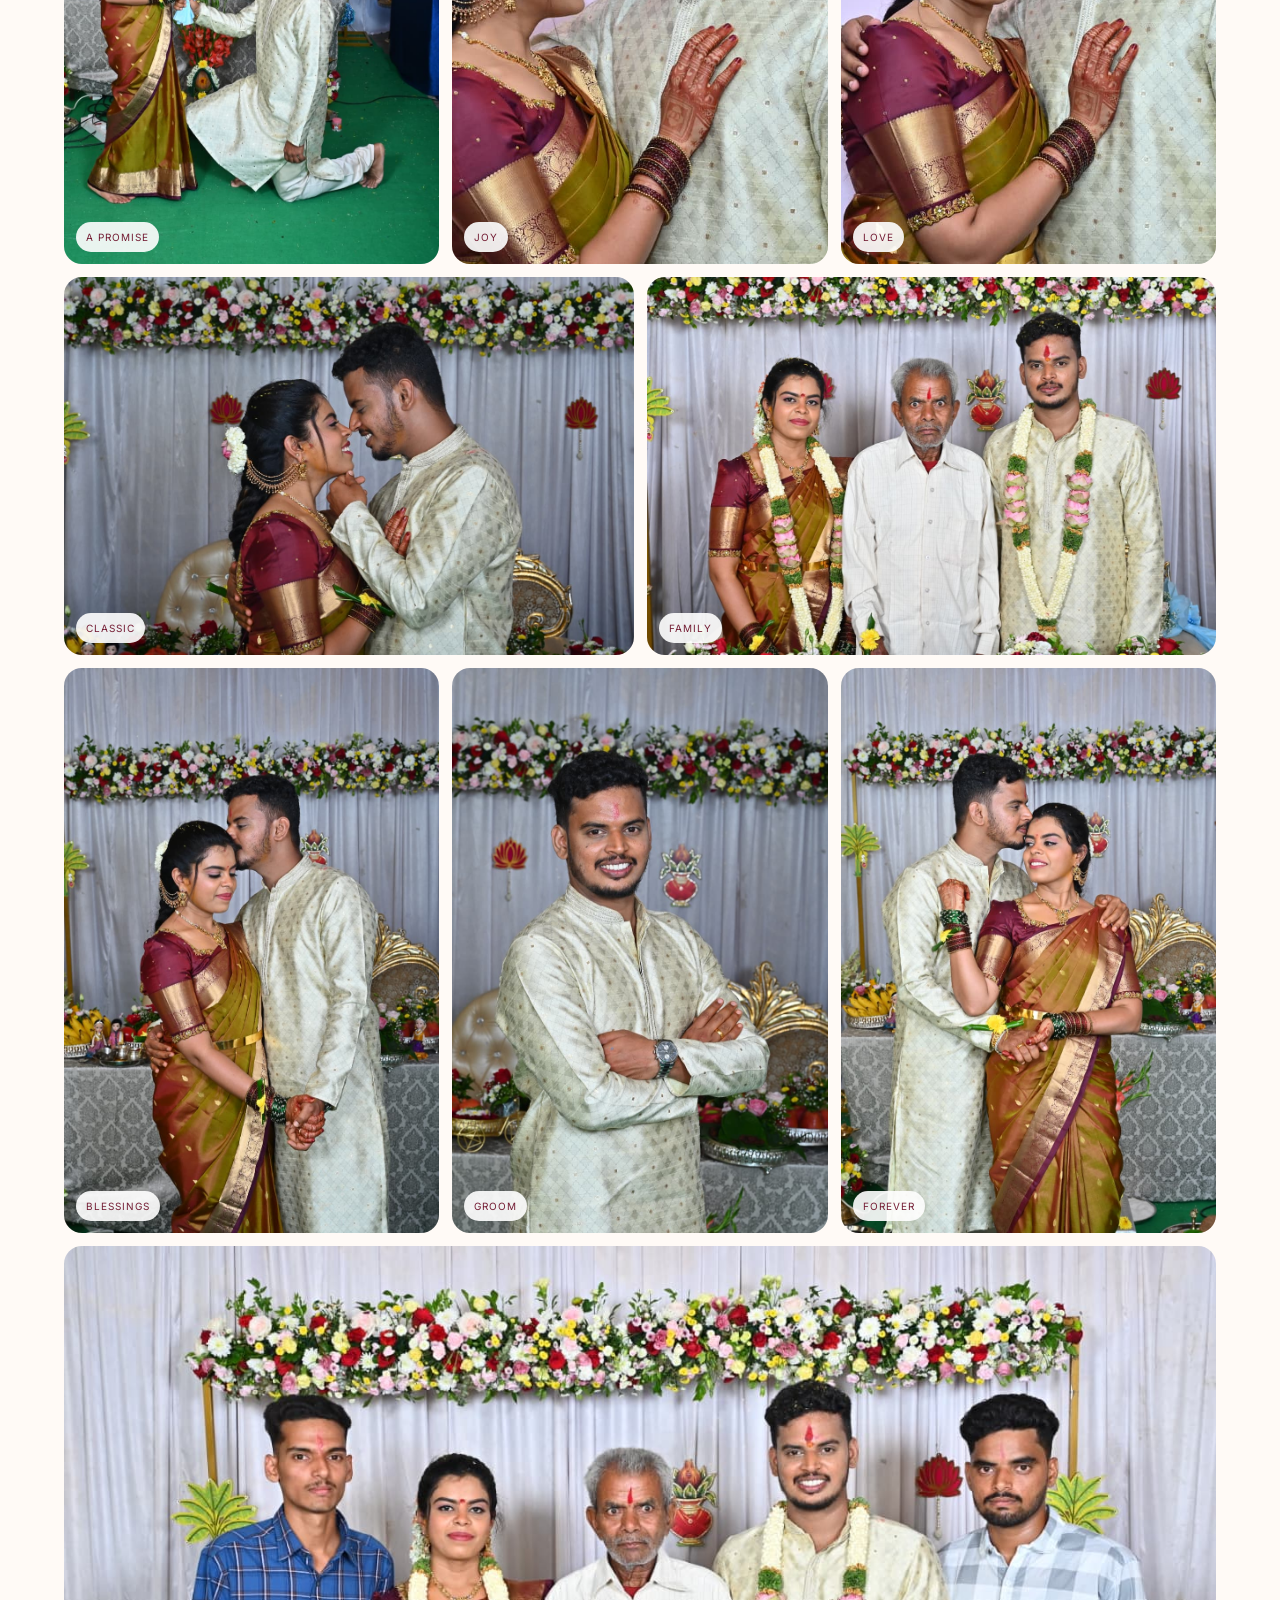
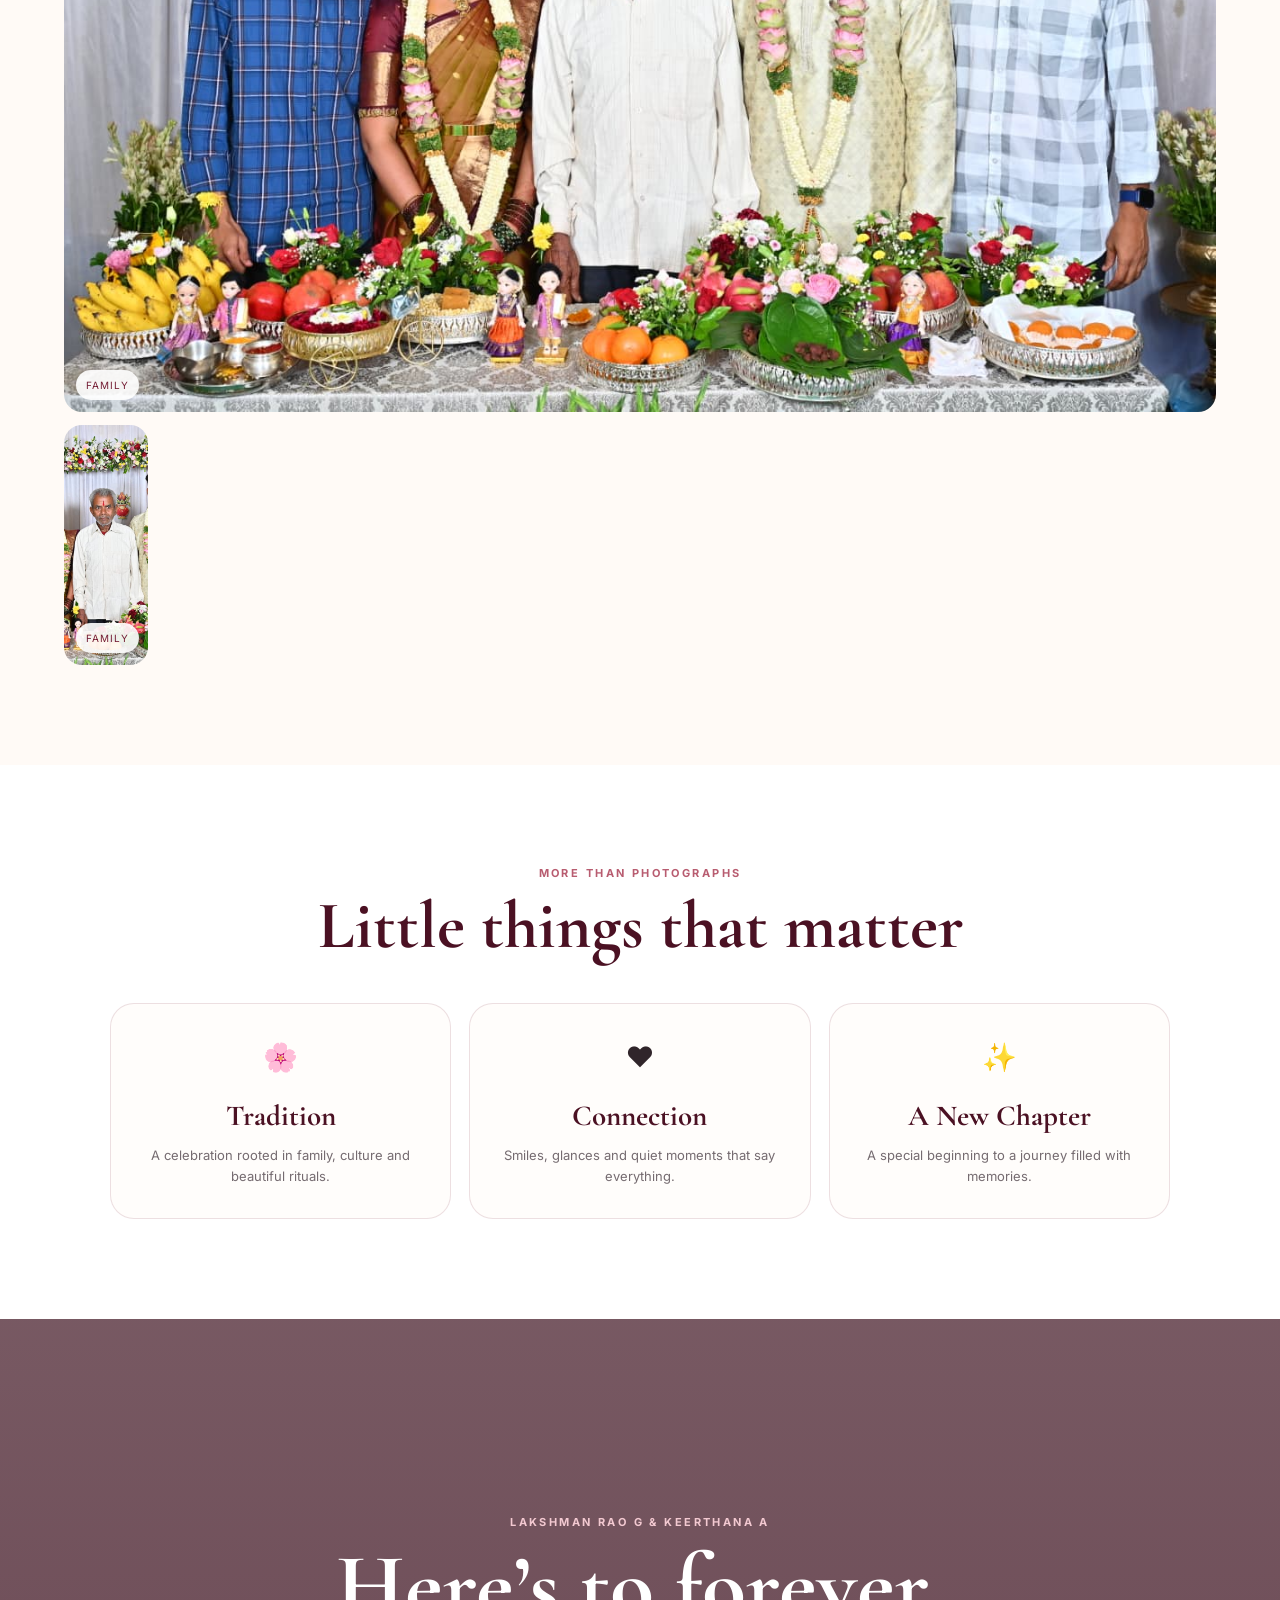
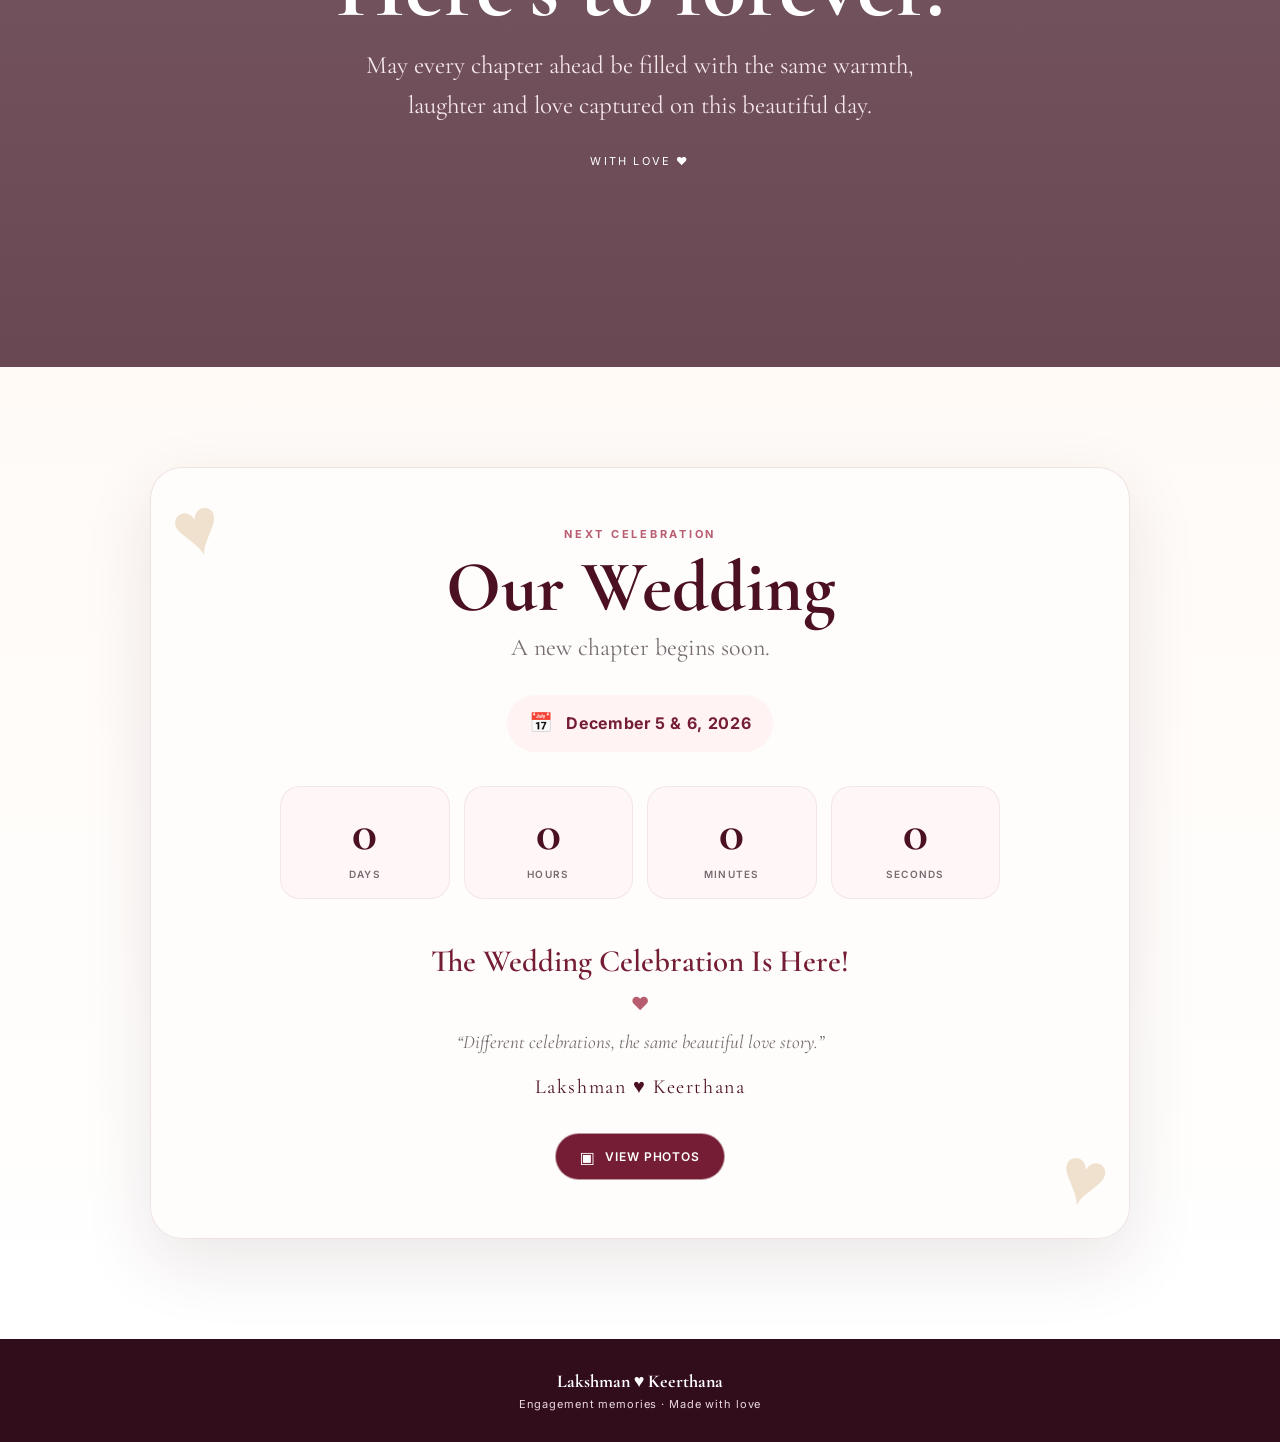
==== commit da8bfc66: "Update index.html" ====
--- a/index.html
+++ b/index.html
@@ -1762,9 +1762,16 @@
           <span class="tag">
             Family
           </span>
-
-
-          
+        </div>
+        <div class="photo reveal">
+          <img
+            src="images/engagement-stage.jpeg"
+            alt="Engagement stage"
+            loading="lazy"
+          >
+          <span class="tag">
+            Family
+          </span>
         </div>
 
       </div>
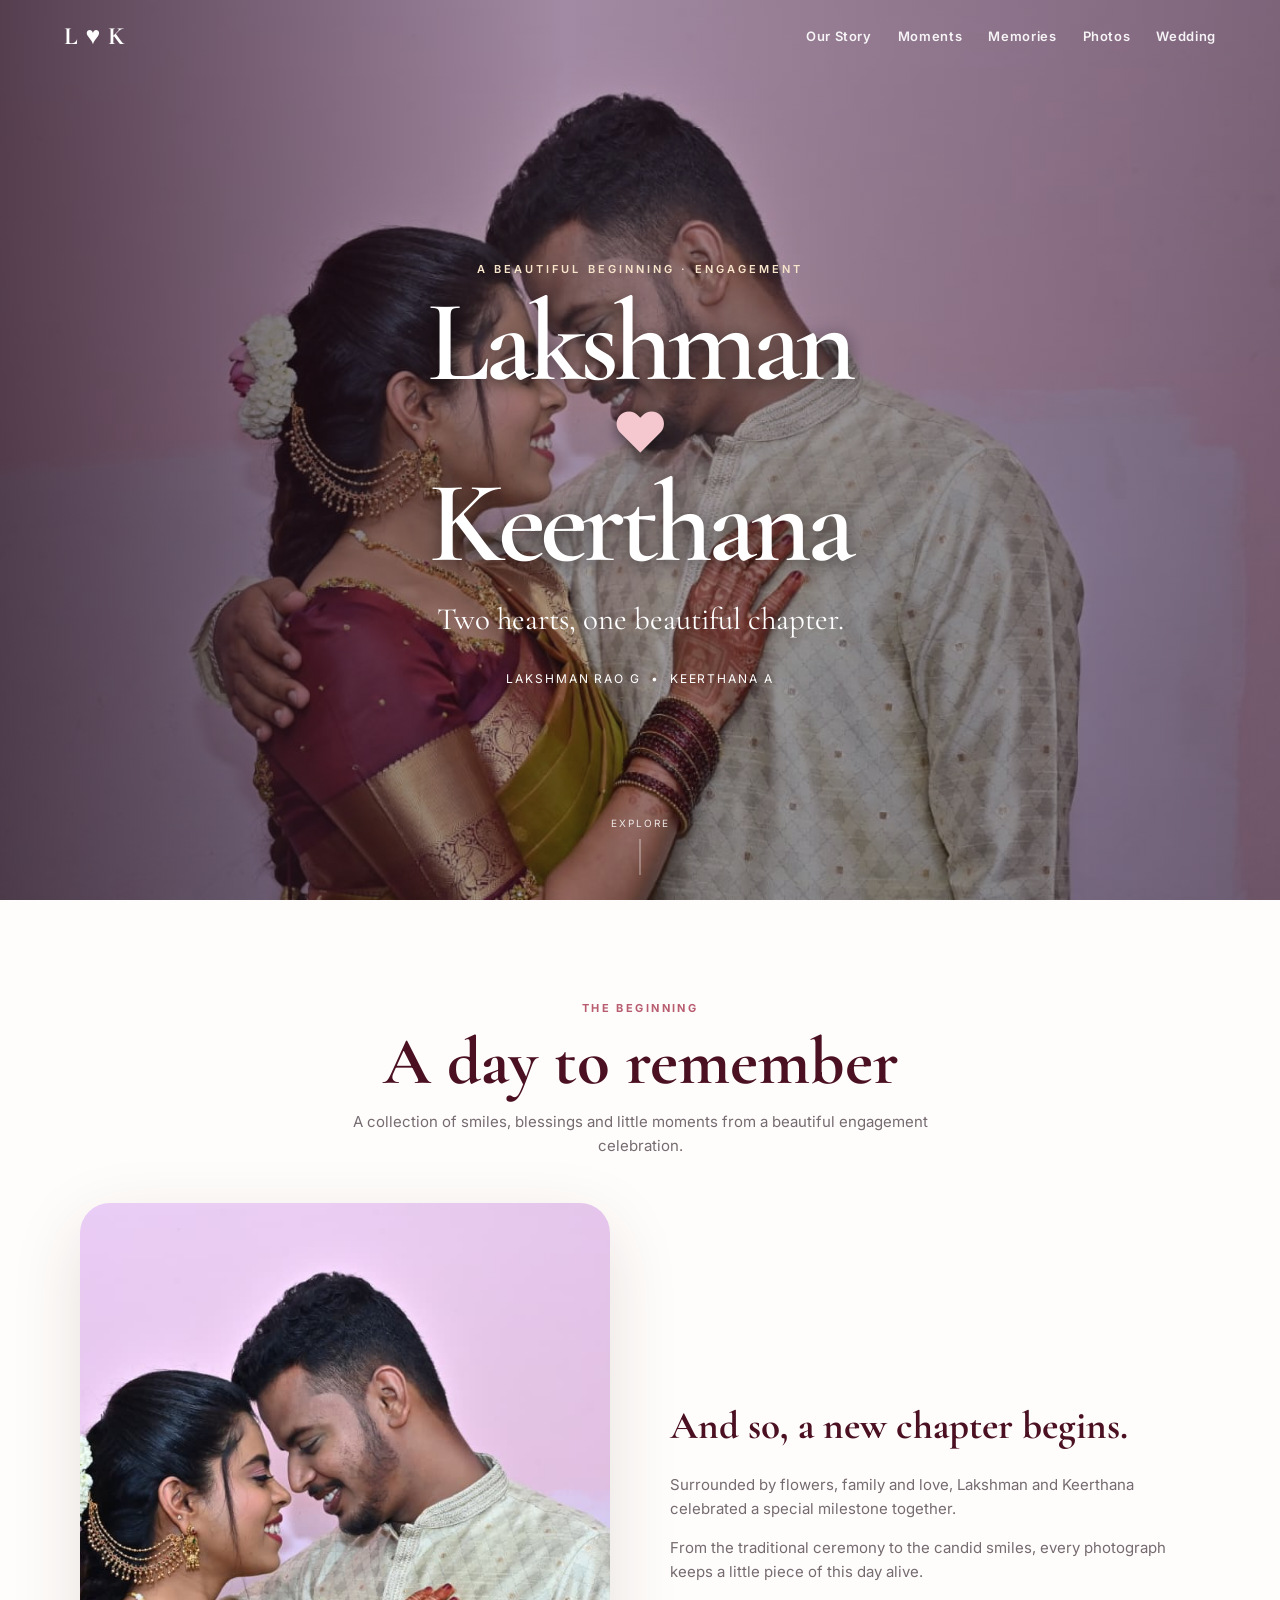
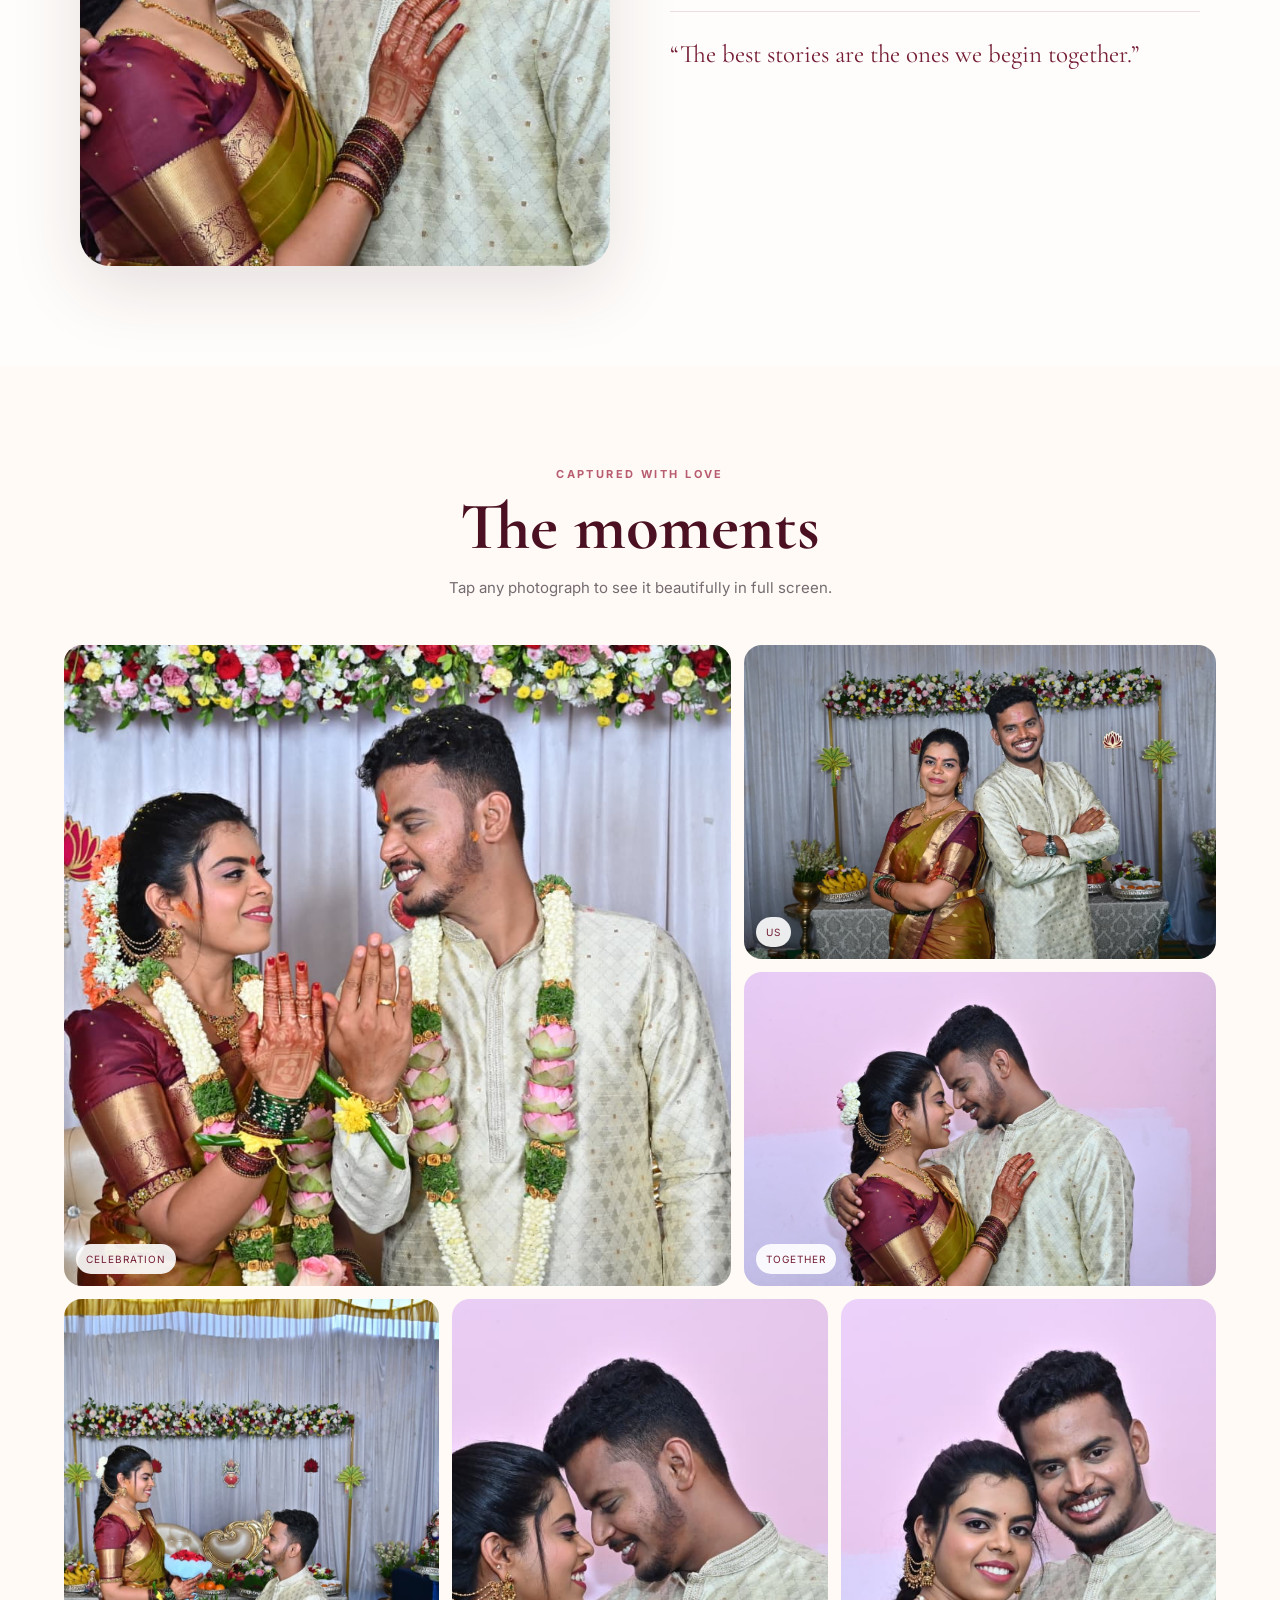
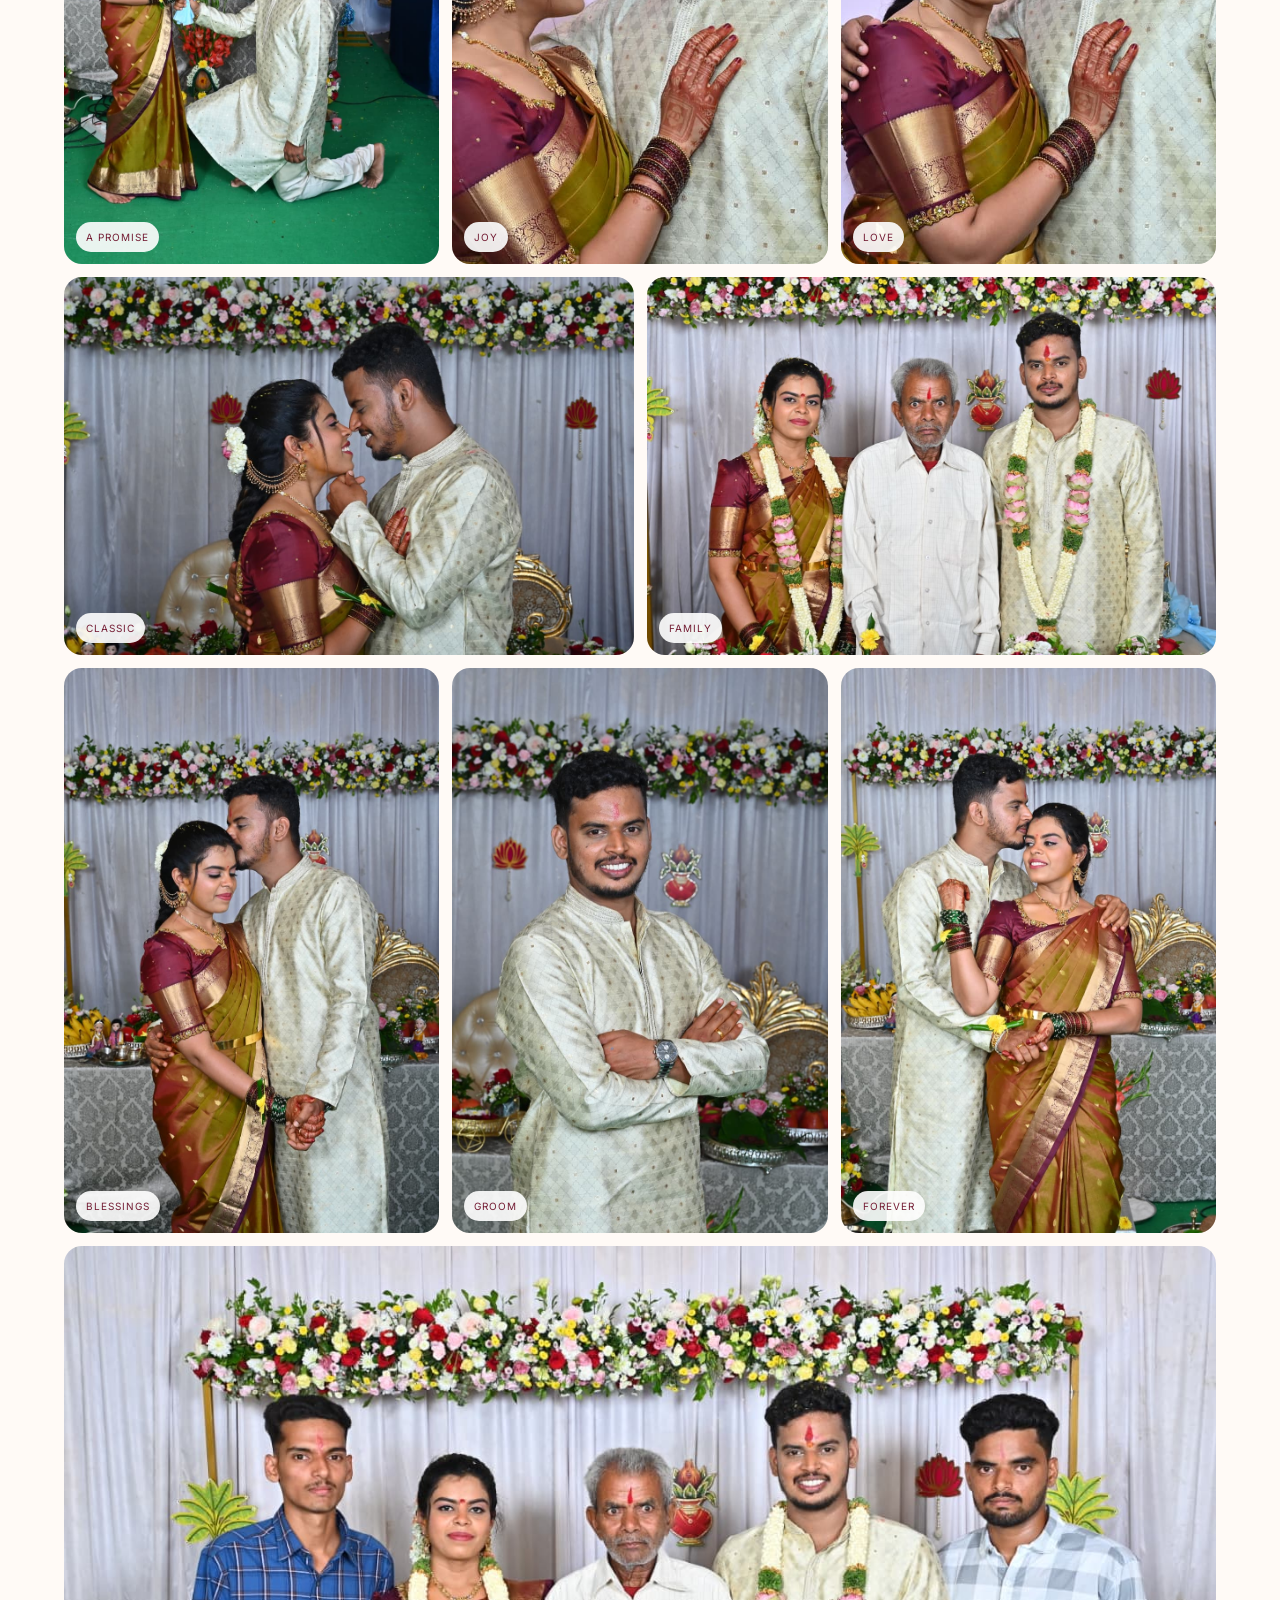
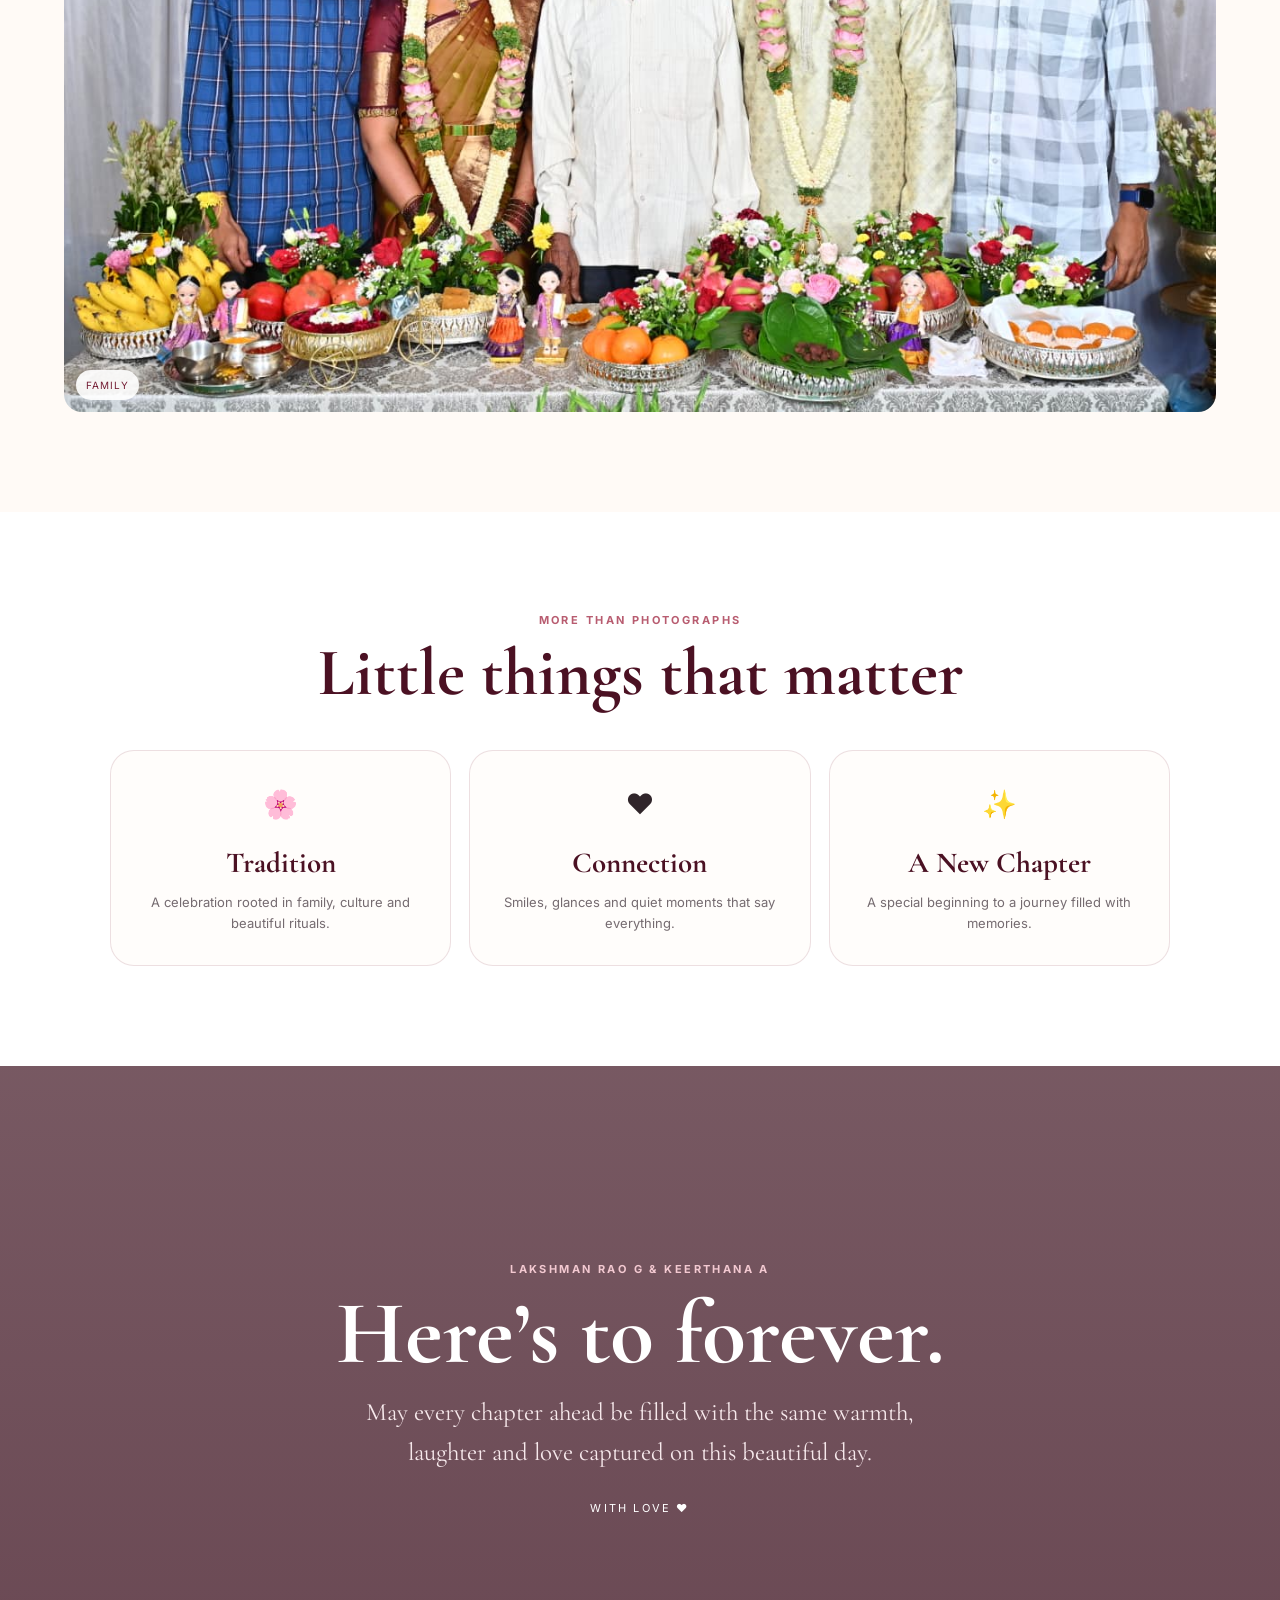
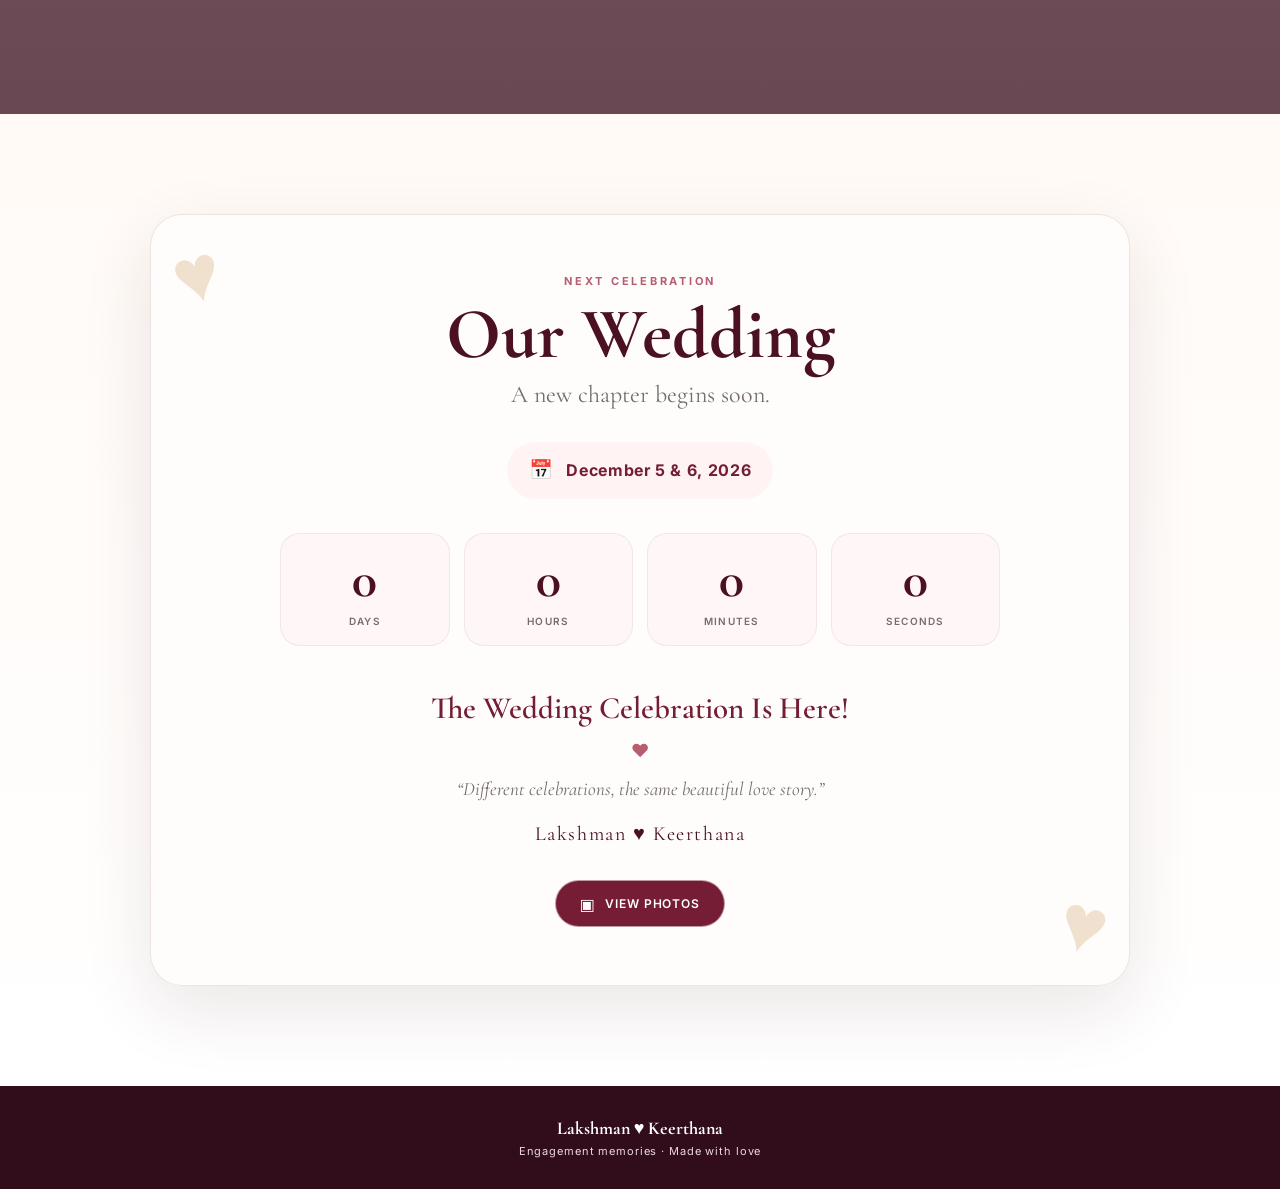
==== commit 5e8e7333: "Update index.html" ====
--- a/index.html
+++ b/index.html
@@ -1763,17 +1763,6 @@
             Family
           </span>
         </div>
-        <div class="photo reveal">
-          <img
-            src="images/engagement-stage.jpeg"
-            alt="Engagement stage"
-            loading="lazy"
-          >
-          <span class="tag">
-            Family
-          </span>
-        </div>
-
       </div>
 
     </section>
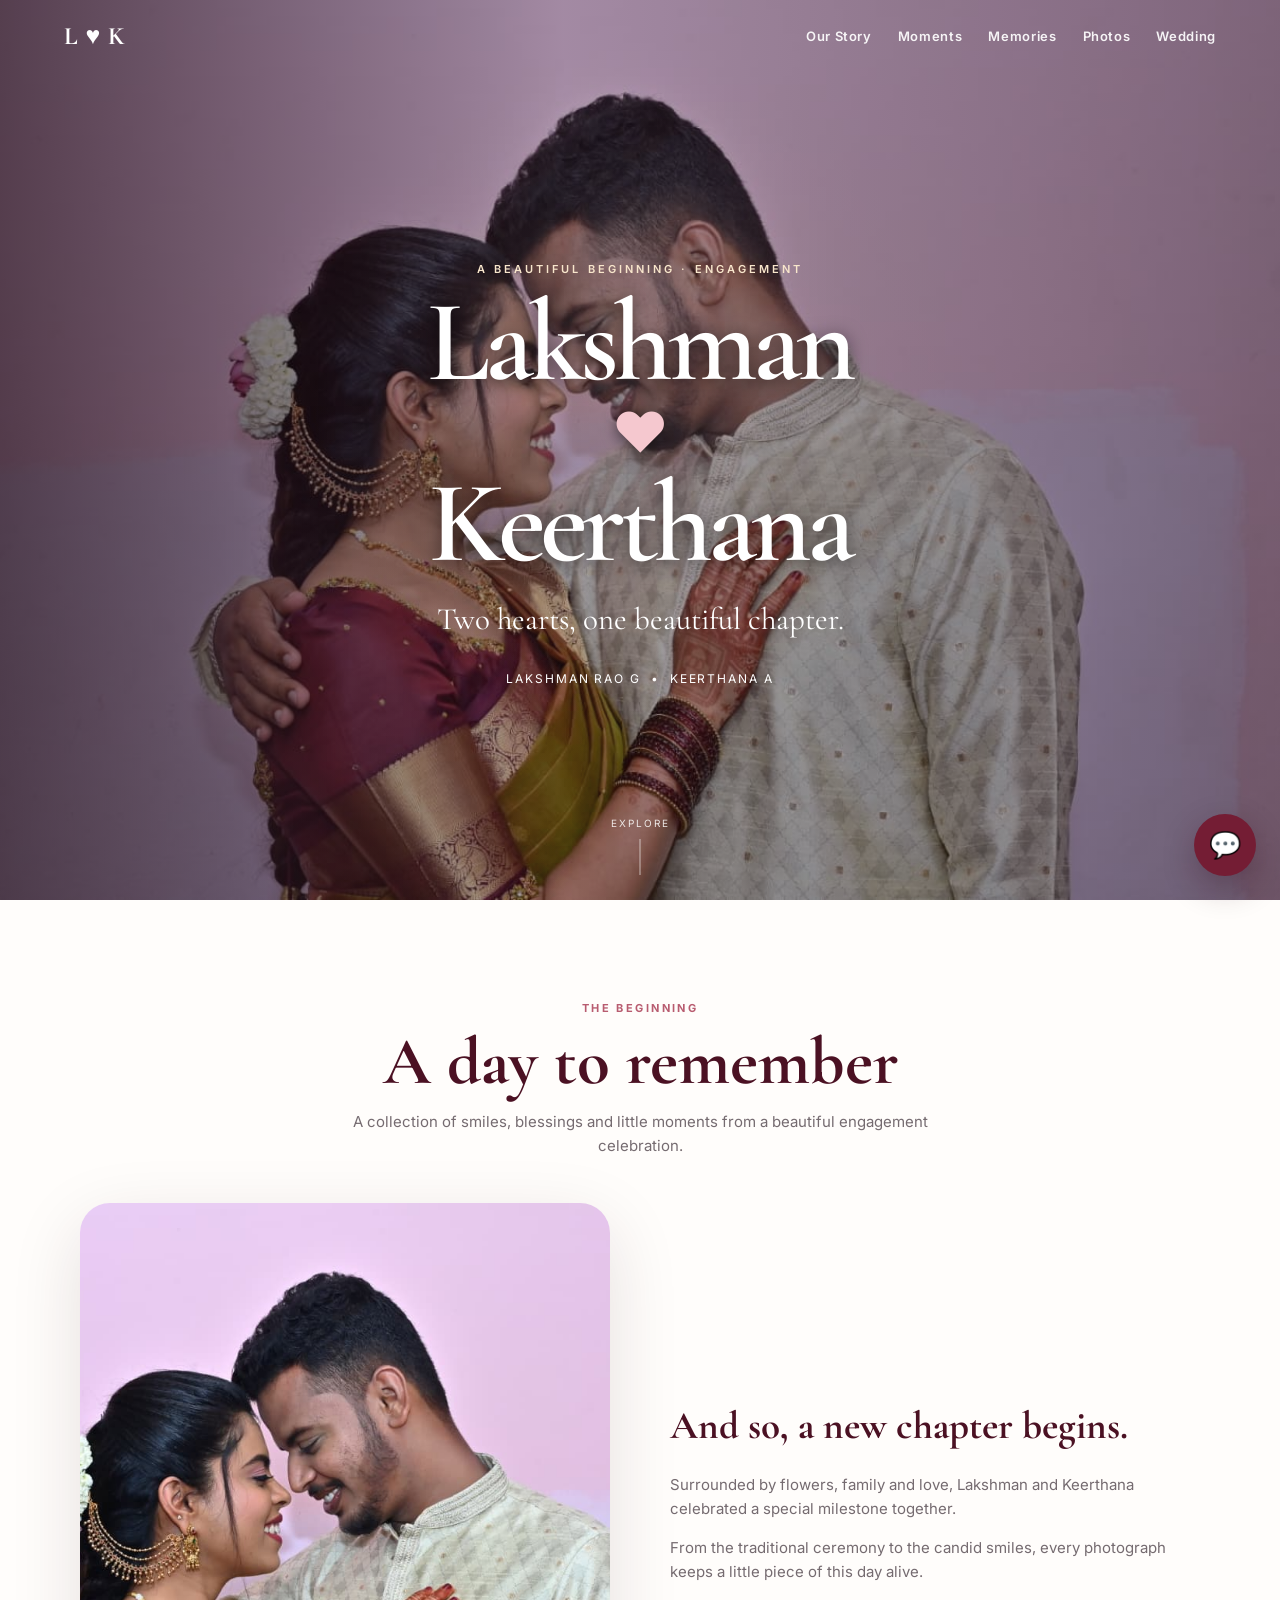
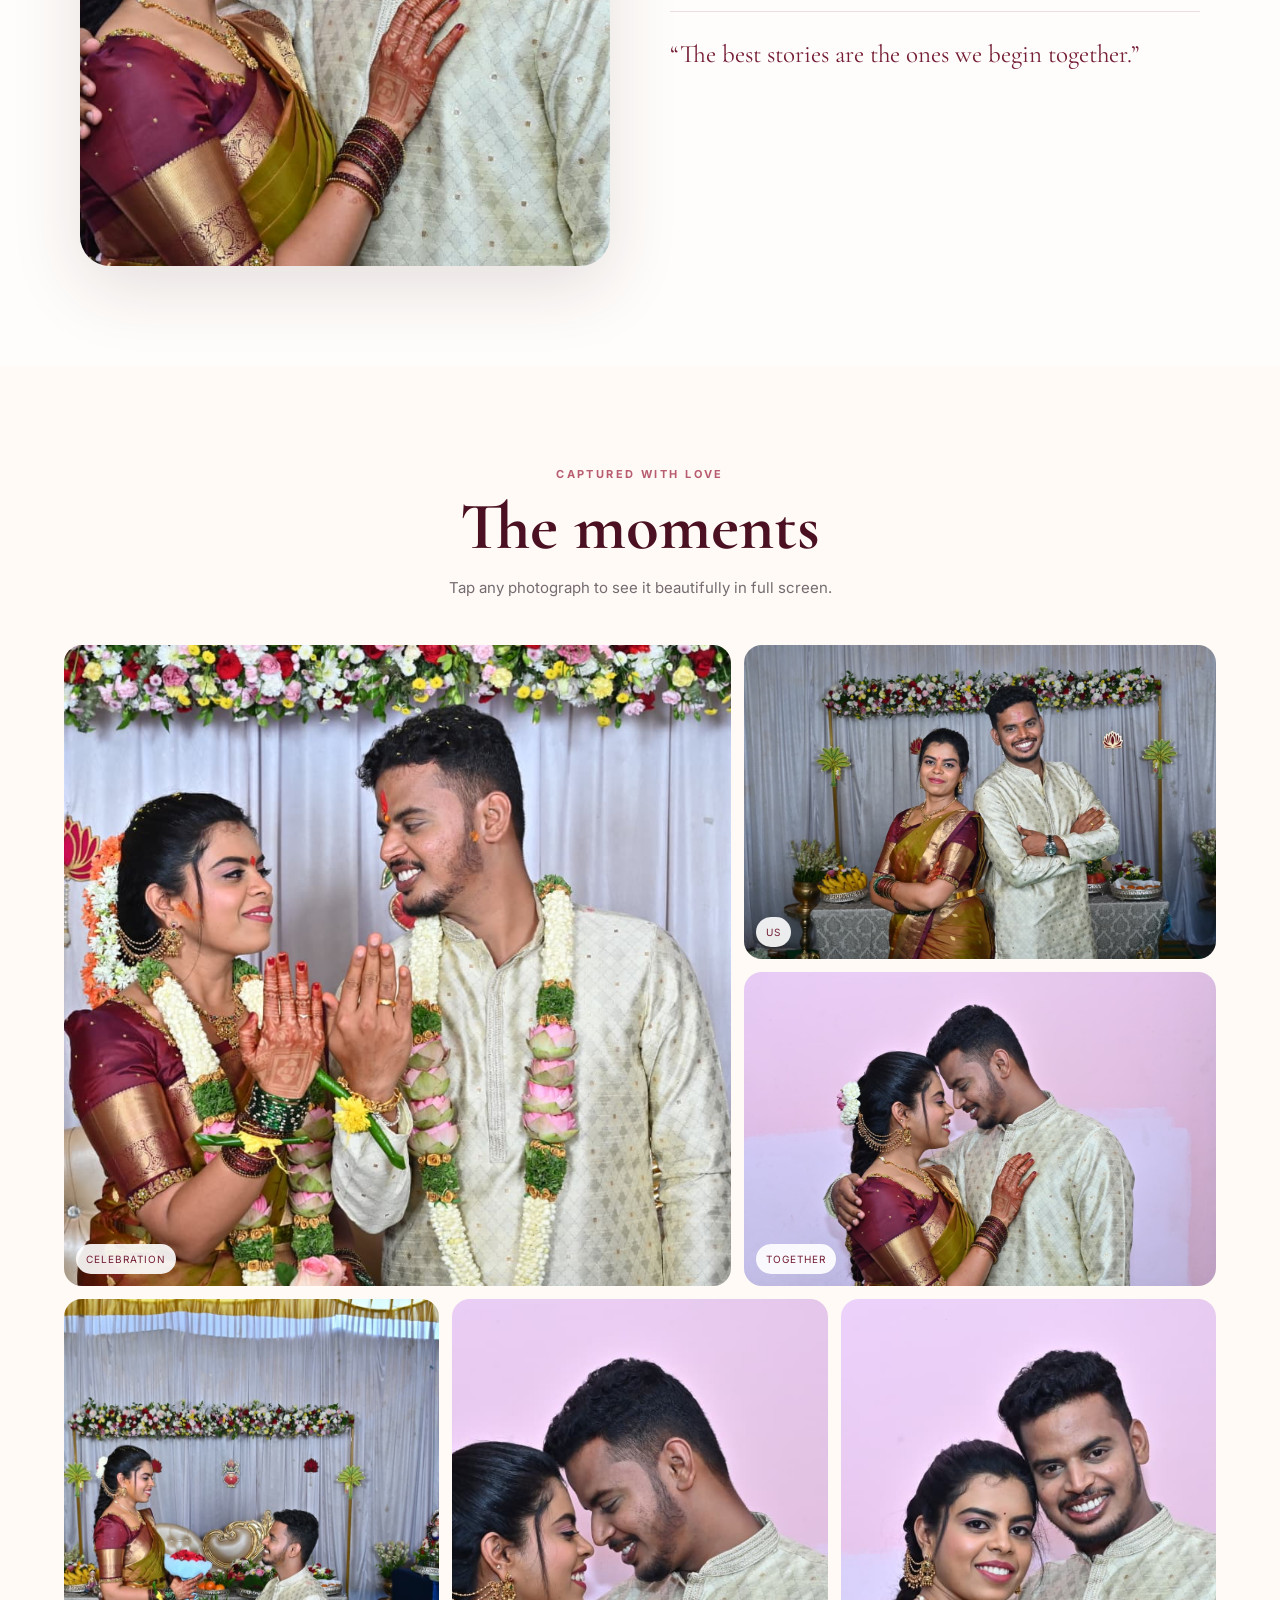
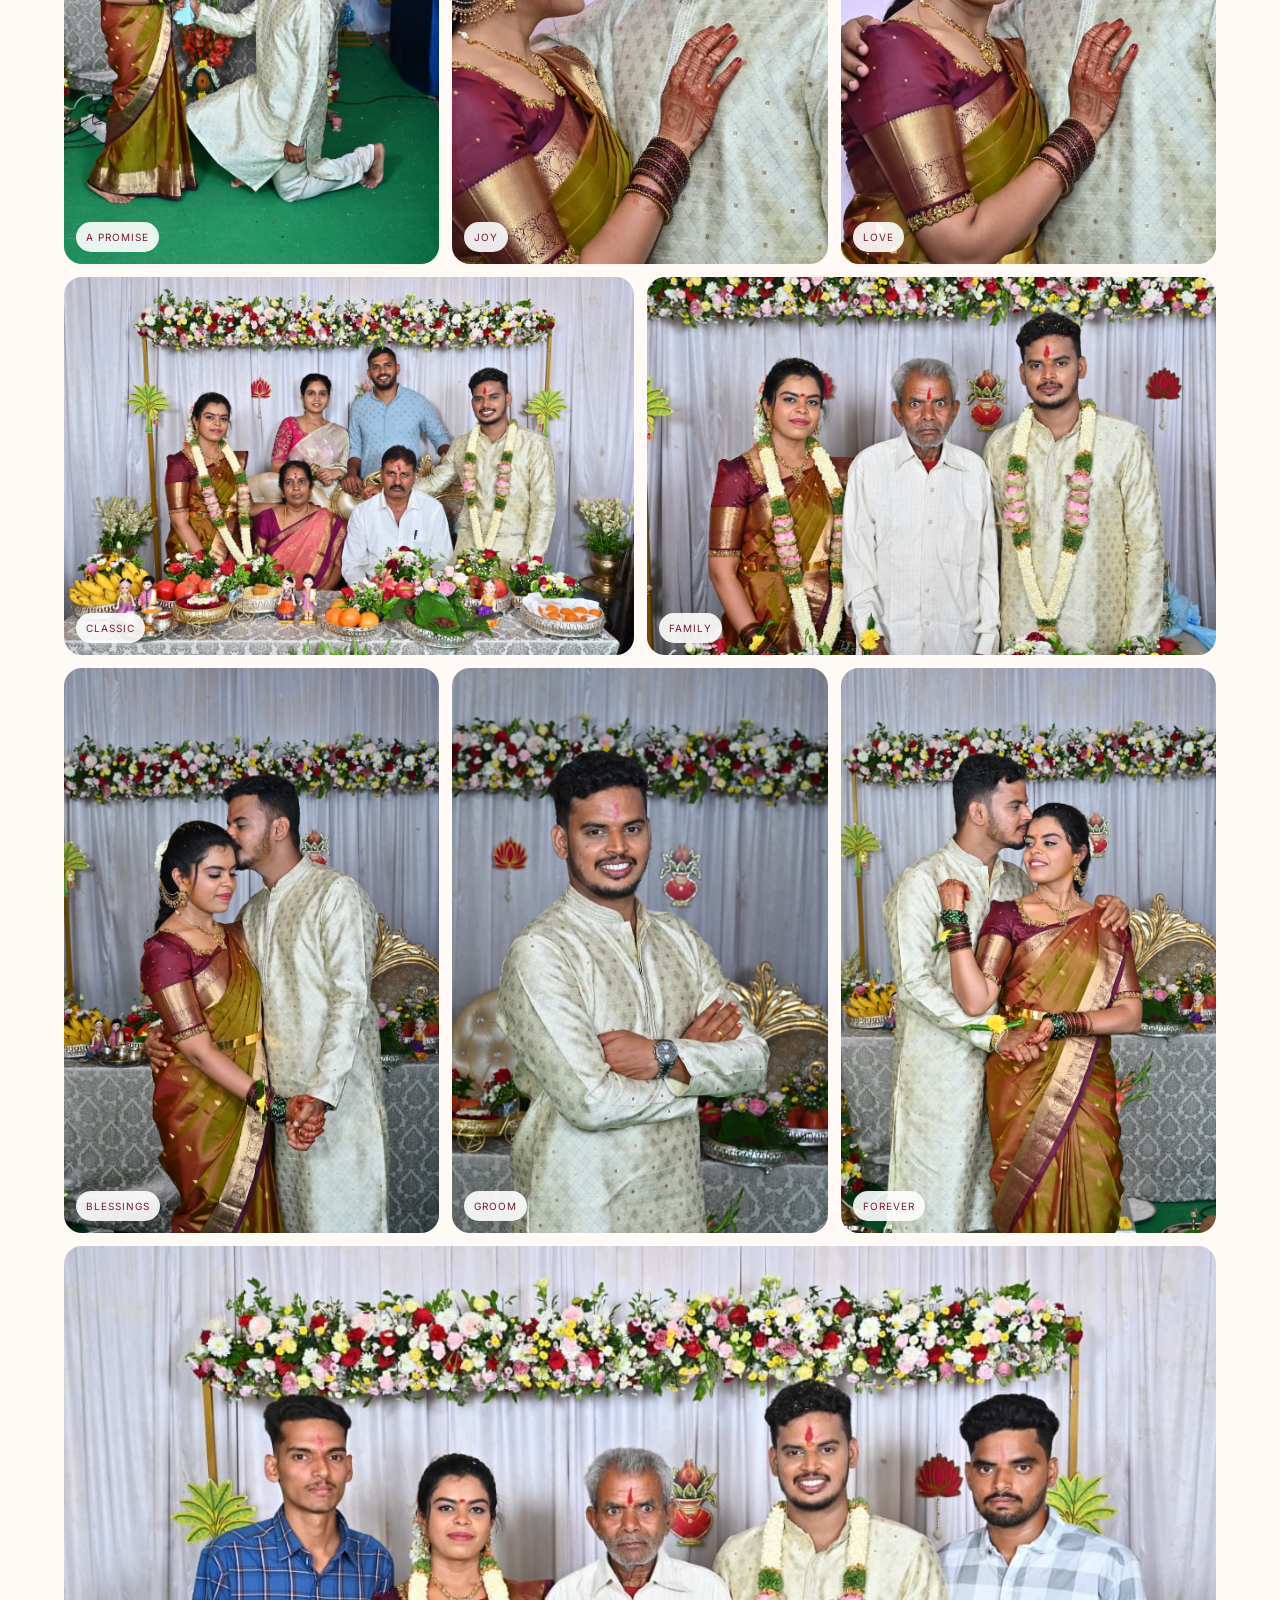
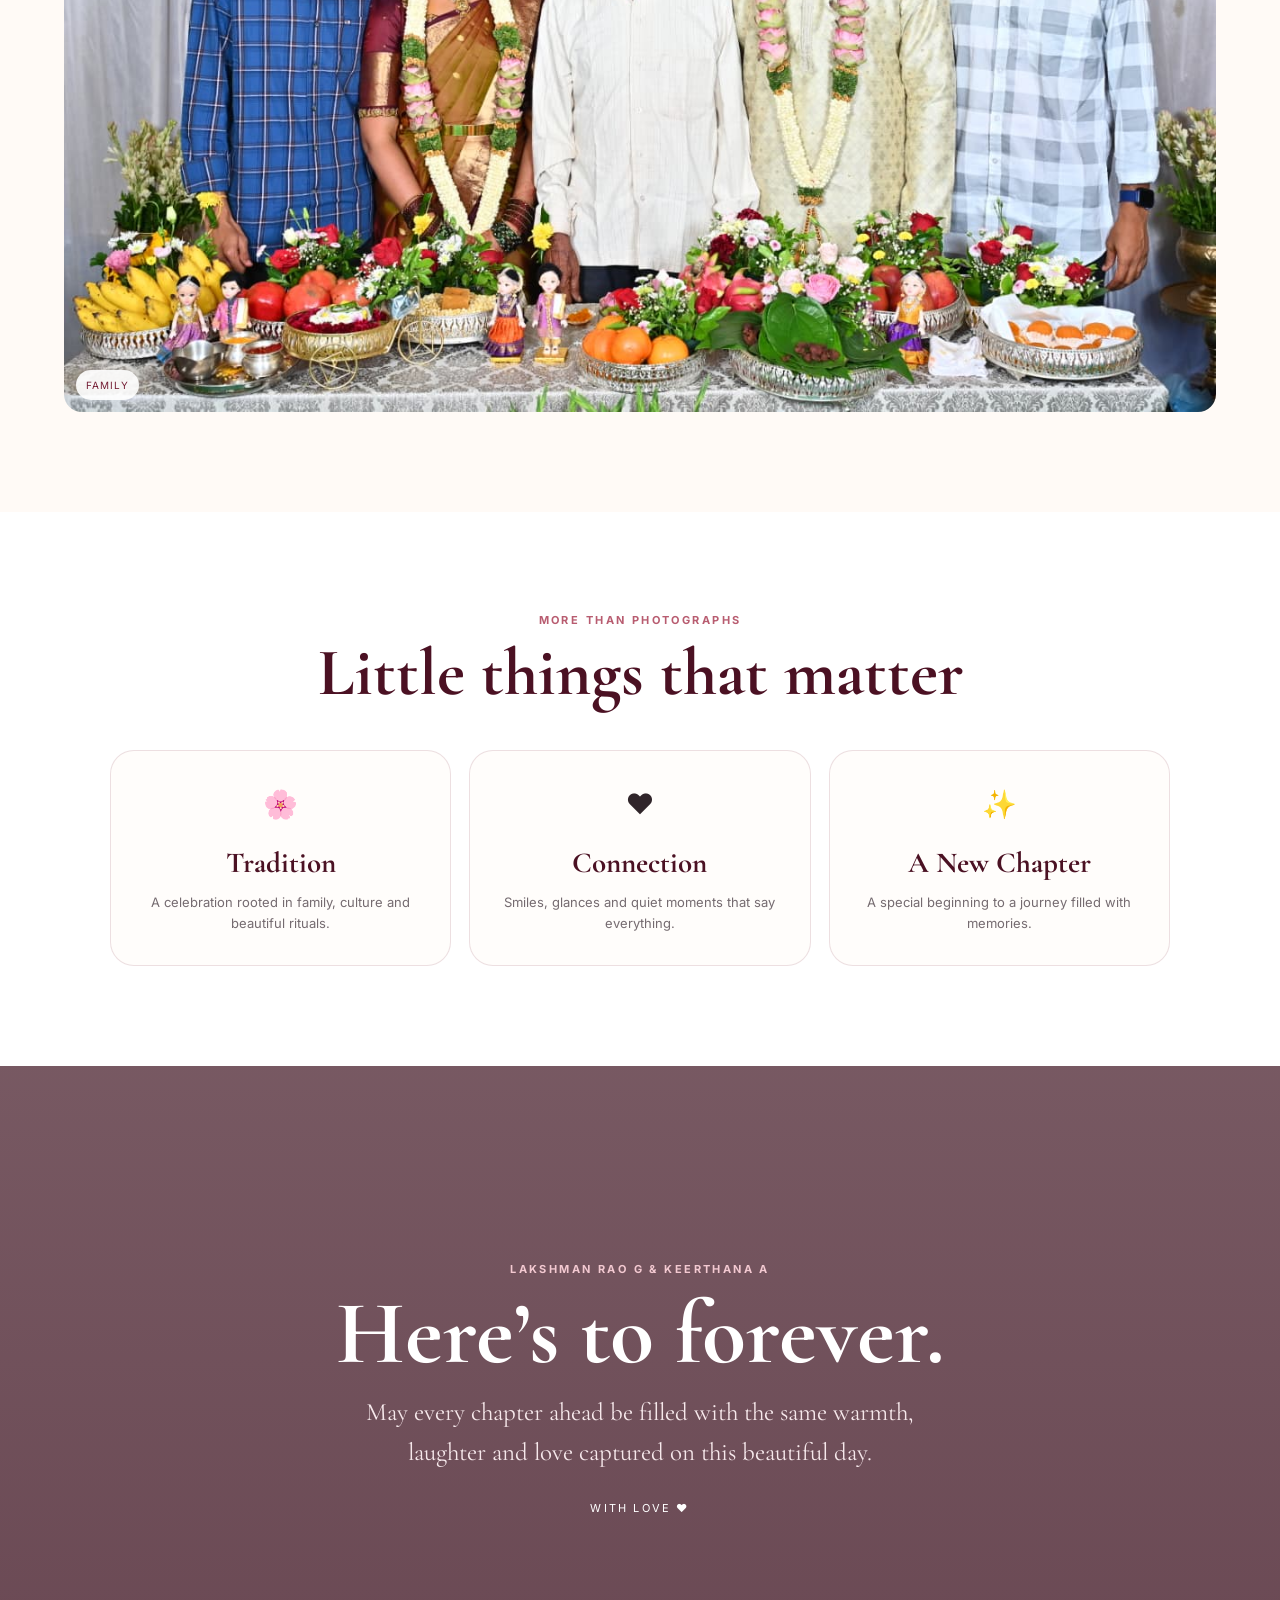
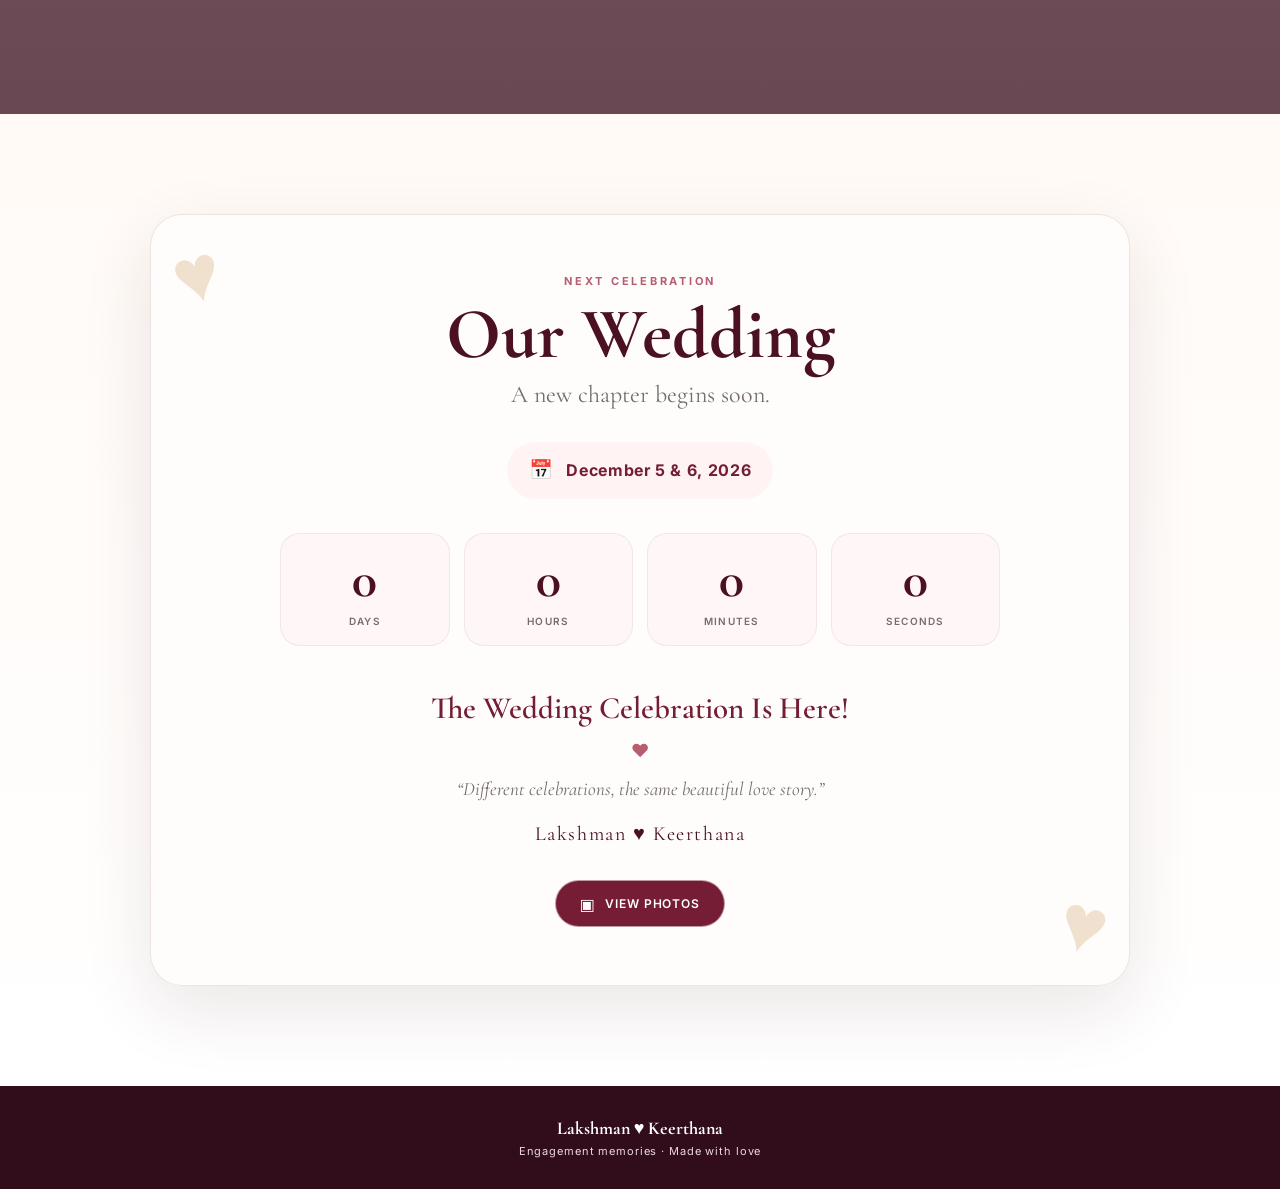
==== commit 6e063c18: "Update index.html" ====
--- a/index.html
+++ b/index.html
@@ -1404,6 +1404,161 @@
     }
 
   </style>
+
+<style>
+/* =========================
+   WEDDING ASSISTANT
+   Added without changing the existing design
+========================= */
+.wedding-chat-toggle{
+  position:fixed !important;
+  right:24px !important;
+  bottom:24px !important;
+  z-index:5000;
+  width:62px;
+  height:62px;
+  border:0;
+  border-radius:50%;
+  background:#741d34;
+  color:#fff;
+  font-size:26px;
+  cursor:pointer;
+  box-shadow:0 12px 32px rgba(50,10,25,.30);
+  transition:.25s ease;
+}
+.wedding-chat-toggle:hover{transform:translateY(-3px);box-shadow:0 16px 38px rgba(50,10,25,.36)}
+.wedding-chat-panel{
+  position:fixed !important;
+  right:24px !important;
+  bottom:98px !important;
+  z-index:4999;
+  width:380px;
+  max-width:calc(100vw - 30px);
+  height:570px;
+  display:none;
+  flex-direction:column;
+  overflow:hidden;
+  background:#fff;
+  border:1px solid rgba(116,29,52,.12);
+  border-radius:22px;
+  box-shadow:0 24px 70px rgba(45,10,25,.25);
+}
+.wedding-chat-panel.open{display:flex}
+.wedding-chat-head{
+  display:flex;
+  align-items:center;
+  justify-content:space-between;
+  padding:16px 18px;
+  background:#741d34;
+  color:#fff;
+}
+.wedding-chat-head strong{font-family:"Cormorant Garamond",Georgia,serif;font-size:21px}
+.wedding-chat-head small{display:block;font:11px Inter,system-ui,sans-serif;opacity:.82;margin-top:2px}
+.wedding-chat-close{
+  border:0;background:transparent;color:#fff;font-size:25px;cursor:pointer;
+}
+.wedding-chat-body{
+  flex:1;
+  overflow-y:auto;
+  padding:14px;
+  background:#fffaf6;
+}
+.wedding-chat-msg{
+  max-width:88%;
+  margin:7px 0;
+  padding:10px 13px;
+  border-radius:15px;
+  font:14px/1.5 Inter,system-ui,sans-serif;
+  white-space:pre-wrap;
+}
+.wedding-chat-msg.bot{
+  background:#fff;
+  border:1px solid rgba(116,29,52,.10);
+  color:#3a2330;
+}
+.wedding-chat-msg.user{
+  margin-left:auto;
+  background:#741d34;
+  color:#fff;
+}
+.wedding-chat-photo-grid{
+  display:grid;
+  grid-template-columns:repeat(2,1fr);
+  gap:8px;
+  margin-top:10px;
+}
+.wedding-chat-photo-card{
+  overflow:hidden;
+  border-radius:11px;
+  background:#f6edf0;
+  border:1px solid rgba(116,29,52,.08);
+}
+.wedding-chat-photo-card img{
+  width:100%;
+  aspect-ratio:1/1;
+  object-fit:cover;
+  cursor:pointer;
+}
+.wedding-chat-photo-actions{
+  display:flex;
+  justify-content:center;
+  padding:6px;
+}
+.wedding-chat-photo-actions a{
+  color:#741d34;
+  font:600 11px Inter,system-ui,sans-serif;
+  text-decoration:none;
+}
+.wedding-chat-quick{
+  display:flex;
+  gap:6px;
+  overflow-x:auto;
+  padding:8px 10px;
+  background:#fff;
+  border-top:1px solid #eee;
+}
+.wedding-chat-quick button{
+  flex:0 0 auto;
+  border:1px solid #ead2dc;
+  background:#fff7f8;
+  color:#741d34;
+  border-radius:18px;
+  padding:7px 10px;
+  font:600 11px Inter,system-ui,sans-serif;
+  cursor:pointer;
+}
+.wedding-chat-input{
+  display:flex;
+  gap:8px;
+  padding:10px;
+  background:#fff;
+  border-top:1px solid #eee;
+}
+.wedding-chat-input input{
+  min-width:0;
+  flex:1;
+  border:1px solid #ddd;
+  border-radius:22px;
+  padding:10px 13px;
+  outline:none;
+  font:14px Inter,system-ui,sans-serif;
+}
+.wedding-chat-input button{
+  border:0;
+  background:#741d34;
+  color:#fff;
+  border-radius:22px;
+  padding:0 16px;
+  font:600 13px Inter,system-ui,sans-serif;
+  cursor:pointer;
+}
+@media(max-width:600px){
+  .wedding-chat-toggle{right:15px;bottom:15px;width:58px;height:58px}
+  .wedding-chat-panel{right:10px;bottom:84px;width:calc(100vw - 20px);height:70vh;border-radius:19px}
+}
+
+</style>
+
 </head>
 
 
@@ -2265,5 +2420,355 @@
 
   </script>
 
+
+<!-- =========================
+     WEDDING ASSISTANT
+========================= -->
+<button class="wedding-chat-toggle" id="weddingChatToggle" aria-label="Open Wedding Assistant">💬</button>
+
+<div class="wedding-chat-panel" id="weddingChatPanel" aria-label="Wedding Assistant">
+  <div class="wedding-chat-head">
+    <div>
+      <strong>Wedding Assistant 💍</strong>
+      <small>Lakshman ♥ Keerthana</small>
+    </div>
+    <button class="wedding-chat-close" id="weddingChatClose" aria-label="Close chat">×</button>
+  </div>
+
+  <div class="wedding-chat-body" id="weddingChatBody"></div>
+
+  <div class="wedding-chat-quick">
+    <button data-chat-question="Show me couple photos">Couple Photos</button>
+    <button data-chat-question="Show bride photos">Bride</button>
+    <button data-chat-question="Show groom photos">Groom</button>
+    <button data-chat-question="Show bride family photos">Bride Family</button>
+    <button data-chat-question="Show groom family photos">Groom Family</button>
+  </div>
+
+  <div class="wedding-chat-input">
+    <input id="weddingChatInput" type="text" placeholder="Ask about the couple or photos..." autocomplete="off">
+    <button id="weddingChatSend">Send</button>
+  </div>
+</div>
+
+
+<script>
+/* =========================================================
+   WEDDING ASSISTANT
+   Knowledge is intentionally based on the wedding details
+   supplied for this website.
+========================================================= */
+(function(){
+
+  const weddingAssistantData = {
+    groom: "Lakshman",
+    bride: "Keerthana",
+    couple: "Lakshman & Keerthana",
+    engagementDate: "September 6, 2026",
+    weddingDate: "December 5 & 6, 2026",
+
+    // Photo training / categories — exact image paths
+    couplePhotos: [
+      "images/024.jpg", "images/026.jpg",
+      "images/088.jpg", "images/090.jpg"
+    ],
+    bridePhotos: [
+      "images/285.jpg", "images/289.jpg"
+    ],
+    groomPhotos: [
+      "images/264.jpg", "images/268.jpg"
+    ],
+    brideFamilyPhotos: [
+      "images/149.jpg", "images/150.jpg"
+    ],
+    groomFamilyPhotos: [
+      "images/115.jpg", "images/175.jpg"
+    ]
+  };
+
+  const chatToggle = document.getElementById("weddingChatToggle");
+  const chatPanel = document.getElementById("weddingChatPanel");
+  const chatClose = document.getElementById("weddingChatClose");
+  const chatBody = document.getElementById("weddingChatBody");
+  const chatInput = document.getElementById("weddingChatInput");
+  const chatSend = document.getElementById("weddingChatSend");
+
+  if(!chatToggle || !chatPanel || !chatBody) return;
+
+  function normalize(text){
+    return text
+      .toLowerCase()
+      .replace(/[?!.,'"`]/g," ")
+      .replace(/\s+/g," ")
+      .trim();
+  }
+
+  function hasAny(text, words){
+    return words.some(word => text.includes(word));
+  }
+
+  function addTextMessage(text, type="bot"){
+    const message = document.createElement("div");
+    message.className = "wedding-chat-msg " + type;
+    message.textContent = text;
+    chatBody.appendChild(message);
+    chatBody.scrollTop = chatBody.scrollHeight;
+  }
+
+  function photoPath(number){
+    // The training data can use the exact path, e.g. images/024.jpg.
+    // Keep compatibility with simple numbers too.
+    if(String(number).startsWith("images/")) return String(number);
+    return "images/" + String(number).padStart(3,"0") + ".jpg";
+  }
+
+  function showPhotos(title, numbers){
+    const message = document.createElement("div");
+    message.className = "wedding-chat-msg bot";
+
+    const titleElement = document.createElement("div");
+    titleElement.textContent = title;
+    message.appendChild(titleElement);
+
+    const grid = document.createElement("div");
+    grid.className = "wedding-chat-photo-grid";
+
+    numbers.forEach(number => {
+      const path = photoPath(number);
+
+      const card = document.createElement("div");
+      card.className = "wedding-chat-photo-card";
+
+      const image = document.createElement("img");
+      image.src = path;
+      image.alt = "Wedding photo";
+      image.loading = "lazy";
+      image.decoding = "async";
+
+      /* Show it inside the chatbot. Clicking opens the photo
+         using the existing page lightbox when available. */
+      image.addEventListener("click", function(){
+        if(typeof window.openLightbox === "function"){
+          const allPhotos = Array.from(
+            {length:314},
+            (_,i) => "images/" + String(i + 13).padStart(3,"0") + ".jpg"
+          );
+          const index = allPhotos.indexOf(path);
+          if(index !== -1) window.openLightbox(index);
+        } else if(typeof window.openBox === "function"){
+          const homePhotos = Array.from(
+            document.querySelectorAll(".gallery-grid .photo img")
+          ).map(img => img.getAttribute("src"));
+          const index = homePhotos.indexOf(path);
+          if(index !== -1) window.openBox(index);
+        }
+      });
+
+      const actions = document.createElement("div");
+      actions.className = "wedding-chat-photo-actions";
+
+      const download = document.createElement("a");
+      download.href = path;
+      download.download = "";
+      download.textContent = "Download";
+
+      actions.appendChild(download);
+      card.appendChild(image);
+      card.appendChild(actions);
+      grid.appendChild(card);
+    });
+
+    message.appendChild(grid);
+    chatBody.appendChild(message);
+    chatBody.scrollTop = chatBody.scrollHeight;
+  }
+
+  function answerQuestion(question){
+    const q = normalize(question);
+
+    /* PHOTO REQUESTS FIRST */
+    if(
+      hasAny(q, ["couple photo","couple photos","couple picture","couple pictures",
+                 "photos of both","pictures of both","lakshman and keerthana photo",
+                 "lakshman keerthana photo","photos together","photo together",
+                 "show couple","send couple"])
+    ){
+      showPhotos(
+        "Here are Lakshman & Keerthana's couple photos ❤️",
+        weddingAssistantData.couplePhotos
+      );
+      return;
+    }
+
+    if(
+      hasAny(q, ["bride family photo","bride family photos","keerthana family photo",
+                 "keerthana family photos","photos of bride family","bride family pictures"])
+    ){
+      showPhotos(
+        "Here are the bride family photos ❤️",
+        weddingAssistantData.brideFamilyPhotos
+      );
+      return;
+    }
+
+    if(
+      hasAny(q, ["groom family photo","groom family photos","lakshman family photo",
+                 "lakshman family photos","photos of groom family","groom family pictures"])
+    ){
+      showPhotos(
+        "Here are the groom family photos ❤️",
+        weddingAssistantData.groomFamilyPhotos
+      );
+      return;
+    }
+
+    if(
+      hasAny(q, ["bride photo","bride photos","bride picture","bride pictures",
+                 "keerthana photo","keerthana photos","photos of bride","photo of bride"])
+    ){
+      showPhotos(
+        "Here are Keerthana's photos ❤️",
+        weddingAssistantData.bridePhotos
+      );
+      return;
+    }
+
+    if(
+      hasAny(q, ["groom photo","groom photos","groom picture","groom pictures",
+                 "lakshman photo","lakshman photos","photos of groom","photo of groom"])
+    ){
+      showPhotos(
+        "Here are Lakshman's photos ❤️",
+        weddingAssistantData.groomPhotos
+      );
+      return;
+    }
+
+    /* PEOPLE */
+    if(
+      hasAny(q, ["who is the bride","who is bride","bride name","name of bride",
+                 "bride's name","brides name","girl getting married","who is getting married girl"]) ||
+      (q === "bride") ||
+      (q.includes("bride") && !hasAny(q,["photo","picture","family"]))
+    ){
+      addTextMessage("The bride is Keerthana. ❤️");
+      return;
+    }
+
+    if(
+      hasAny(q, ["who is the groom","who is groom","groom name","name of groom",
+                 "groom's name","grooms name","boy getting married"]) ||
+      (q === "groom") ||
+      (q.includes("groom") && !hasAny(q,["photo","picture","family"]))
+    ){
+      addTextMessage("The groom is Lakshman. 🤵");
+      return;
+    }
+
+    if(
+      hasAny(q, ["couple name","couples name","who are getting married",
+                 "names of the couple","their names","what are their names",
+                 "who is the couple"]) ||
+      (q === "couple")
+    ){
+      addTextMessage("The couple is Lakshman & Keerthana. 💕");
+      return;
+    }
+
+    /* DATES */
+    if(
+      hasAny(q, ["engagement date","when was the engagement","when is the engagement",
+                 "engagement day","engagement happened","engaged on","date of engagement"])
+    ){
+      addTextMessage("The engagement was on September 6, 2026. 💍");
+      return;
+    }
+
+    if(
+      hasAny(q, ["wedding date","when is the wedding","when is marriage",
+                 "marriage date","wedding day","date of wedding","date of marriage"])
+    ){
+      addTextMessage("The wedding is on December 5 & 6, 2026. 📅");
+      return;
+    }
+
+    /* GENERAL HELP */
+    if(hasAny(q, ["hello","hi","hey","namaste","good morning","good evening"])){
+      addTextMessage("Hello! 👋 I’m the Lakshman & Keerthana Wedding Assistant. Ask me about the couple, dates, or specific photo groups.");
+      return;
+    }
+
+    if(hasAny(q, ["help","what can you do","what can i ask","commands"])){
+      addTextMessage(
+        "You can ask me:\n" +
+        "• Who is the bride?\n" +
+        "• Who is the groom?\n" +
+        "• What is the couple name?\n" +
+        "• When was the engagement?\n" +
+        "• When is the wedding?\n" +
+        "• Show me couple photos\n" +
+        "• Show bride/groom photos\n" +
+        "• Show bride family photos\n" +
+        "• Show groom family photos"
+      );
+      return;
+    }
+
+    if(hasAny(q, ["download","how to download","save photo"])){
+      addTextMessage("To download a photo, ask me for the photo group and then tap the Download button under the photo.");
+      return;
+    }
+
+    if(hasAny(q, ["photo","photos","picture","pictures","gallery","images"])){
+      addTextMessage("I can show specific photos directly here. Try “Show me couple photos”, “Show bride photos”, or “Show groom photos”. 📸");
+      return;
+    }
+
+    addTextMessage("I can help with Lakshman & Keerthana's names, engagement date, wedding date, and their photo groups. Try “Who is the bride?” or “Show me couple photos”.");
+  }
+
+  function sendQuestion(){
+    const value = chatInput.value.trim();
+    if(!value) return;
+
+    addTextMessage(value,"user");
+    chatInput.value = "";
+
+    setTimeout(function(){
+      answerQuestion(value);
+    },120);
+  }
+
+  chatToggle.addEventListener("click",function(){
+    chatPanel.classList.toggle("open");
+
+    if(chatPanel.classList.contains("open") && chatBody.children.length === 0){
+      addTextMessage("Hi! 👋 I’m your Wedding Assistant.\nAsk me about Lakshman & Keerthana, the engagement/wedding dates, or ask me to show specific photos directly here.");
+    }
+  });
+
+  chatClose.addEventListener("click",function(){
+    chatPanel.classList.remove("open");
+  });
+
+  chatSend.addEventListener("click",sendQuestion);
+
+  chatInput.addEventListener("keydown",function(event){
+    if(event.key === "Enter") sendQuestion();
+  });
+
+  document.querySelectorAll("[data-chat-question]").forEach(function(button){
+    button.addEventListener("click",function(){
+      const question = button.getAttribute("data-chat-question");
+      addTextMessage(question,"user");
+      setTimeout(function(){
+        answerQuestion(question);
+      },120);
+    });
+  });
+
+})();
+</script>
+
 </body>
 </html>
